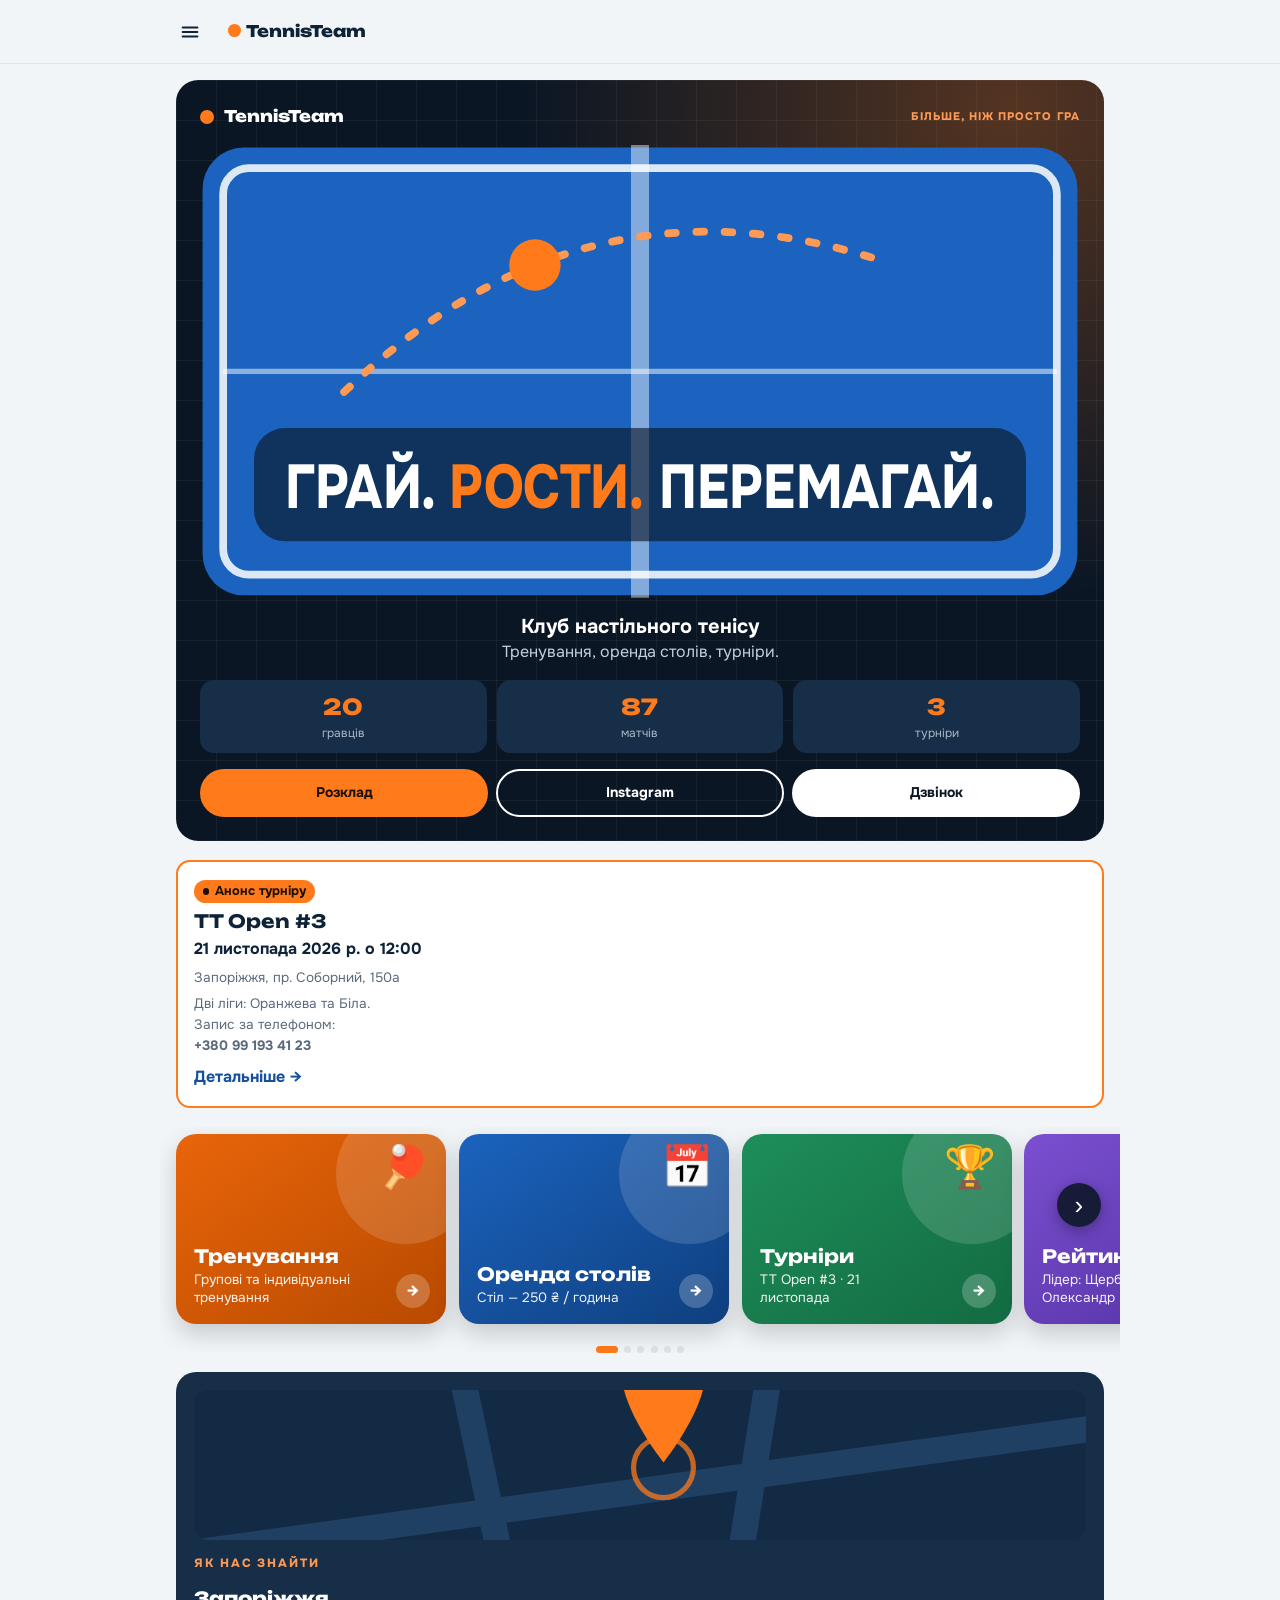
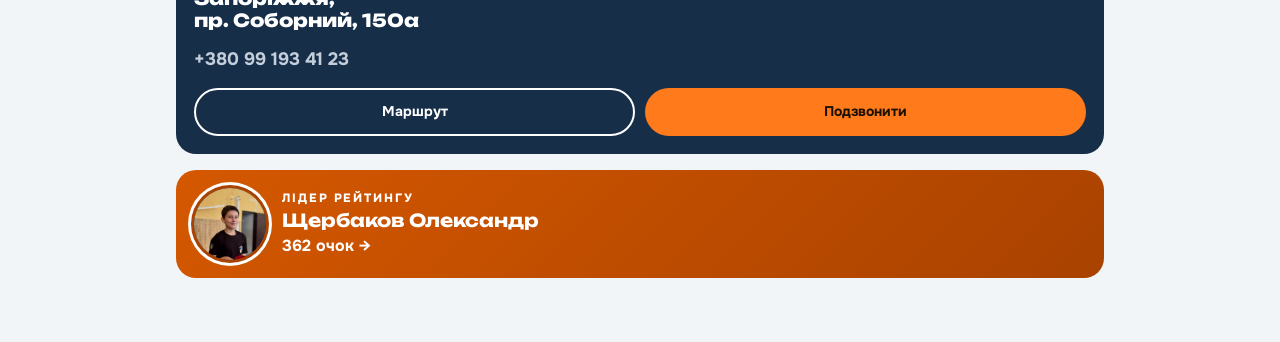
==== index.html @ 0617d0f0 "Update index.html" ====
<!doctype html>
<html lang="uk">
<head>
<meta charset="utf-8">
<meta name="viewport" content="width=device-width, initial-scale=1, viewport-fit=cover">
<title>TennisTeam — клуб настільного тенісу</title>
<link rel="preconnect" href="https://fonts.googleapis.com">
<link rel="preconnect" href="https://fonts.gstatic.com" crossorigin>
<link href="https://fonts.googleapis.com/css2?family=Onest:wght@400;500;700&family=Unbounded:wght@600;800&display=swap" rel="stylesheet">
<style>
:root{--bg:#F2F5F8;--card:#fff;--ink:#0E2238;--mute:#5B6B7D;--table:#14509C;--table2:#0F3F7E;--ball:#FF7A1A;--line:#DCE3EA;--ok:#1E8E5A;--r:14px;color-scheme:light}
@media (prefers-color-scheme:dark){:root:not([data-theme=light]){--bg:#0B1624;--card:#13243A;--ink:#EAF0F6;--mute:#93A3B5;--line:#223650;--table:#1B63BE;color-scheme:dark}}
*{box-sizing:border-box}
html{scroll-padding-top:env(safe-area-inset-top,0px)}
body{margin:0;background:var(--bg);color:var(--ink);font:16px/1.55 Onest,system-ui,sans-serif;padding-top:env(safe-area-inset-top,0px);padding-bottom:env(safe-area-inset-bottom,0px)}
h1,h2,h3{font-family:Unbounded,Onest,sans-serif;line-height:1.15;margin:0}
h2{font-size:1.5rem;margin-bottom:.4rem}
a{color:var(--table)}
header{position:sticky;top:env(safe-area-inset-top,0px);background:var(--bg);z-index:5;border-bottom:1px solid var(--line)}
.bar{max-width:960px;margin:auto;display:flex;align-items:center;gap:1rem;padding:.6rem 1rem}
.logo{font-family:Unbounded,sans-serif;font-weight:800;text-decoration:none;color:var(--ink);white-space:nowrap}
.logo i{display:inline-block;width:.8em;height:.8em;border-radius:50%;background:var(--ball);margin-right:.35em}
nav{display:flex;gap:.25rem;overflow-x:auto;scrollbar-width:none}
nav a{padding:.4rem .75rem;border-radius:99px;text-decoration:none;color:var(--mute);white-space:nowrap;font-weight:500}
nav a.on{background:var(--ink);color:var(--bg)}
nav a:focus-visible,.btn:focus-visible,summary:focus-visible{outline:3px solid var(--ball);outline-offset:2px}
main{max-width:960px;margin:auto;padding:1rem 1rem 4rem}
.sub{color:var(--mute);margin:0 0 1.2rem}
.hero{position:relative;background:var(--table);border-radius:var(--r);padding:2.2rem 1.4rem 2rem;color:#fff;overflow:hidden;margin-bottom:1.2rem;box-shadow:inset 0 0 0 6px var(--table2)}
.hero:before{content:"";position:absolute;left:0;right:0;top:50%;height:3px;background:rgba(255,255,255,.85)}
.hero:after{content:"";position:absolute;top:0;bottom:0;left:50%;width:6px;margin-left:-3px;background:rgba(255,255,255,.2)}
.hero>*{position:relative;z-index:1}
.hero h1{font-size:clamp(2rem,8vw,3.6rem);font-weight:800;background:var(--table);display:inline-block;padding:0 .4rem;margin-left:-.4rem}
.hero p{max-width:30ch;font-size:1.1rem;background:var(--table);padding:.2rem .4rem;margin:.8rem 0 1.2rem -.4rem}
.ball{position:absolute!important;right:12%;top:18%;width:34px;height:34px;border-radius:50%;background:var(--ball);box-shadow:0 14px 0 -6px rgba(0,0,0,.25);animation:bounce 1.6s ease-in-out infinite alternate;z-index:2}
@keyframes bounce{to{transform:translate(-40px,60px)}}
@media (prefers-reduced-motion:reduce){.ball{animation:none}}
.btn{display:inline-block;background:var(--ball);color:#1b1000;font-weight:700;text-decoration:none;padding:.7rem 1.1rem;border-radius:99px}
.btn.alt{background:transparent;color:inherit;box-shadow:inset 0 0 0 2px currentColor}
.grid{display:grid;gap:.8rem;grid-template-columns:repeat(auto-fill,minmax(250px,1fr))}
.card{background:var(--card);border:1px solid var(--line);border-radius:var(--r);padding:1rem}
.card h3{font-size:1rem;margin-bottom:.3rem}
.tag{display:inline-block;font-size:.8rem;font-weight:700;padding:.1rem .55rem;border-radius:99px;background:var(--line);color:var(--ink)}
.tag.up{background:var(--ball);color:#1b1000}.tag.done{background:var(--ok);color:#fff}
.scroll{overflow-x:auto;background:var(--card);border:1px solid var(--line);border-radius:var(--r)}
table{border-collapse:collapse;width:100%;min-width:480px}
th,td{padding:.65rem .8rem;text-align:left;border-bottom:1px solid var(--line)}
th{color:var(--mute);font-weight:500;font-size:.9rem}
tr:last-child td{border-bottom:0}
td.n{text-align:right;font-variant-numeric:tabular-nums}
.av{position:relative;width:64px;height:64px;border-radius:50%;background:var(--table);color:#fff;display:grid;place-items:center;font-family:Unbounded,sans-serif;font-weight:600;overflow:hidden;flex:none}
.av img{position:absolute;inset:0;width:100%;height:100%;object-fit:cover}
.av.s{width:36px;height:36px;font-size:.75rem}
.who{display:flex;gap:.8rem;align-items:center}
.pl{display:flex;gap:.8rem;align-items:center}
.big{font-family:Unbounded,sans-serif;font-size:1.5rem;font-weight:800}
.kv{display:grid;grid-template-columns:auto 1fr;gap:.15rem .8rem;margin:.7rem 0;font-size:.92rem}
.kv dt{color:var(--mute)}.kv dd{margin:0}
summary{cursor:pointer;color:var(--table);font-weight:500;margin-top:.5rem}
.m{display:flex;justify-content:space-between;gap:.5rem;padding:.3rem 0;border-bottom:1px dashed var(--line);font-size:.9rem}
.w{color:var(--ok);font-weight:700}.l{color:#C0392B;font-weight:700}
.note{font-size:.85rem;color:var(--mute);margin-top:1rem}
a.card{display:block;text-decoration:none;color:inherit}
a.card .go{color:var(--table);font-weight:700;margin-top:.6rem;display:block}
table.ct{min-width:0}
.ct th,.ct td{padding:.45rem .55rem;text-align:center;white-space:nowrap}
.ct td:nth-child(2),.ct th:nth-child(2){text-align:left}
.ct td.self{background:var(--line)}
select.sel{flex:1;min-width:150px;padding:.6rem;border-radius:10px;border:1px solid var(--line);background:var(--card);color:var(--ink);font:inherit}
.modal{position:fixed;inset:0;z-index:20;background:rgba(5,15,28,.6);display:flex;align-items:flex-end;justify-content:center}
.modal[hidden]{display:none}
.sheet{position:relative;background:var(--bg);width:100%;max-width:960px;max-height:92vh;display:flex;flex-direction:column;border-radius:20px 20px 0 0;box-shadow:0 -8px 30px rgba(0,0,0,.25)}
.sc{overflow:auto;overscroll-behavior:contain;padding:3.4rem 1rem calc(2rem + env(safe-area-inset-bottom,0px))}
.x{position:absolute;top:.7rem;right:.8rem;width:40px;height:40px;border-radius:50%;border:0;background:var(--line);color:var(--ink);font-size:1.6rem;line-height:1;cursor:pointer;z-index:2}
.x:focus-visible,.tile:focus-visible{outline:3px solid var(--ball);outline-offset:2px}
@media(min-width:700px){.modal{align-items:center}.sheet{border-radius:20px;max-height:86vh}}
.tiles{display:grid;grid-template-columns:repeat(2,1fr);gap:.8rem;margin:1.2rem 0}
.tile{display:flex;justify-content:space-between;align-items:center;gap:.5rem;background:var(--card);border:1px solid var(--line);border-radius:var(--r);padding:1.1rem 1rem;font-family:Unbounded,Onest,sans-serif;font-weight:600;font-size:.95rem;text-decoration:none;color:var(--ink)}
.tile:after{content:"→";color:var(--ball);font-weight:800}
.card.accent{border:2px solid var(--ball);margin:1.2rem 0}
.when{font-weight:700}
.list{background:var(--card);border:1px solid var(--line);border-radius:var(--r);overflow:hidden}
.row{display:flex;flex-wrap:wrap;justify-content:space-between;align-items:baseline;gap:.2rem 1rem;padding:.95rem 1rem;border-bottom:1px solid var(--line)}
.row:last-child{border-bottom:0}
.row b{margin-left:auto;white-space:nowrap}
.days{display:flex;flex-direction:column;gap:.3rem;margin:.6rem 0}
.day{font-weight:700}
.day:before{content:"";display:inline-block;width:.5em;height:.5em;border-radius:50%;background:var(--ball);margin-right:.55em}
.time{font-family:Unbounded,Onest,sans-serif;font-size:1.25rem;font-weight:600;margin:.3rem 0}
/* ---- рух і характер ---- */
.hero{padding-bottom:7.2rem;text-align:center}
.hero h1{margin-left:0}
.hero p{margin:.8rem auto 1.2rem}
.hero h1{letter-spacing:-.02em}
.lane{position:absolute;left:0;right:0;bottom:0;height:96px;pointer-events:none;z-index:1;background:linear-gradient(to top,rgba(255,255,255,.14),transparent)}
.bw{position:absolute;bottom:14px;left:6%;width:30px;height:30px;animation:cross 3.2s linear infinite alternate}
@keyframes cross{to{left:calc(94% - 30px)}}
.bl{position:absolute;inset:0;border-radius:50%;background:radial-gradient(circle at 35% 30%,#ffbe80,var(--ball) 55%,#d9560a);animation:hop 1.6s infinite}
@keyframes hop{0%{transform:translateY(-62px);animation-timing-function:ease-in}25%{transform:translateY(0);animation-timing-function:ease-out}50%{transform:translateY(-62px);animation-timing-function:ease-in}75%{transform:translateY(0);animation-timing-function:ease-out}100%{transform:translateY(-62px)}}
.sd{position:absolute;left:2px;right:2px;bottom:-9px;height:8px;border-radius:50%;background:rgba(0,0,0,.35);animation:shd 1.6s infinite}
@keyframes shd{0%,50%,100%{transform:scale(.45);opacity:.15}25%,75%{transform:scale(1);opacity:.4}}
.hero h1,.hero p,.hero .btn{animation:rise .7s cubic-bezier(.2,.8,.2,1) both}
.hero p{animation-delay:.12s}.hero .btn{animation-delay:.24s}
@keyframes rise{from{opacity:0;transform:translateY(18px)}}
.modal{animation:fade .2s ease-out}
.sheet{animation:slide .32s cubic-bezier(.2,.8,.2,1)}
@keyframes fade{from{opacity:0}}
@keyframes slide{from{transform:translateY(44px);opacity:0}}
.tile{position:relative;overflow:hidden;padding-left:1.4rem}
.tile:before{content:"";position:absolute;left:0;top:0;bottom:0;width:6px;background:var(--c,var(--ball))}
.tile,.btn,a.card{transition:transform .15s ease,box-shadow .2s ease}
.tile:active,.btn:active,a.card:active{transform:scale(.97)}
@media(hover:hover){.tile:hover,a.card:hover{transform:translateY(-3px);box-shadow:0 10px 24px rgba(14,34,56,.14)}}
.card.accent .tag:before{content:"";display:inline-block;width:.5em;height:.5em;border-radius:50%;background:#1b1000;margin-right:.45em;animation:pulse 1.4s ease-in-out infinite}
@keyframes pulse{50%{opacity:.2}}
.lead .av{box-shadow:0 0 0 3px var(--card),0 0 0 6px var(--ball)}
.rk{display:flex;align-items:center;gap:.7rem;padding:.8rem 1rem;border-bottom:1px solid var(--line)}
.rk:last-child{border-bottom:0}
.pos{width:28px;height:28px;border-radius:50%;display:grid;place-items:center;font-weight:700;font-size:.85rem;background:var(--line);flex:none}
.p1{background:#F5C542;color:#3a2a00}.p2{background:#C9D1DA;color:#1f2933}.p3{background:#D99A5B;color:#3a1f00}
.who2{flex:1;min-width:0}.who2 small{color:var(--mute)}
.meter{height:6px;border-radius:99px;background:var(--line);margin:.3rem 0;overflow:hidden}
.meter i{display:block;height:100%;width:var(--w);border-radius:99px;background:linear-gradient(90deg,var(--table),var(--ball));transform-origin:left;animation:grow .8s cubic-bezier(.2,.8,.2,1) both;animation-delay:calc(var(--i)*45ms)}
@keyframes grow{from{transform:scaleX(0)}}
.pts{font-family:Unbounded,Onest,sans-serif;font-size:1.1rem}
@media (prefers-reduced-motion:reduce){*{animation:none!important;transition:none!important}.bl{transform:none}}
/* ---- карусель розділів ---- */
.car{position:relative;display:flex;gap:.8rem;overflow-x:auto;scroll-snap-type:x mandatory;margin:1.2rem -1rem -.4rem;padding:.4rem 1rem 1.8rem;scroll-padding:0 1rem;scrollbar-width:none;-webkit-overflow-scrolling:touch}
.car::-webkit-scrollbar{display:none}
.slide{position:relative;flex:0 0 min(74vw,270px);height:190px;scroll-snap-align:start;border-radius:20px;padding:1.1rem;color:#fff;text-decoration:none;display:flex;flex-direction:column;justify-content:flex-end;gap:.25rem;overflow:hidden;background:linear-gradient(145deg,var(--c),var(--c2));box-shadow:0 10px 24px rgba(0,0,0,.18);animation:pop .6s cubic-bezier(.2,.8,.2,1) both;animation-delay:calc(var(--i)*70ms);transition:transform .15s ease}
@keyframes pop{from{opacity:0;transform:translateX(40px) scale(.92)}}
.slide:active{transform:scale(.97)}
.slide:before{content:"";position:absolute;right:-30px;top:-30px;width:140px;height:140px;border-radius:50%;background:rgba(255,255,255,.14)}
.slide .ic{position:absolute;right:1rem;top:.8rem;font-size:2.6rem;line-height:1}
.slide b{font-family:Unbounded,Onest,sans-serif;font-size:1.15rem;line-height:1.15}
.slide small{opacity:.92;font-size:.85rem;line-height:1.3;max-width:72%}
.slide .arr{position:absolute;right:1rem;bottom:1rem;width:34px;height:34px;border-radius:50%;background:rgba(255,255,255,.22);display:grid;place-items:center;font-weight:800}
.dots{display:flex;justify-content:center;gap:.4rem;margin:-.2rem 0 1.2rem}
.dots i{width:7px;height:7px;border-radius:99px;background:var(--line);transition:width .25s,background .25s;cursor:pointer}
.dots i.on{width:22px;background:var(--ball)}
/* ---- картка гравця, статистика ---- */
.av.m{width:52px;height:52px;font-size:.9rem}
.av.sq{width:112px;height:112px;border-radius:22px;font-size:1.6rem;background:#1B3A5E}
.pc{display:flex;align-items:center;gap:.8rem;background:var(--card);border:1px solid var(--line);border-radius:var(--r);padding:.8rem;text-decoration:none;color:inherit;transition:transform .15s ease}
.pc:active,.sr:active,a.rk:active{transform:scale(.98)}
.pr{display:flex;flex-direction:column;align-items:flex-end;gap:.25rem}
a.rk,.sr{text-decoration:none;color:inherit}
.sr{display:flex;align-items:center;gap:.7rem;padding:.8rem 1rem;border-bottom:1px solid var(--line)}
.sr:last-child{border-bottom:0}
.wl{display:flex;height:8px;border-radius:99px;overflow:hidden;background:var(--line);margin:.35rem 0}
.wl i{display:block;height:100%;transform-origin:left;animation:grow .8s cubic-bezier(.2,.8,.2,1) both}
.wl .g{background:#1E8E5A}.wl .r{background:#D64545}
.vs{height:10px;border-radius:99px;background:var(--table);overflow:hidden;margin:.8rem 0}
.vs i{display:block;height:100%;background:var(--ball);border-radius:99px}
.pcard{background:linear-gradient(160deg,#12304F,#0B1624);color:#EAF0F6;border-radius:22px;padding:1rem}
.pcard h2{font-size:1.15rem;color:#fff;margin:.5rem 0 .2rem}
.pcard h3{font-size:1rem;color:#fff;margin:1.4rem 0 .4rem}
.ph{display:flex;gap:1rem;align-items:flex-start}
.pi{min-width:0}
.lg{display:inline-block;font-size:.7rem;font-weight:800;letter-spacing:.08em;text-transform:uppercase;padding:.2rem .6rem;border-radius:99px}
.lg.o{background:rgba(255,122,26,.25);color:#FFB27A}.lg.b{background:rgba(255,255,255,.18);color:#fff}
.ps{color:#93A3B5;font-size:.9rem}.ps b{color:#fff}
.pn{font-family:Unbounded,Onest,sans-serif;font-size:2rem;font-weight:800;color:#FF7A1A;line-height:1.1;margin-top:.4rem}
.pt{display:grid;grid-template-columns:1fr 1fr;gap:.6rem;margin:1rem 0 0}
.pt div{background:rgba(255,255,255,.07);border-radius:16px;padding:.8rem 1rem}
.pt b{display:block;font-family:Unbounded,Onest,sans-serif;font-size:1.6rem}
.pt span{color:#93A3B5;font-size:.85rem}
.pt div:nth-child(2) b{color:#4FD19A}.pt div:nth-child(3) b{color:#FF7272}
.rc{width:100%;height:auto;display:block}
.rcl{display:flex;justify-content:space-between;color:#93A3B5;font-size:.85rem}.rcl b{color:#fff}
.mr{display:flex;justify-content:space-between;align-items:center;gap:.6rem;padding:.65rem 0;border-bottom:1px solid rgba(255,255,255,.1)}
.mr:last-child{border-bottom:0}
.mr small{color:#93A3B5}
.pill{white-space:nowrap;font-size:.85rem;font-weight:700;padding:.25rem .65rem;border-radius:99px;background:rgba(255,255,255,.12);color:#EAF0F6}
.pill.w{background:rgba(79,209,154,.16);color:#4FD19A}.pill.l{background:rgba(255,114,114,.16);color:#FF7272}
/* ---- верхній блок ---- */
.hx{position:relative;overflow:hidden;border-radius:22px;padding:24px;margin-bottom:1.2rem;color:#fff;display:flex;flex-direction:column;gap:16px;background-color:#0B1624;background-image:radial-gradient(circle at 90% 4%,rgba(255,122,26,.30),rgba(255,122,26,0) 44%),linear-gradient(rgba(255,255,255,.05) 1px,transparent 1px),linear-gradient(90deg,rgba(255,255,255,.05) 1px,transparent 1px);background-size:auto,40px 40px,40px 40px;box-shadow:0 0 0 1px rgba(255,255,255,.08)}
.hx-top{display:flex;align-items:center;justify-content:space-between;gap:12px;white-space:nowrap}
.hx-logo{display:flex;align-items:center;gap:10px;font-family:Unbounded,Onest,sans-serif;font-weight:800;font-size:16px}
.hx-logo i{width:14px;height:14px;border-radius:50%;background:#FF7A1A}
.hx-eye{font-size:11px;font-weight:800;letter-spacing:.1em;color:#FF9A55}
.hx svg{display:block;width:100%;height:auto}
.hx-p{margin:0;text-align:center;font-size:16px;line-height:1.5;color:#C4CFDB}
.hx-p b{display:block;font-size:20px;font-weight:700;color:#fff;line-height:1.3}
.hx-stats{display:grid;grid-template-columns:repeat(3,1fr);gap:10px}
.hx-stats div{background:#172E49;border-radius:14px;padding:10px;text-align:center;font-size:12px;color:#A9B6C5}
.hx-stats b{display:block;font-family:Unbounded,Onest,sans-serif;font-weight:800;font-size:22px;color:#FF7A1A}
.hx-btns{display:grid;grid-template-columns:repeat(3,1fr);gap:8px}
.hb{min-height:48px;display:flex;align-items:center;justify-content:center;border-radius:99px;font-weight:700;font-size:14px;text-decoration:none;box-sizing:border-box;padding:0 8px;transition:transform .15s ease}
.hb:active{transform:scale(.97)}
.hb.o{background:#FF7A1A;color:#1B1000}.hb.l{border:2px solid #fff;color:#fff}.hb.w{background:#fff;color:#0B1624}
.hb:focus-visible{outline:3px solid #FF7A1A;outline-offset:2px}
/* ---- низ: контакти і лідер ---- */
.ct2{background:#172E49;color:#fff;border-radius:20px;padding:18px;display:flex;flex-direction:column;gap:14px;margin-top:1.2rem}
.ct2-k{font-size:12px;font-weight:800;letter-spacing:.16em;color:#FF9A55}
.ct2-ad{font-family:Unbounded,Onest,sans-serif;font-weight:800;font-size:18px;line-height:1.25}
.ct2-ph{font-size:18px;font-weight:700;color:#C4CFDB}
.ct2-bb{display:grid;grid-template-columns:1fr 1fr;gap:10px}
.lb{display:flex;align-items:center;gap:16px;margin-top:1rem;padding:18px;border-radius:20px;background:linear-gradient(135deg,#D55800,#A94200);color:#fff;text-decoration:none;transition:transform .15s ease}
.lb:active{transform:scale(.98)}
.lb .av{width:72px;height:72px;font-size:1.2rem;background:#1B3A5E;box-shadow:0 0 0 3px #A94200,0 0 0 6px #fff}
.lb small{display:block;font-size:12px;font-weight:800;letter-spacing:.16em}
.lb b{display:block;font-family:Unbounded,Onest,sans-serif;font-size:18px;line-height:1.25;margin:2px 0}
.lb span{font-size:16px;font-weight:700}
/* ---- карусель на комп'ютері ---- */
.carw{position:relative}
.cb{display:none;position:absolute;top:56px;z-index:3;width:44px;height:44px;border-radius:50%;border:0;background:rgba(11,22,36,.88);color:#fff;font-size:26px;line-height:1;cursor:pointer;box-shadow:0 4px 14px rgba(0,0,0,.3);transition:opacity .2s}
.cb.pv{left:.2rem}.cb.nx{right:.2rem}
.cb:disabled{opacity:0;pointer-events:none}
.cb:focus-visible{outline:3px solid var(--ball);outline-offset:2px}
@media (hover:hover) and (pointer:fine){.cb{display:grid;place-items:center}.car{cursor:grab}.car.dg{cursor:grabbing;scroll-snap-type:none;user-select:none}}
.ct2-map{display:block;position:relative;height:150px;border-radius:14px;overflow:hidden;background:#132A44}
.ct2-map svg{display:block;width:100%;height:100%}
/* ---- бокове меню ---- */
.mnb{display:grid;place-items:center;width:44px;height:44px;margin-left:-.5rem;border:0;border-radius:12px;background:transparent;color:var(--ink);cursor:pointer;flex:none}
.mnb:focus-visible,.mn2:focus-visible{outline:3px solid var(--ball);outline-offset:2px}
.mn2{position:absolute;top:.7rem;left:.8rem;width:40px;height:40px;border-radius:50%;border:0;background:var(--line);color:var(--ink);cursor:pointer;z-index:2;display:grid;place-items:center}
.dr-scrim{position:fixed;inset:0;z-index:40;background:rgba(5,15,28,.55);opacity:0;transition:opacity .25s}
.dr-scrim.on{opacity:1}
.dr-scrim[hidden]{display:none}
.drawer{position:fixed;top:0;bottom:0;left:0;z-index:50;width:min(82vw,300px);background:#0B1624;color:#fff;display:flex;flex-direction:column;gap:.25rem;padding:calc(env(safe-area-inset-top,0px) + 14px) 12px calc(env(safe-area-inset-bottom,0px) + 14px);overflow-y:auto;transform:translateX(-100%);visibility:hidden;transition:transform .28s cubic-bezier(.2,.8,.2,1),visibility 0s .28s;box-shadow:6px 0 30px rgba(0,0,0,.35)}
.drawer.open{transform:none;visibility:visible;transition:transform .28s cubic-bezier(.2,.8,.2,1)}
.dr-top{display:flex;align-items:center;justify-content:space-between;padding:4px 8px 14px}
.dr-x{width:40px;height:40px;border:0;border-radius:50%;background:rgba(255,255,255,.1);color:#fff;font-size:24px;line-height:1;cursor:pointer}
.drawer nav{display:flex;flex-direction:column;gap:2px}
.drawer a{display:flex;align-items:center;gap:14px;min-height:50px;padding:0 14px;border-radius:14px;color:#E6EDF5;text-decoration:none;font-weight:600;font-size:16px}
.drawer a .di{width:26px;text-align:center;font-size:20px}
.drawer a.on{background:rgba(255,122,26,.18);color:#fff;box-shadow:inset 4px 0 0 #FF7A1A}
.drawer a:focus-visible,.dr-x:focus-visible{outline:3px solid #FF7A1A;outline-offset:2px}
.dr-sep{height:1px;background:rgba(255,255,255,.12);margin:10px 8px}
/* ---- запис на турнір ---- */
.su{margin-top:1.6rem;background:var(--card);border:1px solid var(--line);border-radius:var(--r);padding:1rem}
.su h3{font-size:1.1rem}
.su label{display:block;font-weight:600;font-size:.9rem;margin:.8rem 0 .25rem}
.su input,.su select,.su textarea{width:100%;min-height:44px;padding:.65rem .8rem;border-radius:10px;border:1px solid var(--line);background:var(--bg);color:var(--ink);font:inherit;box-sizing:border-box}
.su input:focus-visible,.su select:focus-visible,.su textarea:focus-visible{outline:3px solid var(--ball);outline-offset:1px}
.su .hp{position:absolute;left:-9999px;width:1px;height:1px;opacity:0}
.su-err{color:#C0392B;font-weight:600;min-height:1.3em;margin:.6rem 0 .4rem}
.su-ok{background:var(--bg);border-radius:12px;padding:1rem}
.su-msg{white-space:pre-wrap;word-break:break-word;background:var(--card);border:1px solid var(--line);border-radius:10px;padding:.7rem;margin:.8rem 0;font:inherit;font-size:.9rem}
.su-row{display:flex;flex-wrap:wrap;gap:.5rem}
.mr .k{white-space:nowrap}
.rc{touch-action:pan-y;cursor:pointer;-webkit-tap-highlight-color:transparent}
.rc:focus-visible{outline:2px solid #FF7A1A;outline-offset:4px;border-radius:8px}
.rci{margin-top:.8rem;padding:.8rem 1rem;border-radius:14px;background:rgba(255,255,255,.07);min-height:7rem}
.rcv{font-family:Unbounded,Onest,sans-serif;font-weight:800;font-size:1.5rem}
.rcd{font-size:1rem}.rcd.u{color:#4FD19A}.rcd.d{color:#FF7272}
.rcm{color:#93A3B5;font-size:.9rem}.rcm b{color:#fff}
.how{margin-top:1rem;background:var(--card);border:1px solid var(--line);border-radius:var(--r);padding:.8rem 1rem}
.how summary{margin:0;cursor:pointer;font-weight:700}
.how p{margin:.6rem 0 0;font-size:.92rem;line-height:1.5}
/* ---- наживо, тури, адмінка ---- */
.tag.live{background:#D64545;color:#fff}
.card.accent.live{border-color:#D64545}
.ct td.nm a{color:inherit;text-decoration:underline dotted;text-underline-offset:3px;font-weight:600}
.rd{background:var(--card);border:1px solid var(--line);border-radius:12px;padding:.1rem .9rem;margin:.4rem 0}
.rd summary{margin:0;padding:.6rem 0;font-weight:700;cursor:pointer;color:var(--ink)}
.rr{display:flex;justify-content:space-between;align-items:center;gap:.6rem;padding:.55rem 0;border-top:1px solid var(--line);font-size:.92rem}
.rr a{color:inherit;text-decoration:none;font-weight:600}
.rsc{font-variant-numeric:tabular-nums;white-space:nowrap}.rsc.w{color:var(--ok)}.rsc.l{color:#C0392B}
.adm-m{cursor:pointer}
.adm label{display:block}
#adm label{display:block;font-weight:600;font-size:.9rem;margin:.7rem 0 .25rem}
#adm input,#adm select{width:100%;min-height:44px;padding:.6rem .8rem;border-radius:10px;border:1px solid var(--line);background:var(--card);color:var(--ink);font:inherit;box-sizing:border-box}
.adm-row{display:grid;grid-template-columns:1fr 1fr;gap:.6rem}
.adm-tabs,.adm-chips{display:flex;flex-wrap:wrap;gap:.4rem;margin:.6rem 0}
.chip{display:inline-flex;align-items:center;gap:.4rem;min-height:40px;padding:0 .8rem;border-radius:99px;border:1px solid var(--line);background:var(--card);color:var(--ink);font:inherit;font-weight:600;cursor:pointer}
.chip.on{background:var(--ball);border-color:var(--ball);color:#1b1000}
.chip i{font-style:normal;background:#1b1000;color:#fff;border-radius:50%;width:22px;height:22px;display:grid;place-items:center;font-size:.75rem}
.adm-msg{background:var(--card);border:1px solid var(--line);border-radius:10px;padding:.6rem .8rem;font-weight:600}
.adm-k{margin-bottom:.6rem}
</style>
</head>
<body>
<header><div class="bar">
<button class="mnb" id="mnb" type="button" aria-label="Меню" aria-expanded="false" aria-controls="drawer"><svg width="22" height="22" viewBox="0 0 24 24" fill="none" stroke="currentColor" stroke-width="2.2" stroke-linecap="round" aria-hidden="true"><path d="M4 7h16M4 12h16M4 17h16"/></svg></button>
<a class="logo" href="#home"><i></i>TennisTeam</a>
</div></header>
<main id="app"></main>
<div class="modal" id="modal" hidden><div class="sheet" role="dialog" aria-modal="true"><button class="mn2" id="mn2" type="button" aria-label="Меню"><svg width="20" height="20" viewBox="0 0 24 24" fill="none" stroke="currentColor" stroke-width="2.2" stroke-linecap="round" aria-hidden="true"><path d="M4 7h16M4 12h16M4 17h16"/></svg></button><button class="x" id="mx" aria-label="Закрити">×</button><div class="sc" id="sc"><div id="mb"></div></div></div></div>

<div class="dr-scrim" id="drs" hidden></div>
<aside class="drawer" id="drawer" aria-label="Меню розділів" aria-hidden="true"></aside>

<script>
/* ====== ТУТ ЗМІНЮЄТЬСЯ ВЕСЬ ВМІСТ САЙТУ ====== */
const B = "Біла ліга", O = "Оранжева ліга"; /* назви ліг: Біла — слабша, Оранжева — сильніша */
const DATA = {
  club: { ig: "https://www.instagram.com/tennisteam.zp", phone: "+380 99 193 41 23", addr: "Запоріжжя, пр. Соборний, 150а", hours: "" },
  /* Запис на турнір: endpoint — адреса скрипта, що пересилає заявку в Telegram (див. інструкцію); viber — номер для чату; tg — username без @ (або порожньо) */
  signup: { endpoint: "", viber: "+380 99 193 41 23", tg: "" },
  /* Турнір наживо: endpoint — адреса Google Apps Script (див. інструкцію). Порожньо — функція вимкнена. */
  live: { endpoint: "https://script.google.com/macros/s/AKfycbxb0TVpFtCrtovB_9xZggydBcycwJ84BMIos5e-19vuW8xq8UHfzVSO7gjrBpCKj3KO/exec" },
  schedule: [
    { title: "Групові тренування", days: ["Понеділок", "Середа", "П’ятниця"], time: "17:30–19:00", coach: "Москаленко Єгор Олександрович" },
    { title: "Індивідуальні тренування", days: ["Усі інші дні"], time: "За домовленістю", note: "Також тренування для 2 або 4 осіб", coach: "Москаленко Єгор Олександрович" },
    { title: "Тренування", days: [], time: "За домовленістю", coach: "Гончаренко Мілена Максимівна" }
  ],
  rent: [
    { name: "Стіл, 1 година", price: "250 ₴" },
    { name: "Ракетки та 30 м’ячів", price: "входять у вартість" }
  ],
  /* Для кожного гравця можна додати: age, hand, grip, since, bio — вони з’являться в картці */
  players: [
    { id: "lutsenko-viktor", name: "Луценко Віктор", photo: "photos/lutsenko-viktor.jpg", group: B, born: 2018, hand: "Права" },
    { id: "kubar", name: "Кубарь Кирило", photo: "photos/kubar.jpg", group: B, born: 2012, hand: "Права" },
    { id: "kublinskyi", name: "Кублинський Вадим", photo: "photos/kublinskiy.jpg", group: B, born: 2000, hand: "Права" },
    { id: "perlyk", name: "Перлик Артур", photo: "photos/perlyk.jpg", group: B, hand: "Права", bio: "Одна з накладок — короткі шипи." },
    { id: "horbatiuk", name: "Горбатюк Ярослав", photo: "photos/gorbatyuk.jpg", group: B, born: 2013, hand: "Права" },
    { id: "seomkin", name: "Сьомкін Гліб", photo: "photos/seomkin.jpg", group: B, born: 2012, hand: "Права" },
    { id: "yeremenko", name: "Єременко Микита", photo: "photos/yeremenko.jpg", group: B, born: 2017, hand: "Права" },
    { id: "spirkach", name: "Спіркач Варвара", photo: "photos/spirkach.jpg", group: B, born: 2010, hand: "Ліва", racket: { blade: "Imperial Primus Junior", rubbers: ["Tibhar Evolution FX-P · червона", "Friendship RITC 729 · синя"] } },
    { id: "khvostyk", name: "Хвостик Тимур", photo: "photos/khvostyk.jpg", group: B, born: 2018, hand: "Права" },
    { id: "shcherbakov", name: "Щербаков Олександр", photo: "photos/shcherbakov.jpg", group: O, born: 2011, hand: "Права", bio: "Одна з накладок — довгі шипи." },
    { id: "felskyi", name: "Фельський Ярослав", photo: "photos/felskyi.jpg", group: O, born: 2012, hand: "Права" },
    { id: "palatakh", name: "Паталах Антон", photo: "photos/palatakh.jpg", group: O, born: 1978, hand: "Права" },
    { id: "lutsenko-viktoriia", name: "Луценко Вікторія", photo: "photos/lutsenko-viktoriia.jpg", group: O, born: 2012, hand: "Ліва" },
    { id: "kucheriavyi", name: "Кучерявий Олександр", photo: "photos/kucheriavyi.jpg", group: O, born: 1985, hand: "Права" },
    { id: "shcherbyna", name: "Щербіна Сергій", photo: "photos/shcherbyna.jpg", group: O, born: 1983, hand: "Права" },
    { id: "rohozniy", name: "Рогозний Андрій", photo: "photos/rohozniy.jpg", group: O, born: 2001 },
    { id: "miniailo", name: "Міняйло Сергій", photo: "photos/miniailo.jpg", group: O, born: 1977, racket: { blade: "Yinhe Pro-05X", rubbers: ["Yinhe (Galaxy), губка Arbalest · червона", "Yinhe Apollo · чорна"] } },
    { id: "lunen", name: "Лунен Сергій", photo: "photos/lunen.jpg", group: O, born: 1964 },
    { id: "buhrinov-r", name: "Бугрінов Руслан", photo: "photos/buhrinov-r.jpg", group: O, born: 1989 },
    { id: "buhrinov-m", name: "Бугрінов Максим", photo: "photos/buhrinov-m.jpg", group: O, born: 2010 }
  ],
  tournaments: [
    { id: "t1", name: "TT Open #1", date: "2026-11-07", place: "Запоріжжя, пр. Соборний, 150а", status: "done", winners: [{ g: B, id: "lutsenko-viktor" }, { g: O, id: "shcherbakov" }] },
    { id: "t2", name: "TT Open #2", date: "2026-11-15", time: "12:00", place: "Запоріжжя, пр. Соборний, 150а", status: "done", winners: [{ g: O, id: "shcherbakov" }], draw: { [O]: ["rohozniy", "yeremenko", "miniailo", "horbatiuk", "buhrinov-m", "buhrinov-r", "shcherbakov", "felskyi", "lunen"] } },
    { id: "t3", name: "TT Open #3", date: "2026-11-21", time: "12:00", place: "Запоріжжя, пр. Соборний, 150а", status: "up", info: "Дві ліги: Оранжева та Біла.<br>Запис за телефоном:<br><b style=\"white-space:nowrap\">+380 99 193 41 23</b>" }
  ],
  /* draw (у турнірі) — гравці в порядку номерів жеребкування [1], [2], [3]… Від нього залежить порядок турів (див. rrRound), а отже й підрахунок рейтингу. */
  /* Матчі: дата, гравець A, гравець B, рахунок за партіями, id турніру, ліга */
  matches: [
    { d: "2026-11-07", a: "lutsenko-viktor", b: "kubar", sa: 3, sb: 2, tid: "t1", t: B },
    { d: "2026-11-07", a: "lutsenko-viktor", b: "kublinskyi", sa: 3, sb: 1, tid: "t1", t: B },
    { d: "2026-11-07", a: "lutsenko-viktor", b: "perlyk", sa: 3, sb: 0, tid: "t1", t: B },
    { d: "2026-11-07", a: "lutsenko-viktor", b: "horbatiuk", sa: 3, sb: 1, tid: "t1", t: B },
    { d: "2026-11-07", a: "lutsenko-viktor", b: "seomkin", sa: 3, sb: 1, tid: "t1", t: B },
    { d: "2026-11-07", a: "lutsenko-viktor", b: "yeremenko", sa: 3, sb: 1, tid: "t1", t: B },
    { d: "2026-11-07", a: "lutsenko-viktor", b: "spirkach", sa: 3, sb: 1, tid: "t1", t: B },
    { d: "2026-11-07", a: "lutsenko-viktor", b: "khvostyk", sa: 3, sb: 0, tid: "t1", t: B },
    { d: "2026-11-07", a: "kubar", b: "kublinskyi", sa: 3, sb: 2, tid: "t1", t: B },
    { d: "2026-11-07", a: "kubar", b: "perlyk", sa: 3, sb: 0, tid: "t1", t: B },
    { d: "2026-11-07", a: "kubar", b: "horbatiuk", sa: 3, sb: 1, tid: "t1", t: B },
    { d: "2026-11-07", a: "kubar", b: "seomkin", sa: 3, sb: 2, tid: "t1", t: B },
    { d: "2026-11-07", a: "kubar", b: "yeremenko", sa: 3, sb: 0, tid: "t1", t: B },
    { d: "2026-11-07", a: "kubar", b: "spirkach", sa: 3, sb: 0, tid: "t1", t: B },
    { d: "2026-11-07", a: "kubar", b: "khvostyk", sa: 3, sb: 0, tid: "t1", t: B },
    { d: "2026-11-07", a: "kublinskyi", b: "perlyk", sa: 3, sb: 0, tid: "t1", t: B },
    { d: "2026-11-07", a: "kublinskyi", b: "horbatiuk", sa: 3, sb: 0, tid: "t1", t: B },
    { d: "2026-11-07", a: "kublinskyi", b: "seomkin", sa: 3, sb: 0, tid: "t1", t: B },
    { d: "2026-11-07", a: "kublinskyi", b: "yeremenko", sa: 3, sb: 1, tid: "t1", t: B },
    { d: "2026-11-07", a: "kublinskyi", b: "spirkach", sa: 3, sb: 0, tid: "t1", t: B },
    { d: "2026-11-07", a: "kublinskyi", b: "khvostyk", sa: 3, sb: 0, tid: "t1", t: B },
    { d: "2026-11-07", a: "perlyk", b: "horbatiuk", sa: 3, sb: 2, tid: "t1", t: B },
    { d: "2026-11-07", a: "perlyk", b: "seomkin", sa: 3, sb: 2, tid: "t1", t: B },
    { d: "2026-11-07", a: "perlyk", b: "yeremenko", sa: 3, sb: 1, tid: "t1", t: B },
    { d: "2026-11-07", a: "perlyk", b: "spirkach", sa: 3, sb: 2, tid: "t1", t: B },
    { d: "2026-11-07", a: "perlyk", b: "khvostyk", sa: 3, sb: 1, tid: "t1", t: B },
    { d: "2026-11-07", a: "horbatiuk", b: "seomkin", sa: 3, sb: 1, tid: "t1", t: B },
    { d: "2026-11-07", a: "horbatiuk", b: "yeremenko", sa: 3, sb: 1, tid: "t1", t: B },
    { d: "2026-11-07", a: "horbatiuk", b: "spirkach", sa: 3, sb: 0, tid: "t1", t: B },
    { d: "2026-11-07", a: "horbatiuk", b: "khvostyk", sa: 3, sb: 0, tid: "t1", t: B },
    { d: "2026-11-07", a: "seomkin", b: "yeremenko", sa: 3, sb: 0, tid: "t1", t: B },
    { d: "2026-11-07", a: "seomkin", b: "spirkach", sa: 3, sb: 1, tid: "t1", t: B },
    { d: "2026-11-07", a: "seomkin", b: "khvostyk", sa: 3, sb: 0, tid: "t1", t: B },
    { d: "2026-11-07", a: "yeremenko", b: "spirkach", sa: 3, sb: 0, tid: "t1", t: B },
    { d: "2026-11-07", a: "yeremenko", b: "khvostyk", sa: 3, sb: 0, tid: "t1", t: B },
    { d: "2026-11-07", a: "spirkach", b: "khvostyk", sa: 3, sb: 0, tid: "t1", t: B },
    { d: "2026-11-07", a: "shcherbakov", b: "felskyi", sa: 4, sb: 1, tid: "t1", t: O },
    { d: "2026-11-07", a: "shcherbakov", b: "palatakh", sa: 4, sb: 1, tid: "t1", t: O },
    { d: "2026-11-07", a: "shcherbakov", b: "lutsenko-viktoriia", sa: 4, sb: 1, tid: "t1", t: O },
    { d: "2026-11-07", a: "shcherbakov", b: "kucheriavyi", sa: 4, sb: 1, tid: "t1", t: O },
    { d: "2026-11-07", a: "shcherbakov", b: "shcherbyna", sa: 4, sb: 1, tid: "t1", t: O },
    { d: "2026-11-07", a: "felskyi", b: "palatakh", sa: 4, sb: 0, tid: "t1", t: O },
    { d: "2026-11-07", a: "felskyi", b: "lutsenko-viktoriia", sa: 4, sb: 1, tid: "t1", t: O },
    { d: "2026-11-07", a: "felskyi", b: "kucheriavyi", sa: 4, sb: 2, tid: "t1", t: O },
    { d: "2026-11-07", a: "felskyi", b: "shcherbyna", sa: 4, sb: 2, tid: "t1", t: O },
    { d: "2026-11-07", a: "palatakh", b: "lutsenko-viktoriia", sa: 4, sb: 2, tid: "t1", t: O },
    { d: "2026-11-07", a: "palatakh", b: "kucheriavyi", sa: 4, sb: 2, tid: "t1", t: O },
    { d: "2026-11-07", a: "palatakh", b: "shcherbyna", sa: 4, sb: 1, tid: "t1", t: O },
    { d: "2026-11-07", a: "lutsenko-viktoriia", b: "kucheriavyi", sa: 4, sb: 0, tid: "t1", t: O },
    { d: "2026-11-07", a: "lutsenko-viktoriia", b: "shcherbyna", sa: 4, sb: 1, tid: "t1", t: O },
    { d: "2026-11-07", a: "kucheriavyi", b: "shcherbyna", sa: 4, sb: 1, tid: "t1", t: O },
    { d: "2026-11-15", a: "shcherbakov", b: "felskyi", sa: 3, sb: 0, tid: "t2", t: O },
    { d: "2026-11-15", a: "shcherbakov", b: "rohozniy", sa: 3, sb: 0, tid: "t2", t: O },
    { d: "2026-11-15", a: "shcherbakov", b: "miniailo", sa: 3, sb: 0, tid: "t2", t: O },
    { d: "2026-11-15", a: "shcherbakov", b: "horbatiuk", sa: 3, sb: 0, tid: "t2", t: O },
    { d: "2026-11-15", a: "shcherbakov", b: "lunen", sa: 3, sb: 0, tid: "t2", t: O },
    { d: "2026-11-15", a: "shcherbakov", b: "buhrinov-r", sa: 3, sb: 0, tid: "t2", t: O },
    { d: "2026-11-15", a: "shcherbakov", b: "buhrinov-m", sa: 3, sb: 0, tid: "t2", t: O },
    { d: "2026-11-15", a: "shcherbakov", b: "yeremenko", sa: 3, sb: 0, tid: "t2", t: O },
    { d: "2026-11-15", a: "felskyi", b: "rohozniy", sa: 3, sb: 2, tid: "t2", t: O },
    { d: "2026-11-15", a: "felskyi", b: "miniailo", sa: 3, sb: 0, tid: "t2", t: O },
    { d: "2026-11-15", a: "felskyi", b: "horbatiuk", sa: 3, sb: 0, tid: "t2", t: O },
    { d: "2026-11-15", a: "felskyi", b: "lunen", sa: 3, sb: 0, tid: "t2", t: O },
    { d: "2026-11-15", a: "felskyi", b: "buhrinov-r", sa: 3, sb: 0, tid: "t2", t: O },
    { d: "2026-11-15", a: "felskyi", b: "buhrinov-m", sa: 3, sb: 0, tid: "t2", t: O },
    { d: "2026-11-15", a: "felskyi", b: "yeremenko", sa: 3, sb: 0, tid: "t2", t: O },
    { d: "2026-11-15", a: "rohozniy", b: "miniailo", sa: 3, sb: 0, tid: "t2", t: O },
    { d: "2026-11-15", a: "rohozniy", b: "horbatiuk", sa: 3, sb: 0, tid: "t2", t: O },
    { d: "2026-11-15", a: "rohozniy", b: "lunen", sa: 3, sb: 0, tid: "t2", t: O },
    { d: "2026-11-15", a: "rohozniy", b: "buhrinov-r", sa: 3, sb: 0, tid: "t2", t: O },
    { d: "2026-11-15", a: "rohozniy", b: "buhrinov-m", sa: 3, sb: 0, tid: "t2", t: O },
    { d: "2026-11-15", a: "rohozniy", b: "yeremenko", sa: 3, sb: 0, tid: "t2", t: O },
    { d: "2026-11-15", a: "miniailo", b: "horbatiuk", sa: 3, sb: 0, tid: "t2", t: O },
    { d: "2026-11-15", a: "miniailo", b: "lunen", sa: 3, sb: 2, tid: "t2", t: O },
    { d: "2026-11-15", a: "miniailo", b: "buhrinov-r", sa: 3, sb: 0, tid: "t2", t: O },
    { d: "2026-11-15", a: "miniailo", b: "buhrinov-m", sa: 3, sb: 0, tid: "t2", t: O },
    { d: "2026-11-15", a: "miniailo", b: "yeremenko", sa: 3, sb: 0, tid: "t2", t: O },
    { d: "2026-11-15", a: "horbatiuk", b: "lunen", sa: 3, sb: 1, tid: "t2", t: O },
    { d: "2026-11-15", a: "horbatiuk", b: "buhrinov-r", sa: 3, sb: 0, tid: "t2", t: O },
    { d: "2026-11-15", a: "horbatiuk", b: "buhrinov-m", sa: 3, sb: 0, tid: "t2", t: O },
    { d: "2026-11-15", a: "horbatiuk", b: "yeremenko", sa: 3, sb: 0, tid: "t2", t: O },
    { d: "2026-11-15", a: "lunen", b: "buhrinov-r", sa: 3, sb: 1, tid: "t2", t: O },
    { d: "2026-11-15", a: "lunen", b: "buhrinov-m", sa: 3, sb: 0, tid: "t2", t: O },
    { d: "2026-11-15", a: "lunen", b: "yeremenko", sa: 3, sb: 0, tid: "t2", t: O },
    { d: "2026-11-15", a: "buhrinov-r", b: "buhrinov-m", sa: 3, sb: 0, tid: "t2", t: O },
    { d: "2026-11-15", a: "buhrinov-r", b: "yeremenko", sa: 3, sb: 0, tid: "t2", t: O },
    { d: "2026-11-15", a: "buhrinov-m", b: "yeremenko", sa: 3, sb: 1, tid: "t2", t: O }
  ]
};
const START = 200, K = 32; /* START — стартовий рейтинг, K — наскільки сильно рейтинг змінюється після матчу */
/* Вклад зустрічі та вага гравця — за українською рейтинговою системою (рахуються окремо, на рейтинг Elo не впливають).
   R0 — внутрішній стартовий рейтинг української шкали для першого турніру клубу, VCAP — максимум ваги за турнір, BCAP — максимум ваги у формулі. */
const UR = { R0: 30, VCAP: 20, BCAP: 40 };
/* ====== КІНЕЦЬ НАЛАШТУВАНЬ ====== */

/* ПОРЯДОК ЗУСТРІЧЕЙ (кругова система). Алгоритм ФІКСОВАНИЙ — не змінювати.
   Гравець №1 — «стрижень»; у турі r він грає з номером N+1−r, решта пар (a, b) задовольняють a+b ≡ 2·(N+1−r) (mod N−1).
   Для 8 гравців: 1-8,2-7,3-6,5-4 / 1-7,6-8,2-5,3-4 / 1-6,5-7,4-8,2-3 / 1-5,4-6,3-7,2-8 / 1-4,3-5,2-6,7-8 / 1-3,2-4,5-8,6-7 / 1-2,3-8,4-7,5-6.
   Для непарної кількості додається «фантомний» гравець N+1 (вільний тур). */
function rrRound(n, i, j) {
  const N = n % 2 ? n + 1 : n, M = N - 1;
  if (i > j) [i, j] = [j, i];
  for (let r = 1; r < N; r++) {
    const f = N + 1 - r;
    if (i === 1) { if (j === f) return r; continue; }
    if (i !== f && j !== f && (i + j - 2 * f) % M === 0) return r;
  }
  return 0;
}
const rdOf = m => {
  const t = DATA.tournaments.find(x => x.id === m.tid), dr = t && t.draw && t.draw[m.t];
  if (!dr) return 0;
  const i = dr.indexOf(m.a) + 1, j = dr.indexOf(m.b) + 1;
  return i && j ? rrRound(dr.length, i, j) : 0;
};
const decay = b => b > 14 ? b - (b / 15) ** 2 : b >= 1 ? b - 1 : 0; /* щомісячне зниження ваги (1-го числа) */
const n1 = x => x == null ? "—" : x.toFixed(1).replace(".", ",");
const ASOF = new URLSearchParams(location.search).get("asof") || new Date().toISOString().slice(0, 10); /* ?asof=2027-03-01 — переглянути, як знизиться вага */
let S, VK, P, ranked; /* S — внутрішній український рейтинг і вага; VK — вклад кожної зустрічі (для переможця); P, ranked — гравці та рейтинг */
function calcTournament(t) {
  const ms = DATA.matches.filter(m => m.tid === t.id).sort((x, y) => rdOf(x) - rdOf(y));
  const ids = [...new Set(ms.flatMap(m => [m.a, m.b]))], R = {}, B = {}, had = ids.filter(i => S[i]);
  ids.forEach(i => {
    if (S[i]) { R[i] = S[i].r; B[i] = S[i].b; return; }
    B[i] = 0;
    if (!had.length) { R[i] = UR.R0; return; }
    const beat = [], lost = [];
    ms.forEach(m => { if (m.a !== i && m.b !== i) return; const o = m.a === i ? m.b : m.a; if (S[o]) ((m.a === i) === (m.sa > m.sb) ? beat : lost).push(S[o].r); });
    const ro = Math.min(...(lost.length ? [Math.min(...lost)] : []), ...(beat.length ? [Math.max(...beat)] : [])); /* опорний рейтинг новачка */
    R[i] = isFinite(ro) ? ro : UR.R0;
  });
  const pw = {}, ls = {};
  ids.forEach(i => { pw[i] = 0; ls[i] = 0; });
  ms.forEach(m => {
    const aw = m.sa > m.sb, W = aw ? m.a : m.b, L = aw ? m.b : m.a, d = R[W] - R[L];
    const c = d >= 0 ? (d <= 2 ? 2 : d <= 20 ? 1 : 0) : (5 - d) / 3; /* вклад зустрічі */
    pw[W] += c; ls[L] += c; VK.set(m, c);
  });
  ids.forEach(i => {
    const nb = B[i] + Math.min(pw[i] + ls[i], UR.VCAP), nr = nb > 0 ? R[i] + (pw[i] - ls[i]) * 10 / Math.min(nb, UR.BCAP) : R[i];
    S[i] = { r: nr, b: nb };
  });
}
function compute() {
S = {}; VK = new Map();
const TT = DATA.tournaments.filter(t => DATA.matches.some(m => m.tid === t.id)).sort((x, y) => x.date.localeCompare(y.date));
const EV = TT.map(t => ({ d: t.date, t }));
if (TT.length) {
  let [yy, mo] = TT[0].date.split("-").map(Number);
  for (;;) { mo++; if (mo > 12) { mo = 1; yy++; } const d = yy + "-" + String(mo).padStart(2, "0") + "-01"; if (d > ASOF) break; EV.push({ d, m: 1 }); }
}
EV.sort((x, y) => x.d.localeCompare(y.d) || (x.m ? 0 : 1) - (y.m ? 0 : 1));
EV.forEach(e => e.m ? Object.values(S).forEach(q => { q.b = decay(q.b); }) : calcTournament(e.t));
P = Object.fromEntries(DATA.players.map(p => [p.id, { ...p, r: START, rh: [START], b: S[p.id] ? S[p.id].b : 0, w: 0, l: 0, h: [] }]));
[...DATA.matches].sort((x, y) => x.d.localeCompare(y.d) || rdOf(x) - rdOf(y)).forEach(m => {
  const rd = rdOf(m), a = P[m.a], b = P[m.b], ea = 1 / (1 + Math.pow(10, (b.r - a.r) / 400)), s = m.sa > m.sb ? 1 : 0;
  const dl = K * (s - ea); a.r += dl; b.r -= dl; a.rh.push(a.r); b.rh.push(b.r);
  (s ? (a.w++, b.l++) : (b.w++, a.l++));
  a.h.push({ d: m.d, o: b.id, f: m.sa, g: m.sb, win: !!s, dr: dl, vk: (VK.get(m) || 0) * (s ? 1 : -1), tid: m.tid, rd });
  b.h.push({ d: m.d, o: a.id, f: m.sb, g: m.sa, win: !s, dr: -dl, vk: (VK.get(m) || 0) * (s ? -1 : 1), tid: m.tid, rd });
});
ranked = Object.values(P).sort((x, y) => y.r - x.r);
}
const BASE = { players: DATA.players.slice(), tournaments: DATA.tournaments.slice(), matches: DATA.matches.slice() };
compute();
const fmt = d => new Date(d).toLocaleDateString("uk-UA", { day: "numeric", month: "long", year: "numeric" });
const ini = n => n.split(" ").map(x => x[0]).join("");
const av = (p, c = "") => `<div class="av ${c}"><span>${ini(p.name)}</span><img src="${p.photo}" alt="${p.name}" loading="lazy" onerror="this.remove()"></div>`;

const pct = (w, g) => g ? Math.round(100 * w / g) + "%" : "—";
function crossTable(g, gm, all) {
  const ids = all && all.length ? all : [...new Set(gm.flatMap(m => [m.a, m.b]))];
  const R = {}, S = Object.fromEntries(ids.map(i => [i, { w: 0, l: 0, sf: 0, sa: 0 }]));
  gm.forEach(m => {
    (R[m.a] = R[m.a] || {})[m.b] = [m.sa, m.sb];
    (R[m.b] = R[m.b] || {})[m.a] = [m.sb, m.sa];
    const w = m.sa > m.sb ? m.a : m.b, l = w === m.a ? m.b : m.a;
    S[w].w++; S[l].l++;
    S[m.a].sf += m.sa; S[m.a].sa += m.sb; S[m.b].sf += m.sb; S[m.b].sa += m.sa;
  });
  const pts = i => 2 * S[i].w + S[i].l;
  const ord = [...ids].sort((x, y) => pts(y) - pts(x) || (S[y].sf - S[y].sa) - (S[x].sf - S[x].sa));
  const cell = r => r ? `<td class="${r[0] > r[1] ? "w" : "l"}">${r[0]}:${r[1]}</td>` : "<td>–</td>";
  return `<h3 style="margin:1.4rem 0 .6rem">${g}</h3>
    <div class="scroll"><table class="ct"><tr><th>№</th><th>Учасник</th>${ord.map((_, i) => `<th>${i + 1}</th>`).join("")}<th>Ігри (В–П)</th><th>Сети</th><th>Очки</th></tr>
    ${ord.map((id, i) => `<tr><td>${i + 1}</td><td class="nm"><a href="#p-${id}">${P[id].name}</a></td>${ord.map(o => o === id ? '<td class="self"></td>' : cell((R[id] || {})[o])).join("")}<td>${S[id].w + S[id].l} (${S[id].w}–${S[id].l})</td><td>${S[id].sf}:${S[id].sa}</td><td><b>${pts(id)}</b></td></tr>`).join("")}</table></div>`;
}

/* ====== ТУРНІР НАЖИВО ====== */
const LIVE = { items: [], key: "", at: null };
function groupOrder(gm) {
  const S2 = {};
  gm.forEach(m => {
    [m.a, m.b].forEach(i => S2[i] = S2[i] || { w: 0, l: 0, d: 0 });
    const w = m.sa > m.sb ? m.a : m.b, l = w === m.a ? m.b : m.a;
    S2[w].w++; S2[l].l++; S2[m.a].d += m.sa - m.sb; S2[m.b].d += m.sb - m.sa;
  });
  return Object.keys(S2).sort((x, y) => (2 * S2[y].w + S2[y].l) - (2 * S2[x].w + S2[x].l) || S2[y].d - S2[x].d);
}
function applyLive() {
  DATA.players = BASE.players.slice(); DATA.tournaments = BASE.tournaments.slice(); DATA.matches = BASE.matches.slice();
  LIVE.items.forEach(it => {
    (it.players || []).forEach(p => { if (!DATA.players.some(x => x.id === p.id)) DATA.players.push({ id: p.id, name: p.name, photo: "photos/" + p.id + ".jpg", group: it.groups[0] ? it.groups[0].name : O, born: p.born || undefined }); });
    if (it.announce) DATA.tournaments = DATA.tournaments.filter(t => t.id !== it.announce);
    const t = { id: it.id, name: it.name, date: it.date, time: it.time, place: it.place || DATA.club.addr, status: it.status, live: true, draw: {}, to: {} };
    it.groups.forEach(g => {
      t.draw[g.name] = g.draw; t.to[g.name] = g.to || 3;
      Object.entries(g.res || {}).forEach(([k, v]) => {
        const [i, j] = k.split("-").map(Number), [sa, sb] = v.split(":").map(Number);
        if (g.draw[i - 1] && g.draw[j - 1]) DATA.matches.push({ d: it.date, a: g.draw[i - 1], b: g.draw[j - 1], sa, sb, tid: it.id, t: g.name });
      });
    });
    if (it.status === "done") t.winners = it.groups.map(g => { const gm = DATA.matches.filter(m => m.tid === it.id && m.t === g.name); return gm.length ? { g: g.name, id: groupOrder(gm)[0] } : null; }).filter(Boolean);
    DATA.tournaments.push(t);
  });
  compute();
}
function stamp() { const e = document.getElementById("lvst"); if (e && LIVE.at) e.textContent = "Оновлено " + LIVE.at.toLocaleTimeString("uk-UA"); }
async function fetchLive(force) {
  if (!DATA.live.endpoint) return false;
  try {
    const r = await fetch(DATA.live.endpoint + (DATA.live.endpoint.includes("?") ? "&" : "?") + "t=" + Date.now(), { cache: "no-store" });
    const d = await r.json();
    if (!d || !d.ok) return false;
    const key = JSON.stringify(d.items.map(i => [i.id, i.u, i.status]));
    LIVE.at = new Date();
    if (force || key !== LIVE.key) { LIVE.items = d.items; LIVE.key = key; applyLive(); route(true); }
    stamp();
    return true;
  } catch (e) { return false; }
}
function pollLoop() {
  (document.hidden ? Promise.resolve() : fetchLive()).finally(() => setTimeout(pollLoop, LIVE.items.some(i => i.status === "live") ? 10000 : 60000));
}
const sd = d => new Date(d).toLocaleDateString("uk-UA", { day: "numeric", month: "long" });
function placeIn(gm, pid) {
  const S = {};
  gm.forEach(m => {
    [m.a, m.b].forEach(i => S[i] = S[i] || { w: 0, l: 0, d: 0 });
    const w = m.sa > m.sb ? m.a : m.b, l = w === m.a ? m.b : m.a;
    S[w].w++; S[l].l++; S[m.a].d += m.sa - m.sb; S[m.b].d += m.sb - m.sa;
  });
  const pts = i => 2 * S[i].w + S[i].l;
  const ord = Object.keys(S).sort((x, y) => pts(y) - pts(x) || S[y].d - S[x].d);
  return [ord.indexOf(pid) + 1, ord.length];
}
const esc = x => String(x).replace(/[&<>"']/g, c => ({ "&": "&amp;", "<": "&lt;", ">": "&gt;", '"': "&quot;", "'": "&#39;" }[c]));
function ratingChart(p) {
  const rh = p.rh;
  if (rh.length < 2) return `<p class="ps">Матчів поки немає.</p>`;
  const W = 320, T = 130, px = 14, py = 18, lo = Math.min(...rh), span = Math.max(Math.max(...rh) - lo, 1);
  const pts = rh.map((v, i) => [(px + i * (W - 2 * px) / (rh.length - 1)).toFixed(1), (T - py - (v - lo) / span * (T - 2 * py)).toFixed(1)]);
  const line = pts.map(q => q.join(",")).join(" ");
  return `<svg class="rc" data-pid="${p.id}" viewBox="0 0 ${W} ${T}" tabindex="0" role="img" aria-label="Динаміка рейтингу. Торкніться точки або користуйтеся стрілками вліво і вправо, щоб побачити рейтинг після кожного матчу"><polygon points="${pts[0][0]},${T - py} ${line} ${pts[pts.length - 1][0]},${T - py}" fill="rgba(255,122,26,.16)"/><line class="gl" y1="6" y2="${T - 6}" stroke="rgba(255,255,255,.35)" stroke-width="1.5" stroke-dasharray="3 4" visibility="hidden"/><polyline points="${line}" fill="none" stroke="#FF7A1A" stroke-width="3" stroke-linejoin="round" stroke-linecap="round"/>${pts.map(q => `<circle class="cp" cx="${q[0]}" cy="${q[1]}" r="4" fill="#FF7A1A"/>`).join("")}<circle class="sel" r="7" fill="#fff" stroke="#FF7A1A" stroke-width="3" visibility="hidden"/></svg><div class="rcl"><span>старт ${Math.round(rh[0])}</span><span>зараз <b>${Math.round(rh[rh.length - 1])}</b></span></div><div class="rci" aria-live="polite"></div><p class="ps" style="margin:.5rem 0 0">Торкніться точки на графіку або проведіть пальцем — побачите рейтинг у той момент.</p>`;
}
function chartInfo(p, i) {
  const v = Math.round(p.rh[i]);
  if (i === 0) return `<div class="rcv">${v}</div><div class="rcm">Старт: початковий рейтинг клубу</div>`;
  const m = p.h[i - 1], t = DATA.tournaments.find(x => x.id === m.tid), d = Math.round(m.dr);
  return `<div class="rcv">${v} <span class="rcd ${d >= 0 ? "u" : "d"}">${d >= 0 ? "+" : "−"}${Math.abs(d)}</span></div><div class="rcm">Матч ${i} з ${p.rh.length - 1} · ${sd(m.d)}${t ? " · " + esc(t.name) : ""}${m.rd ? " · тур " + m.rd : ""}</div><div class="rcm">${m.win ? "Перемога над" : "Поразка від"} <b>${esc(P[m.o].name)}</b> · ${m.f}:${m.g}</div>`;
}
function bindChart(root) {
  root.querySelectorAll("svg.rc[data-pid]").forEach(svg => {
    const p = P[svg.dataset.pid], n = p.rh.length, W = 320, px = 14, box = root.querySelector(".rci");
    const cps = [...svg.querySelectorAll(".cp")], sel = svg.querySelector(".sel"), gl = svg.querySelector(".gl");
    let cur = -1;
    const show = i => {
      i = Math.max(0, Math.min(n - 1, i)); if (i === cur) return; cur = i;
      const c = cps[i], x = c.getAttribute("cx"), y = c.getAttribute("cy");
      sel.setAttribute("cx", x); sel.setAttribute("cy", y); sel.setAttribute("visibility", "visible");
      gl.setAttribute("x1", x); gl.setAttribute("x2", x); gl.setAttribute("visibility", "visible");
      box.innerHTML = chartInfo(p, i);
    };
    const at = e => { const r = svg.getBoundingClientRect(); show(Math.round(((e.clientX - r.left) * W / r.width - px) / (W - 2 * px) * (n - 1))); };
    svg.addEventListener("pointerdown", at);
    svg.addEventListener("pointermove", e => { if (e.pointerType === "mouse" || e.buttons) at(e); });
    svg.addEventListener("keydown", e => { if (e.key === "ArrowLeft") { show(cur - 1); e.preventDefault(); } else if (e.key === "ArrowRight") { show(cur + 1); e.preventDefault(); } });
    show(n - 1);
  });
}
function roundsHtml(t, ms) {
  return Object.entries(t.draw || {}).map(([gname, dr]) => {
    const gm = ms.filter(m => m.t === gname), n = dr.length, N = n % 2 ? n + 1 : n, res = {};
    gm.forEach(m => { const i = dr.indexOf(m.a) + 1, j = dr.indexOf(m.b) + 1; res[Math.min(i, j) + "-" + Math.max(i, j)] = i < j ? [m.sa, m.sb] : [m.sb, m.sa]; });
    const rounds = [];
    for (let r = 1; r < N; r++) {
      const pairs = [];
      for (let i = 1; i <= n; i++) for (let j = i + 1; j <= n; j++) if (rrRound(n, i, j) === r) pairs.push([i, j]);
      rounds.push(pairs);
    }
    const cur = t.status === "live" ? rounds.findIndex(p => p.some(([i, j]) => !res[i + "-" + j])) : -1;
    const nm = i => `<a href="#p-${dr[i - 1]}">${P[dr[i - 1]] ? P[dr[i - 1]].name : "?"}</a>`;
    return `<h3 style="margin:1.4rem 0 .4rem">Тури: ${gname}</h3>` + rounds.map((pairs, k) => {
      const done = pairs.filter(([i, j]) => res[i + "-" + j]).length, busy = new Set(pairs.flat()), bye = n % 2 ? [...Array(n)].map((_, x) => x + 1).filter(x => !busy.has(x)) : [];
      return `<details class="rd" ${k === cur ? "open" : ""}><summary>Тур ${k + 1} · ${done} з ${pairs.length}${k === cur ? " · зараз" : ""}</summary>${pairs.map(([i, j]) => { const r = res[i + "-" + j]; return `<div class="rr"><span>${nm(i)} — ${nm(j)}</span><b class="rsc ${r ? (r[0] > r[1] ? "w" : "l") : ""}">${r ? r[0] + ":" + r[1] : "—"}</b></div>`; }).join("")}${bye.length ? `<div class="rr"><span class="note" style="margin:0">Вільний тур: ${bye.map(nm).join(", ")}</span></div>` : ""}</details>`;
    }).join("");
  }).join("");
}
const H = { a: "", b: "" };
function renderH2H() {
  if (!H.a || !H.b) return `<p class="note">Оберіть двох гравців.</p>`;
  if (H.a === H.b) return `<p class="note">Оберіть різних гравців.</p>`;
  const ms = DATA.matches.filter(m => (m.a === H.a && m.b === H.b) || (m.a === H.b && m.b === H.a)).sort((x, y) => x.d.localeCompare(y.d));
  if (!ms.length) return `<p class="note">Вони ще не грали між собою.</p>`;
  let wa = 0;
  const rows = ms.map(m => {
    const f = m.a === H.a ? m.sa : m.sb, g = m.a === H.a ? m.sb : m.sa;
    if (f > g) wa++;
    const t = DATA.tournaments.find(t => t.id === m.tid);
    return `<div class="m"><span>${fmt(m.d)}${t ? " · " + t.name : ""}</span><span class="${f > g ? "w" : "l"}">${f}:${g}</span></div>`;
  }).join("");
  const wb = ms.length - wa;
  return `<div class="grid" style="grid-template-columns:1fr 1fr"><div class="card" style="border-top:4px solid var(--ball)"><h3>${P[H.a].name}</h3><div class="big">${pct(wa, ms.length)}</div>${wa} з ${ms.length}</div><div class="card" style="border-top:4px solid var(--table)"><h3>${P[H.b].name}</h3><div class="big">${pct(wb, ms.length)}</div>${wb} з ${ms.length}</div></div><div class="vs" aria-hidden="true"><i style="width:${100 * wa / ms.length}%"></i></div><div class="card"><h3>Усі зустрічі</h3>${rows}</div>`;
}
const pl = (n, a, b, c) => n % 10 === 1 && n % 100 !== 11 ? a : n % 10 >= 2 && n % 10 <= 4 && (n % 100 < 10 || n % 100 >= 20) ? b : c;
function signupForm() {
  const t = DATA.tournaments.find(x => x.status === "up");
  if (!t) return "";
  return `<div class="su" id="su">
    <h3>Запис на ${t.name}</h3>
    <p class="sub">${fmt(t.date)}${t.time ? " о " + t.time : ""}. Заповніть форму — заявка піде тренеру.</p>
    <form id="suf" onsubmit="return signup(event)" novalidate>
      <label>Ім’я та прізвище<input name="name" autocomplete="name" required></label>
      <label>Вік<input name="age" inputmode="numeric" autocomplete="off"></label>
      <label>Ліга<select name="league"><option>Не знаю — підкажіть</option><option>${O}</option><option>${B}</option></select></label>
      <label>Телефон<input name="phone" type="tel" autocomplete="tel" placeholder="+380 …" required></label>
      <label>Коментар (необов’язково)<textarea name="comment" rows="2"></textarea></label>
      <input name="site" class="hp" tabindex="-1" autocomplete="off" aria-hidden="true">
      <p class="su-err" role="alert"></p>
      <button class="btn" type="submit" style="border:0;cursor:pointer;font:inherit;font-weight:700">Записатися</button>
    </form>
    <div class="su-ok" id="suok" hidden></div>
  </div>`;
}
function signup(e) {
  e.preventDefault();
  const f = e.target, v = n => f.elements[n].value.trim(), err = f.querySelector(".su-err");
  if (v("site")) return false;
  err.textContent = "";
  const phone = v("phone");
  if (v("name").length < 3) { err.textContent = "Вкажіть ім’я та прізвище."; return false; }
  if (phone.replace(/\D/g, "").length < 10) { err.textContent = "Вкажіть номер телефону (мінімум 10 цифр)."; return false; }
  const t = DATA.tournaments.find(x => x.status === "up");
  const msg = ["🏓 Запис на " + t.name + " (" + fmt(t.date) + (t.time ? ", " + t.time : "") + ")", "Ім’я: " + v("name"), "Вік: " + (v("age") || "—"), "Ліга: " + v("league"), "Телефон: " + phone, v("comment") ? "Коментар: " + v("comment") : ""].filter(Boolean).join("\n");
  const btn = f.querySelector("button[type=submit]");
  if (DATA.signup.endpoint) {
    btn.disabled = true; btn.textContent = "Надсилаємо…";
    fetch(DATA.signup.endpoint, { method: "POST", mode: "no-cors", headers: { "Content-Type": "text/plain;charset=utf-8" }, body: JSON.stringify({ text: msg }) })
      .then(() => { f.hidden = true; showSignupOk("Дякуємо! Заявку надіслано — тренер зв’яжеться з вами."); })
      .catch(() => { btn.disabled = false; btn.textContent = "Записатися"; f.hidden = true; manualSignup(msg); });
  } else { f.hidden = true; manualSignup(msg); }
  return false;
}
function showSignupOk(text) { const o = document.getElementById("suok"); o.hidden = false; o.innerHTML = ""; const p = document.createElement("p"); p.style.margin = "0"; p.textContent = text; o.appendChild(p); return o; }
function manualSignup(msg) {
  try { navigator.clipboard.writeText(msg); } catch (x) { }
  const o = showSignupOk("Майже готово! Текст заявки скопійовано. Відкрийте чат і вставте його (довге натискання → Вставити).");
  const pre = document.createElement("pre"); pre.className = "su-msg"; pre.textContent = msg; o.appendChild(pre);
  const row = document.createElement("div"); row.className = "su-row";
  const viber = (DATA.signup.viber || "").replace(/\s/g, "");
  if (viber) row.insertAdjacentHTML("beforeend", `<a class="btn" href="viber://chat?number=${encodeURIComponent(viber)}">Відкрити Viber</a>`);
  if (DATA.signup.tg) row.insertAdjacentHTML("beforeend", `<a class="btn alt" style="color:var(--ink)" href="https://t.me/${encodeURIComponent(DATA.signup.tg)}" target="_blank" rel="noopener">Відкрити Telegram</a>`);
  const cp = document.createElement("button"); cp.type = "button"; cp.className = "btn alt"; cp.style.cssText = "color:var(--ink);cursor:pointer;font:inherit;font-weight:700;border:0"; cp.textContent = "Скопіювати ще раз";
  cp.onclick = () => { try { navigator.clipboard.writeText(msg); cp.textContent = "Скопійовано ✓"; } catch (x) { } };
  row.appendChild(cp); o.appendChild(row);
}
const views = {
  home: () => {
    const up = DATA.tournaments.filter(t => t.status === "up").sort((x, y) => x.date.localeCompare(y.date))[0], lv = DATA.tournaments.find(t => t.status === "live");
    const info = {
      schedule: ["🏓", "Групові та індивідуальні тренування", "#E8650A", "#B84A00"],
      rent: ["📅", `Стіл — ${DATA.rent[0].price} / година`, "#1B63BE", "#0F3F7E"],
      tournaments: ["🏆", up ? `${up.name} · ${new Date(up.date).toLocaleDateString("uk-UA", { day: "numeric", month: "long" })}` : "Результати й таблиці", "#1E8E5A", "#136B42"],
      rating: ["📈", `Лідер: ${ranked[0].name}`, "#7B4FD1", "#4F2F9E"],
      players: ["👥", `${ranked.length} гравців клубу`, "#0FA3B1", "#0A6F79"],
      stats: ["📊", "Перемоги та очні зустрічі", "#E0446A", "#A52A49"]
    };
    return `
    <section class="hx">
      <div class="hx-top"><div class="hx-logo"><i></i>TennisTeam</div><div class="hx-eye">БІЛЬШЕ, НІЖ ПРОСТО ГРА</div></div>
      <svg viewBox="0 0 342 176" role="img" aria-label="ГРАЙ. РОСТИ. ПЕРЕМАГАЙ. Тенісний стіл з м’ячем">
        <rect x="1" y="1" width="340" height="174" rx="16" fill="#1B63BE"/>
        <rect x="9" y="9" width="324" height="158" rx="10" fill="none" stroke="#fff" stroke-opacity=".85" stroke-width="3"/>
        <line x1="9" y1="88" x2="333" y2="88" stroke="#fff" stroke-opacity=".5" stroke-width="2"/>
        <line x1="171" y1="0" x2="171" y2="176" stroke="#fff" stroke-opacity=".45" stroke-width="7"/>
        <path d="M56 96 Q 150 6 268 46" fill="none" stroke="#FF9A55" stroke-width="3" stroke-dasharray="3 8" stroke-linecap="round"/>
        <circle class="bl2" cx="0" cy="0" r="10" fill="#FF7A1A"><animateMotion dur="2.4s" repeatCount="indefinite" calcMode="linear" keyPoints="0;1;0" keyTimes="0;.5;1" path="M56 96 Q 150 6 268 46"/></circle>
        <rect x="21" y="110" width="300" height="44" rx="12" fill="#0B1624" fill-opacity=".62"/>
        <text x="171" y="141" text-anchor="middle" font-family="Onest, sans-serif" font-weight="800" font-size="24" fill="#fff" textLength="276" lengthAdjust="spacingAndGlyphs">ГРАЙ. <tspan fill="#FF7A1A">РОСТИ.</tspan> ПЕРЕМАГАЙ.</text>
      </svg>
      <p class="hx-p"><b>Клуб настільного тенісу</b>Тренування, оренда столів, турніри.</p>
      <div class="hx-stats"><div><b>${ranked.length}</b>${pl(ranked.length, "гравець", "гравці", "гравців")}</div><div><b>${DATA.matches.length}</b>${pl(DATA.matches.length, "матч", "матчі", "матчів")}</div><div><b>${DATA.tournaments.length}</b>${pl(DATA.tournaments.length, "турнір", "турніри", "турнірів")}</div></div>
      <div class="hx-btns"><a class="hb o" href="#schedule">Розклад</a><a class="hb l" href="${DATA.club.ig}">Instagram</a><a class="hb w" href="tel:${DATA.club.phone.replace(/\s/g, "")}">Дзвінок</a></div>
    </section>
    ${lv ? `<a class="card accent live" href="#t-${lv.id}"><span class="tag live">● Іде зараз</span><h3 style="margin:.5rem 0 .3rem;font-size:1.15rem">${lv.name}</h3><div class="when">Результати оновлюються наживо</div><span class="go">Дивитись таблицю →</span></a>` : ""}
    ${up ? `<a class="card accent" href="#tournaments"><span class="tag up">Анонс турніру</span><h3 style="margin:.5rem 0 .3rem;font-size:1.15rem">${up.name}</h3><div class="when">${fmt(up.date)}${up.time ? " о " + up.time : ""}</div>${up.place ? `<div class="note" style="margin:.3rem 0 0">${up.place}</div>` : ""}${up.info ? `<div class="note" style="margin:.3rem 0 0">${up.info}</div>` : ""}<span class="go">Детальніше →</span></a>` : ""}
    <div class="carw"><button class="cb pv" type="button" aria-label="Назад">‹</button><button class="cb nx" type="button" aria-label="Далі">›</button><div class="car" id="car">${Object.entries(labels).filter(([id]) => id !== "home").map(([id, t], i) => { const [ic, d, c1, c2] = info[id] || ["•", "", "#1B63BE", "#0F3F7E"]; return `<a class="slide" style="--c:${c1};--c2:${c2};--i:${i}" href="#${id}"><span class="ic">${ic}</span><b>${t}</b><small>${d}</small><span class="arr">→</span></a>`; }).join("")}</div></div>
    <div class="dots" id="dots">${Object.keys(labels).filter(id => id !== "home").map(() => "<i></i>").join("")}</div>
    <div class="ct2">
      <a class="ct2-map" href="https://www.google.com/maps/search/?api=1&query=${encodeURIComponent(DATA.club.addr)}" target="_blank" rel="noopener" aria-label="Відкрити адресу на карті">
        <svg viewBox="0 0 342 170" preserveAspectRatio="xMidYMid slice" aria-hidden="true">
          <g stroke="#1F3F63" stroke-width="10" fill="none" stroke-linecap="round"><path d="M-10 120 L 352 70"/><path d="M90 -10 L 130 180"/><path d="M230 -10 L 200 180"/></g>
          <g stroke="#1B3555" stroke-width="4" fill="none"><path d="M-10 40 L 352 20"/><path d="M-10 160 L 352 150"/></g>
          <circle cx="180" cy="86" r="10" fill="none" stroke="#FF7A1A" stroke-width="2"><animate attributeName="r" values="10;30" dur="1.8s" repeatCount="indefinite"/><animate attributeName="opacity" values=".8;0" dur="1.8s" repeatCount="indefinite"/></circle>
          <path d="M164 50 a16 16 0 1 1 32 0 c0 14 -16 34 -16 34 s-16 -20 -16 -34 z" fill="#FF7A1A"/>
          <circle cx="180" cy="50" r="6" fill="#0B1624"/>
        </svg>
      </a>
      <div class="ct2-k">ЯК НАС ЗНАЙТИ</div>
      <div class="ct2-ad">${DATA.club.addr.replace(", ", ",<br>")}</div>
      <div class="ct2-ph">${DATA.club.phone}</div>
      <div class="ct2-bb"><a class="hb l" href="https://www.google.com/maps/search/?api=1&query=${encodeURIComponent(DATA.club.addr)}" target="_blank" rel="noopener">Маршрут</a><a class="hb o" href="tel:${DATA.club.phone.replace(/\s/g, "")}">Подзвонити</a></div>
    </div>
    <a class="lb" href="#p-${ranked[0].id}">${av(ranked[0])}<div><small>ЛІДЕР РЕЙТИНГУ</small><b>${ranked[0].name}</b><span>${Math.round(ranked[0].r)} очок →</span></div></a>`;
  },
  schedule: () => `
    <h2>Тренування</h2><p class="sub">Запис на пробне заняття — за телефоном або в Instagram.</p>
    <div class="grid">${DATA.schedule.map(s => `<div class="card"><h3>${s.title}</h3>
      ${s.days.length ? `<div class="days">${s.days.map(d => `<span class="day">${d}</span>`).join("")}</div>` : ""}
      <div class="time">${s.time}</div>${s.note ? `<p class="note" style="margin:.3rem 0 0">${s.note}</p>` : ""}
      <p class="note" style="margin:.7rem 0 0">Тренер: <b>${s.coach}</b></p></div>`).join("")}</div>`,
  rent: () => `
    <h2>Оренда столів</h2><p class="sub">Бронювання за телефоном.</p>
    <div class="list">${DATA.rent.map(r => `<div class="row"><span>${r.name}</span><b>${r.price}</b></div>`).join("")}</div>
    <p><a class="btn" href="tel:${DATA.club.phone.replace(/\s/g, "")}">Забронювати стіл</a></p>`,
  tournaments: () => `
    <h2>Турніри</h2><p class="sub">Результати йдуть у рейтинг гравців. Натисніть на завершений турнір, щоб побачити результати.</p>
    <div class="grid">${[...DATA.tournaments].sort((x, y) => ({ live: 0, up: 1 }[x.status] ?? 2) - ({ live: 0, up: 1 }[y.status] ?? 2) || (x.status === "up" ? x.date.localeCompare(y.date) : y.date.localeCompare(x.date))).map(t => {
      const link = t.id && (t.status === "done" || t.status === "live");
      return `<${link ? `a href="#t-${t.id}"` : "div"} class="card"><span class="tag ${t.status}">${t.status === "up" ? "Незабаром" : t.status === "live" ? "● Іде зараз" : "Завершено"}</span>
      <h3 style="margin-top:.5rem">${t.name}</h3>${fmt(t.date)}${t.time ? " о " + t.time : ""}${t.place ? "<br>" + t.place : ""}
      <p class="note">${t.winners ? t.winners.map(w => w.g + ": <b>" + P[w.id].name + "</b>").join("<br>") : (t.info || "")}</p>${link ? `<span class="go">${t.status === "live" ? "Дивитись наживо →" : "Результати →"}</span>` : ""}${t.status === "up" ? `<button class="btn" type="button" style="margin-top:.4rem;border:0;cursor:pointer;font:inherit;font-weight:700" onclick="document.getElementById('su').scrollIntoView({behavior:'smooth'})">Записатися онлайн</button> <a class="btn alt" style="margin-top:.4rem;color:var(--ink)" href="tel:${DATA.club.phone.replace(/\s/g, "")}">Або зателефонувати</a>` : ""}</${link ? "a" : "div"}>`;
    }).join("")}</div>${signupForm()}`,
  tournament: id => {
    const t = DATA.tournaments.find(x => x.id === id);
    if (!t) return views.tournaments();
    const ms = DATA.matches.filter(m => m.tid === id);
    const groups = [...new Set([...Object.keys(t.draw || {}), ...ms.map(m => m.t)])];
    return `<p><a href="#tournaments">← Усі турніри</a></p><h2>${t.name}</h2><p class="sub">${fmt(t.date)}${t.time ? " о " + t.time : ""} · ${t.place}</p>${t.status === "live" ? `<p><span class="tag live">● Іде зараз</span> <span class="note" id="lvst" style="margin:0 0 0 .4rem"></span></p><p class="note" style="margin-top:0">Результати оновлюються автоматично. Натисніть на гравця, щоб відкрити його профіль.</p>` : `<p class="note" style="margin-top:0">Натисніть на гравця, щоб відкрити його профіль.</p>`}${groups.map(g => crossTable(g, ms.filter(m => m.t === g), (t.draw || {})[g])).join("")}<p class="note">Очки: 2 за перемогу, 1 за поразку. Місце визначається за очками, потім за різницею сетів.</p>${roundsHtml(t, ms)}`;
  },
  stats: () => `
    <h2>Очна статистика</h2><p class="sub">Оберіть двох гравців — побачите, хто частіше вигравав.</p>
    <div style="display:flex;gap:.5rem;flex-wrap:wrap;margin-bottom:.8rem">${["a", "b"].map(k => `<select class="sel" aria-label="Гравець" onchange="H.${k}=this.value;document.getElementById('h2h').innerHTML=renderH2H()"><option value="">Оберіть гравця</option>${ranked.map(p => `<option value="${p.id}" ${H[k] === p.id ? "selected" : ""}>${p.name}</option>`).join("")}</select>`).join("")}</div>
    <div id="h2h">${renderH2H()}</div>
    <h2 style="margin-top:1.8rem">Статистика гравців</h2><p class="sub">За всі турніри клубу. Зелене — перемоги, червоне — поразки.</p>
    <div class="list">${[...ranked].sort((x, y) => (y.w / ((y.w + y.l) || 1)) - (x.w / ((x.w + x.l) || 1)) || (y.w + y.l) - (x.w + x.l)).map((p, i) => { const g = p.w + p.l; return `<a class="sr" href="#p-${p.id}"><span class="pos">${i + 1}</span><div class="who2"><b>${p.name}</b><div class="wl">${g ? `<i class="g" style="width:${100 * p.w / g}%"></i><i class="r" style="width:${100 * p.l / g}%"></i>` : ""}</div><small>Ігор ${g} · перемог ${p.w} · поразок ${p.l}</small></div><b class="pts">${pct(p.w, g)}</b></a>`; }).join("")}</div>`,
  rating: () => {
    const hi = ranked[0].r, lo = Math.min(...ranked.map(p => p.r));
    return `
    <h2>Рейтинг клубу</h2><p class="sub">Система Elo: усі починають із ${START}. Перемога над сильнішим суперником дає більше очок. Вага (В) показує активність: росте від турнірів і знижується 1-го числа кожного місяця.</p>
    <div class="list">${ranked.map((p, i) => `<a class="rk" href="#p-${p.id}"><span class="pos p${i < 3 ? i + 1 : 0}">${i + 1}</span>${av(p, "s")}<div class="who2"><b>${p.name}</b><div class="meter"><i style="--w:${Math.max(6, Math.round(100 * (p.r - lo + 15) / (hi - lo + 15)))}%;--i:${i}"></i></div><small>${p.w + p.l} ігор, перемог ${p.w}, поразок ${p.l} · вага ${Math.round(p.b)}</small></div><b class="pts">${Math.round(p.r)}</b></a>`).join("")}</div>
    <details class="how"><summary>Вклад і вага</summary>
      <p><b>Рейтинг</b> рахується після кожного матчу за системою Elo (старт ${START}).</p>
      <p><b>Вклад зустрічі</b> — за українськими правилами: переміг сильніший (або рівний) — 2, 1 або 0 залежно від різниці в силі; переміг слабший — більше (різниця + 5) / 3. Вклади рахуються за окремою українською шкалою, яка стартує з ${UR.R0} у першому турнірі клубу.</p>
      <p><b>Вага</b> гравця зростає після кожного турніру на суму вкладів (не більше ${UR.VCAP}). 1-го числа кожного місяця вага знижується: на (В/15)², якщо вона більша за 14, або на 1, якщо менша. Хто довго не грає, той втрачає вагу.</p>
    </details>`;
  },
  players: () => `
    <h2>Гравці клубу</h2><p class="sub">Натисніть на гравця, щоб відкрити його картку.</p>
    <div class="grid">${ranked.map((p, i) => { const g = p.w + p.l; return `<a class="pc" href="#p-${p.id}">${av(p, "m")}<div class="who2"><b>${p.name}</b><br><small>${p.group || ""}</small><div class="wl">${g ? `<i class="g" style="width:${100 * p.w / g}%"></i><i class="r" style="width:${100 * p.l / g}%"></i>` : ""}</div></div><div class="pr"><span class="tag">#${i + 1}</span><b class="pts">${Math.round(p.r)}</b></div></a>`; }).join("")}</div>`,
  player: id => {
    const p = P[id];
    if (!p) return views.players();
    const i = ranked.findIndex(x => x.id === id), g = p.w + p.l;
    const tl = DATA.tournaments.map(t => {
      const mine = DATA.matches.filter(m => m.tid === t.id && (m.a === id || m.b === id));
      if (!mine.length) return "";
      const grp = mine[0].t, [pl, n] = placeIn(DATA.matches.filter(m => m.tid === t.id && m.t === grp), id);
      return `<div class="mr"><span>${t.name}<br><small>${grp}</small></span><span class="pill ${pl === 1 ? "w" : ""}">${pl === 1 ? "🥇 " : ""}${pl} місце з ${n}</span></div>`;
    }).join("");
    const last = [...p.h].reverse().slice(0, 10).map(h => `<div class="mr"><span>${P[h.o].name}<br><small>${sd(h.d)} · ${h.dr >= 0 ? "+" : "−"}${Math.abs(Math.round(h.dr))} очок · вклад ${h.vk > 0 ? "+" : h.vk < 0 ? "−" : ""}${n1(Math.abs(h.vk))}</small></span><span class="pill ${h.win ? "w" : "l"}">${h.f}:${h.g} ${h.win ? "Перемога" : "Поразка"}</span></div>`).join("");
    const det = [p.hand ? ["Рука", p.hand + (p.grip ? ", " + p.grip : "")] : null, p.since ? ["У клубі з", p.since] : null, p.age ? ["Вік", p.age] : null].filter(Boolean).map(x => `<div class="mr"><span>${x[0]}</span><b>${x[1]}</b></div>`).join("");
    return `<p><a href="#players">← Усі гравці</a></p>
    <div class="pcard">
      <div class="ph">${av(p, "sq")}<div class="pi"><span class="lg ${p.group === O ? "o" : "b"}">${p.group || "Гравець"}</span><h2>${p.name}</h2><div class="ps">Гравець TennisTeam${p.born ? " · " + p.born + " р.н." : ""}</div><div class="pn">№ ${String(i + 1).padStart(2, "0")}</div><div class="ps">Місце в рейтингу · <b>${Math.round(p.r)}</b> · вага <b>${Math.round(p.b)}</b></div></div></div>
      <div class="pt"><div><b>${g}</b><span>Матчів</span></div><div><b>${p.w}</b><span>Перемог</span></div><div><b>${p.l}</b><span>Поразок</span></div><div><b>${pct(p.w, g)}</b><span>Перемог, %</span></div></div>
      <h3>Динаміка рейтингу</h3>${ratingChart(p)}
      ${tl ? `<h3>Турніри</h3>${tl}` : ""}
      <h3>Останні матчі</h3>${last || `<p class="ps">Матчів поки немає.</p>`}
      ${det || p.bio ? `<h3>Про гравця</h3>${det}${p.bio ? `<p class="ps" style="margin:.6rem 0 0">${p.bio}</p>` : ""}` : ""}
      ${p.racket ? `<h3>Ракетка</h3><div class="mr"><span class="k">Основа</span><b>${p.racket.blade}</b></div>${p.racket.rubbers.map((r, i) => `<div class="mr"><span class="k">Накладка ${i + 1}</span><b>${r}</b></div>`).join("")}` : ""}
    </div>`;
  }
};

/* ====== КЕРУВАННЯ ТУРНІРОМ (#admin) ====== */
const ADM = { key: localStorage.getItem("ttkey") || "", draft: null, gi: 0, open: null, msg: "", tab: 0 };
const admLive = () => LIVE.items.find(i => i.status === "live") || null;
const admAll = () => DATA.players.slice().sort((a, b) => a.name.localeCompare(b.name, "uk"));
function admNewDraft() { return { announce: "", name: "", date: new Date().toISOString().slice(0, 10), time: "12:00", groups: [{ name: O, to: 3, draw: [] }], players: [] }; }
function admHtml() {
  if (!DATA.live.endpoint) return `<p class="sub">Сервер для турніру наживо ще не підключено. Додайте адресу скрипта в налаштуваннях сайту (рядок <b>live: { endpoint: "…" }</b>).</p>`;
  const keyBox = `<div class="adm-k"><label>Ключ доступу<input type="password" id="adk" value="${esc(ADM.key)}" autocomplete="off"></label><button class="btn" data-act="key" type="button">Запам’ятати ключ</button></div>`;
  const msg = ADM.msg ? `<p class="adm-msg" role="status">${esc(ADM.msg)}</p>` : "";
  const lv = admLive();
  if (lv) return keyBox + msg + admControl(lv);
  if (!ADM.draft) ADM.draft = admNewDraft();
  return keyBox + msg + admStart() + admDone();
}
function admDone() {
  const d = LIVE.items.filter(i => i.status === "done");
  return d.length ? `<h3 style="margin-top:1.6rem">Внесені наживо</h3>${d.map(i => `<div class="rr"><span>${esc(i.name)} · ${sd(i.date)}</span><span><button class="chip" data-act="reopen" data-id="${i.id}" type="button">Відкрити</button> <button class="chip" data-act="del" data-id="${i.id}" type="button">Видалити</button></span></div>`).join("")}` : "";
}
function admStart() {
  const d = ADM.draft, ups = BASE.tournaments.filter(t => t.status === "up"), g = d.groups[ADM.gi] || d.groups[0], all = admAll().concat(d.players);
  return `<h3 style="margin-top:1.2rem">Почати турнір</h3>
  <label>Анонсований турнір<select id="ad-ann"><option value="">— інший —</option>${ups.map(t => `<option value="${t.id}" ${d.announce === t.id ? "selected" : ""}>${esc(t.name)} · ${sd(t.date)}</option>`).join("")}</select></label>
  <label>Назва<input id="ad-name" value="${esc(d.name)}" placeholder="TT Open #3"></label>
  <div class="adm-row"><label>Дата<input id="ad-date" type="date" value="${d.date}"></label><label>Час<input id="ad-time" type="time" value="${d.time}"></label></div>
  <div class="adm-tabs">${d.groups.map((x, i) => `<button class="chip ${i === ADM.gi ? "on" : ""}" data-act="gtab" data-i="${i}" type="button">${esc(x.name)} (${x.draw.length})</button>`).join("")}<button class="chip" data-act="gadd" type="button">+ ліга</button></div>
  <div class="adm-row"><label>Назва ліги<input id="ad-gname" value="${esc(g.name)}" list="ad-gl"><datalist id="ad-gl"><option value="${O}"><option value="${B}"></datalist></label><label>Гра до<select id="ad-to"><option value="3" ${g.to === 3 ? "selected" : ""}>3 перемог</option><option value="4" ${g.to === 4 ? "selected" : ""}>4 перемог</option></select></label></div>
  <p class="note" style="margin:.4rem 0">Торкайтеся гравців <b>у порядку номерів жеребкування</b>: 1-й, 2-й, 3-й… Повторне торкання прибирає гравця.</p>
  <div class="adm-chips">${all.map(p => { const n = g.draw.indexOf(p.id) + 1; return `<button class="chip ${n ? "on" : ""}" data-act="pick" data-id="${p.id}" type="button">${n ? `<i>${n}</i>` : ""}${esc(p.name)}</button>`; }).join("")}</div>
  <div class="adm-row"><label>Новий гравець<input id="ad-nn" placeholder="Прізвище Ім’я"></label><label>Рік народж.<input id="ad-ny" inputmode="numeric" placeholder="2010"></label></div>
  <button class="chip" data-act="newp" type="button">+ Додати гравця</button>
  <p style="margin-top:1.2rem"><button class="btn" data-act="start" type="button" style="border:0;cursor:pointer;font:inherit;font-weight:700">Почати турнір</button></p>`;
}
function admControl(it) {
  const g = it.groups[ADM.tab] || it.groups[0], dr = g.draw, n = dr.length, N = n % 2 ? n + 1 : n, res = g.res || {}, to = g.to || 3;
  const nm = i => (P[dr[i - 1]] ? P[dr[i - 1]].name : "?");
  const rounds = [];
  for (let r = 1; r < N; r++) { const pairs = []; for (let i = 1; i <= n; i++) for (let j = i + 1; j <= n; j++) if (rrRound(n, i, j) === r) pairs.push([i, j]); rounds.push(pairs); }
  const cur = rounds.findIndex(p => p.some(([i, j]) => !res[i + "-" + j]));
  const chips = k => { const a = []; for (let x = 0; x < to; x++) a.push(to + ":" + x); for (let x = to - 1; x >= 0; x--) a.push(x + ":" + to); return a.map(v => `<button class="chip" data-act="score" data-k="${k}" data-v="${v}" type="button">${v}</button>`).join("") + `<button class="chip" data-act="score" data-k="${k}" data-v="" type="button">Очистити</button>`; };
  return `<h3 style="margin-top:1.2rem">${esc(it.name)} <span class="tag live">● Іде зараз</span></h3>
  <p class="note" style="margin-top:0">Внесіть результат — він одразу з’явиться на сайті (оновлення у глядачів до ~20 с).</p>
  <div class="adm-tabs">${it.groups.map((x, i) => `<button class="chip ${i === ADM.tab ? "on" : ""}" data-act="ctab" data-i="${i}" type="button">${esc(x.name)}</button>`).join("")}</div>
  ${rounds.map((pairs, k) => `<details class="rd" ${k === cur ? "open" : ""}><summary>Тур ${k + 1} · ${pairs.filter(([i, j]) => res[i + "-" + j]).length} з ${pairs.length}${k === cur ? " · зараз" : ""}</summary>${pairs.map(([i, j]) => { const key = i + "-" + j, v = res[key]; return `<div class="rr adm-m" data-act="open" data-k="${key}"><span>${i}. ${esc(nm(i))} — ${j}. ${esc(nm(j))}</span><b class="rsc ${v ? (+v.split(":")[0] > +v.split(":")[1] ? "w" : "l") : ""}">${v || "внести"}</b></div>${ADM.open === g.name + "|" + key ? `<div class="adm-chips">${chips(key)}</div>` : ""}`; }).join("")}</details>`).join("")}
  <p style="margin-top:1.4rem"><button class="btn" data-act="finish" type="button" style="border:0;cursor:pointer;font:inherit;font-weight:700">Завершити турнір</button> <button class="chip" data-act="del" data-id="${it.id}" type="button">Видалити турнір</button></p>`;
}
function admRender() { const b = document.getElementById("adm"); if (b) b.innerHTML = admHtml(); }
function admInit() {
  const b = document.getElementById("adm"); if (!b) return;
  b.innerHTML = admHtml();
  b.addEventListener("input", e => {
    const d = ADM.draft, t = e.target; if (!d) return;
    if (t.id === "ad-name") d.name = t.value; else if (t.id === "ad-date") d.date = t.value; else if (t.id === "ad-time") d.time = t.value;
    else if (t.id === "ad-gname") { d.groups[ADM.gi].name = t.value; }
    else if (t.id === "ad-to") d.groups[ADM.gi].to = +t.value;
    else if (t.id === "ad-ann") { d.announce = t.value; const a = BASE.tournaments.find(x => x.id === t.value); if (a) { d.name = a.name; d.date = a.date; d.time = a.time || d.time; } admRender(); }
  });
  b.addEventListener("click", e => { const el = e.target.closest("[data-act]"); if (el) admAct(el); });
}
function admClone(o) { return JSON.parse(JSON.stringify(o)); }
async function admSave(item, draft) {
  item.u = Date.now(); ADM.msg = "Збереження…";
  const prev = LIVE.items, undo = msg => { LIVE.items = prev; LIVE.key = ""; applyLive(); if (draft) ADM.draft = draft; ADM.msg = msg; admRender(); route(true); return false; };
  LIVE.items = [...LIVE.items.filter(i => i.id !== item.id), item]; LIVE.key = ""; applyLive(); admRender();
  let ok = false;
  try {
    const r = await fetch(DATA.live.endpoint, { method: "POST", headers: { "Content-Type": "text/plain;charset=utf-8" }, body: JSON.stringify({ key: ADM.key, action: "save", item }) });
    try { const d = await r.json(); if (d && d.error === "key") return undo("Невірний ключ доступу — зміни НЕ збережено."); ok = !!(d && d.ok); } catch (x) { }
  } catch (x) { }
  if (!ok) { await new Promise(r => setTimeout(r, 1200)); try { const r = await fetch(DATA.live.endpoint + "?t=" + Date.now(), { cache: "no-store" }); const d = await r.json(); ok = !!(d && d.items && d.items.some(i => i.id === item.id && i.u === item.u)); } catch (x) { } }
  if (!ok) return undo("Не вдалося підтвердити збереження: перевірте ключ і з’єднання, зміни відкотилися.");
  ADM.msg = "Збережено ✓"; admRender(); route(true); return true;
}
async function admDelete(id) {
  ADM.msg = "Видалення…";
  try { await fetch(DATA.live.endpoint, { method: "POST", headers: { "Content-Type": "text/plain;charset=utf-8" }, body: JSON.stringify({ key: ADM.key, action: "delete", id }) }); } catch (x) { }
  LIVE.items = LIVE.items.filter(i => i.id !== id); LIVE.key = ""; applyLive(); ADM.msg = "Видалено."; admRender(); route(true);
}
function admAct(el) {
  const a = el.dataset.act, d = ADM.draft, lv = admLive();
  if (a === "key") { ADM.key = document.getElementById("adk").value.trim(); localStorage.setItem("ttkey", ADM.key); ADM.msg = "Ключ збережено на цьому пристрої."; }
  else if (a === "gtab") ADM.gi = +el.dataset.i;
  else if (a === "gadd") { d.groups.push({ name: B, to: 3, draw: [] }); ADM.gi = d.groups.length - 1; }
  else if (a === "pick") { const g = d.groups[ADM.gi], id = el.dataset.id, k = g.draw.indexOf(id); if (k >= 0) g.draw.splice(k, 1); else g.draw.push(id); }
  else if (a === "newp") {
    const n = document.getElementById("ad-nn").value.trim(), y = +document.getElementById("ad-ny").value || undefined;
    if (n.length < 3) { ADM.msg = "Вкажіть прізвище та ім’я нового гравця."; } else { const id = "x" + Date.now().toString(36); d.players.push({ id, name: n, born: y }); d.groups[ADM.gi].draw.push(id); ADM.msg = ""; }
  }
  else if (a === "start") {
    const bad = d.groups.find(g => g.draw.length < 3);
    if (!d.name.trim()) ADM.msg = "Вкажіть назву турніру."; else if (bad) ADM.msg = "У лізі «" + bad.name + "» має бути щонайменше 3 учасники."; else if (new Set(d.groups.map(g => g.name)).size < d.groups.length) ADM.msg = "Назви ліг мають відрізнятися.";
    else {
      const used = new Set(d.groups.flatMap(g => g.draw)), item = { id: "L" + d.date.replace(/-/g, "") + (LIVE.items.length ? "-" + LIVE.items.length : ""), name: d.name.trim(), date: d.date, time: d.time, announce: d.announce, status: "live", players: d.players.filter(p => used.has(p.id)), groups: d.groups.map(g => ({ name: g.name.trim(), to: g.to, draw: g.draw, res: {} })) };
      ADM.draft = null; ADM.tab = 0; admSave(item, d); return;
    }
  }
  else if (a === "ctab") ADM.tab = +el.dataset.i;
  else if (a === "open") { const g = lv.groups[ADM.tab], k = g.name + "|" + el.dataset.k; ADM.open = ADM.open === k ? null : k; }
  else if (a === "score") { const it = admClone(lv), g = it.groups[ADM.tab]; g.res = g.res || {}; if (el.dataset.v) g.res[el.dataset.k] = el.dataset.v; else delete g.res[el.dataset.k]; ADM.open = null; admSave(it); return; }
  else if (a === "finish") { if (confirm("Завершити турнір? Результати залишаться на сайті, рейтинг уже враховано.")) { const it = admClone(lv); it.status = "done"; admSave(it); } return; }
  else if (a === "reopen") { const it = admClone(LIVE.items.find(i => i.id === el.dataset.id)); it.status = "live"; ADM.tab = 0; admSave(it); return; }
  else if (a === "del") { if (confirm("Видалити турнір повністю? Це не можна скасувати.")) admDelete(el.dataset.id); return; }
  admRender();
}
views.admin = () => `<h2>Керування турніром</h2><div id="adm"></div>`;
const labels = { home: "Головна", schedule: "Тренування", rent: "Оренда столів", tournaments: "Турніри", rating: "Рейтинг", players: "Гравці", stats: "Статистика" };
function initCarousel() {
  const c = document.getElementById("car"), d = [...document.querySelectorAll("#dots i")];
  if (!c || !d.length) return;
  const sl = [...c.children], pad = () => parseFloat(getComputedStyle(c).paddingLeft);
  const upd = () => {
    let i = 0, b = 1e9;
    sl.forEach((s, k) => { const x = Math.abs(s.offsetLeft - pad() - c.scrollLeft); if (x < b) { b = x; i = k; } });
    if (c.scrollLeft + c.clientWidth >= c.scrollWidth - 2) i = sl.length - 1;
    d.forEach((e, k) => e.classList.toggle("on", k === i));
    if (pv) { pv.disabled = c.scrollLeft <= 2; nx.disabled = c.scrollLeft + c.clientWidth >= c.scrollWidth - 2; }
  };
  const pv = document.querySelector(".cb.pv"), nx = document.querySelector(".cb.nx"), step = () => sl[0].offsetWidth + 13;
  pv.addEventListener("click", () => c.scrollBy({ left: -step(), behavior: "smooth" }));
  nx.addEventListener("click", () => c.scrollBy({ left: step(), behavior: "smooth" }));
  let sx = 0, s0 = 0, drag = false, moved = false;
  c.addEventListener("pointerdown", e => { if (e.pointerType !== "mouse" || e.button) return; drag = true; moved = false; sx = e.clientX; s0 = c.scrollLeft; });
  addEventListener("pointermove", e => { if (!drag) return; const dx = e.clientX - sx; if (!moved && Math.abs(dx) > 5) { moved = true; c.classList.add("dg"); } if (moved) c.scrollLeft = s0 - dx; });
  addEventListener("pointerup", () => { if (!drag) return; drag = false; c.classList.remove("dg"); });
  c.addEventListener("click", e => { if (moved) { e.preventDefault(); e.stopPropagation(); moved = false; } }, true);
  c.addEventListener("dragstart", e => e.preventDefault());
  c.addEventListener("scroll", upd, { passive: true });
  d.forEach((e, k) => e.addEventListener("click", () => c.scrollTo({ left: sl[k].offsetLeft - pad(), behavior: "smooth" })));
  upd();
}
const ICON = { home: "🏠", schedule: "🏓", rent: "📅", tournaments: "🏆", rating: "📈", players: "👥", stats: "📊" };
const drawer = document.getElementById("drawer"), scrim = document.getElementById("drs"), mnb = document.getElementById("mnb");
let lastFocus = null, prevOverflow = "";
function buildDrawer() {
  const up = DATA.tournaments.find(x => x.status === "up");
  drawer.innerHTML = `<div class="dr-top"><div class="hx-logo"><i></i>TennisTeam</div><button class="dr-x" type="button" aria-label="Закрити меню">×</button></div>
    <nav>${Object.entries(labels).map(([id, t]) => `<a href="#${id}" data-id="${id}"><span class="di" aria-hidden="true">${ICON[id] || "•"}</span>${t}</a>`).join("")}</nav>
    <div class="dr-sep"></div>
    <nav>${DATA.tournaments.find(t => t.status === "live") ? `<a href="#t-${DATA.tournaments.find(t => t.status === "live").id}"><span class="di" aria-hidden="true">🔴</span>Турнір наживо</a>` : ""}${up ? `<a href="#tournaments" data-su="1"><span class="di" aria-hidden="true">✍️</span>Записатися на ${up.name}</a>` : ""}<a href="tel:${DATA.club.phone.replace(/\s/g, "")}"><span class="di" aria-hidden="true">📞</span>Зателефонувати</a><a href="${DATA.club.ig}"><span class="di" aria-hidden="true">📷</span>Instagram</a></nav>`;
}
function markActive() {
  const h = (location.hash || "#home").slice(1), id = /^t-/.test(h) ? "tournaments" : /^p-/.test(h) ? "players" : labels[h] ? h : "home";
  drawer.querySelectorAll("nav a[data-id]").forEach(a => a.classList.toggle("on", a.dataset.id === id));
}
function openDrawer() {
  lastFocus = document.activeElement;
  drawer.classList.add("open"); drawer.setAttribute("aria-hidden", "false"); mnb.setAttribute("aria-expanded", "true");
  scrim.hidden = false; requestAnimationFrame(() => scrim.classList.add("on"));
  prevOverflow = document.body.style.overflow; document.body.style.overflow = "hidden";
  (drawer.querySelector("a.on") || drawer.querySelector("a")).focus({ preventScroll: true });
}
function closeDrawer() {
  if (!drawer.classList.contains("open")) return;
  drawer.classList.remove("open"); drawer.setAttribute("aria-hidden", "true"); mnb.setAttribute("aria-expanded", "false");
  scrim.classList.remove("on"); setTimeout(() => { if (!drawer.classList.contains("open")) scrim.hidden = true; }, 260);
  document.body.style.overflow = prevOverflow;
  if (lastFocus && lastFocus.focus) lastFocus.focus({ preventScroll: true });
}
mnb.addEventListener("click", openDrawer);
document.getElementById("mn2").addEventListener("click", openDrawer);
scrim.addEventListener("click", closeDrawer);
drawer.addEventListener("click", e => {
  if (e.target.closest(".dr-x")) return closeDrawer();
  const a = e.target.closest("a"); if (!a) return;
  closeDrawer();
  if (a.dataset.su) setTimeout(() => { const el = document.getElementById("su"); if (el) el.scrollIntoView({ behavior: "smooth" }); }, 200);
});
function route(fresh) {
  const h = (location.hash || "#home").slice(1), re = fresh === true;
  const tm = h.match(/^t-(.+)$/), pm = h.match(/^p-(.+)$/);
  const k = tm ? "tournaments" : pm ? "players" : (h !== "home" && h !== "tournament" && h !== "player" && views[h] ? h : "");
  const app = document.getElementById("app"), m = document.getElementById("modal"), sc = document.getElementById("sc");
  if (!app.dataset.ok || re) { app.innerHTML = views.home(); app.dataset.ok = "1"; initCarousel();
    if (matchMedia("(prefers-reduced-motion:reduce)").matches) app.querySelectorAll(".hx animateMotion").forEach(a => { const c = a.parentNode; a.remove(); c.setAttribute("cx", 268); c.setAttribute("cy", 46); });
  }
  if (re) buildDrawer();
  const typing = re && m.contains(document.activeElement) && /^(INPUT|TEXTAREA|SELECT)$/.test(document.activeElement.tagName);
  if (k) {
    if (!(re && (k === "admin" || typing))) {
      const y = sc.scrollTop;
      document.getElementById("mb").innerHTML = tm ? views.tournament(tm[1]) : pm ? views.player(pm[1]) : views[k]();
      bindChart(document.getElementById("mb"));
      if (k === "admin") admInit();
      sc.scrollTop = re ? y : 0;
      stamp();
    }
    m.hidden = false; document.body.style.overflow = "hidden";
    if (!re) document.getElementById("mx").focus({ preventScroll: true });
  } else { m.hidden = true; document.body.style.overflow = ""; }
  markActive();
}
const closeM = () => { location.hash = "#home"; };
document.getElementById("mx").addEventListener("click", closeM);
document.getElementById("modal").addEventListener("click", e => { if (e.target.id === "modal") closeM(); });
addEventListener("keydown", e => { if (e.key === "Escape") { if (drawer.classList.contains("open")) closeDrawer(); else closeM(); } });
buildDrawer(); addEventListener("hashchange", route); route();
if (DATA.live.endpoint) pollLoop();
</script>
</body>
</html>
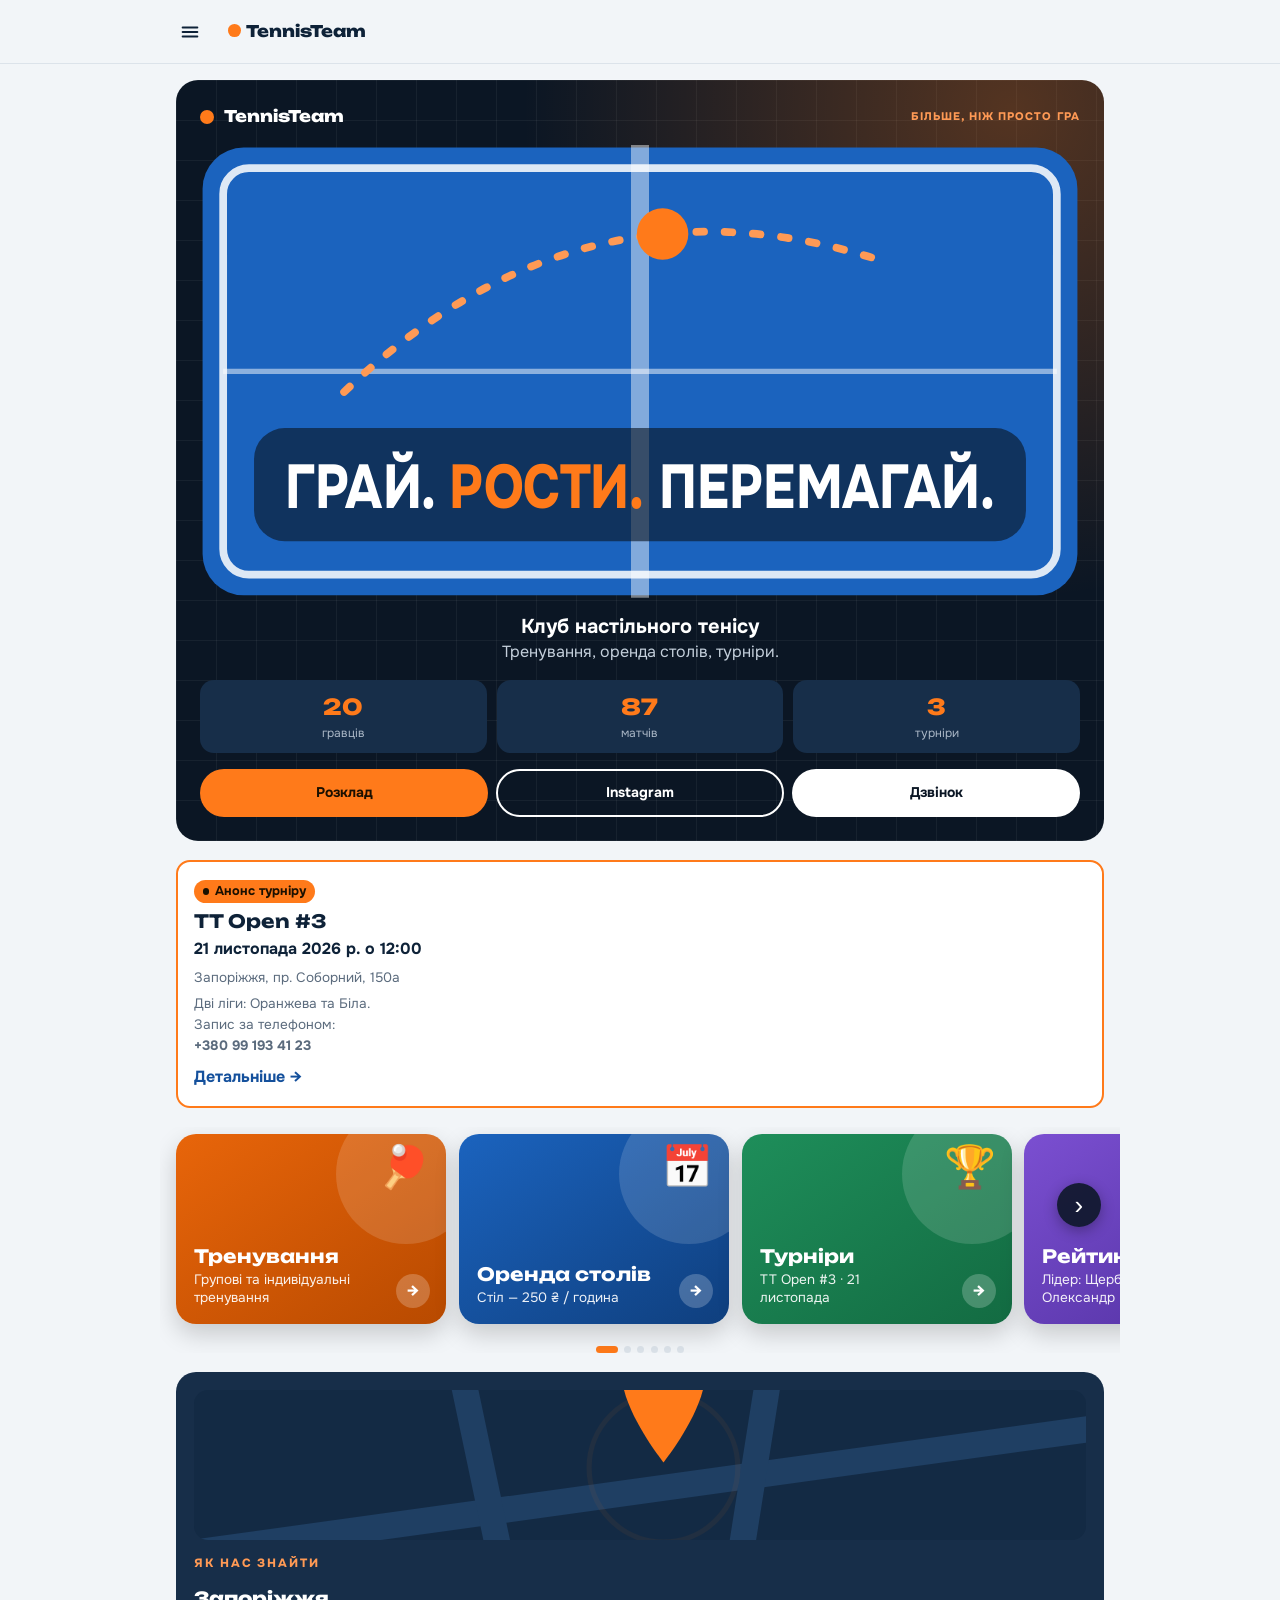
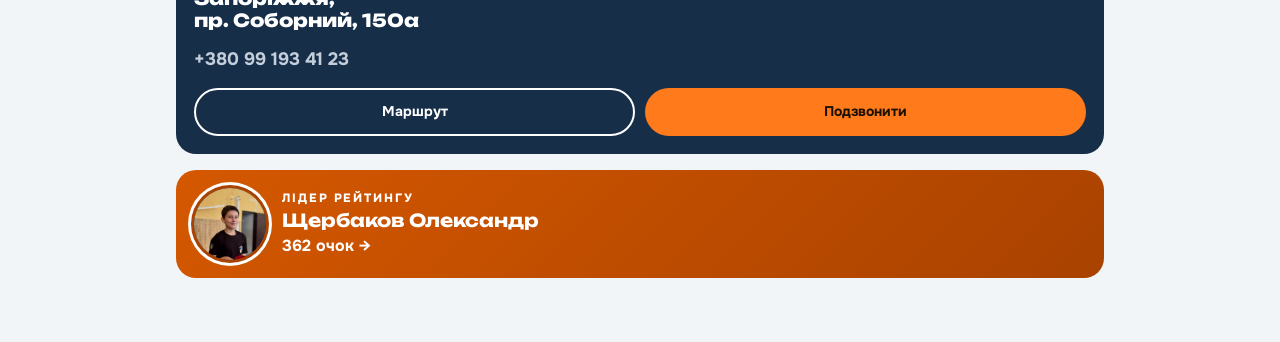
==== commit 4d42c8ab: "Update index.html" ====
--- a/index.html
+++ b/index.html
@@ -269,6 +269,15 @@
 .chip i{font-style:normal;background:#1b1000;color:#fff;border-radius:50%;width:22px;height:22px;display:grid;place-items:center;font-size:.75rem}
 .adm-msg{background:var(--card);border:1px solid var(--line);border-radius:10px;padding:.6rem .8rem;font-weight:600}
 .adm-k{margin-bottom:.6rem}
+.now{background:var(--card);border:1px solid #D64545;border-radius:12px;padding:.6rem .9rem;margin:.8rem 0}
+.now>b{display:block;margin-bottom:.1rem}
+.tmr{font-variant-numeric:tabular-nums;font-weight:800;color:#D64545;white-space:nowrap}
+.tmr:before{content:"●";font-size:.7em;margin-right:.35em;animation:pulse 1.4s ease-in-out infinite}
+.tdur{font-variant-numeric:tabular-nums;color:var(--mute);font-size:.85rem;margin-right:.5rem;white-space:nowrap}
+.rrt{display:flex;align-items:center;gap:.5rem;white-space:nowrap}
+.chip.st{min-height:34px;font-size:.85rem}
+#adm .chk{display:flex;align-items:center;gap:.5rem}
+#adm .chk input{width:auto;min-height:auto}
 </style>
 </head>
 <body>
@@ -441,6 +450,7 @@
   return 0;
 }
 const rdOf = m => {
+  if (m.rd != null) return m.rd;
   const t = DATA.tournaments.find(x => x.id === m.tid), dr = t && t.draw && t.draw[m.t];
   if (!dr) return 0;
   const i = dr.indexOf(m.a) + 1, j = dr.indexOf(m.b) + 1;
@@ -451,7 +461,7 @@
 const ASOF = new URLSearchParams(location.search).get("asof") || new Date().toISOString().slice(0, 10); /* ?asof=2027-03-01 — переглянути, як знизиться вага */
 let S, VK, P, ranked; /* S — внутрішній український рейтинг і вага; VK — вклад кожної зустрічі (для переможця); P, ranked — гравці та рейтинг */
 function calcTournament(t) {
-  const ms = DATA.matches.filter(m => m.tid === t.id).sort((x, y) => rdOf(x) - rdOf(y));
+  const ms = DATA.matches.filter(m => m.tid === t.id && !m.carry).sort((x, y) => rdOf(x) - rdOf(y));
   const ids = [...new Set(ms.flatMap(m => [m.a, m.b]))], R = {}, B = {}, had = ids.filter(i => S[i]);
   ids.forEach(i => {
     if (S[i]) { R[i] = S[i].r; B[i] = S[i].b; return; }
@@ -485,7 +495,7 @@
 EV.sort((x, y) => x.d.localeCompare(y.d) || (x.m ? 0 : 1) - (y.m ? 0 : 1));
 EV.forEach(e => e.m ? Object.values(S).forEach(q => { q.b = decay(q.b); }) : calcTournament(e.t));
 P = Object.fromEntries(DATA.players.map(p => [p.id, { ...p, r: START, rh: [START], b: S[p.id] ? S[p.id].b : 0, w: 0, l: 0, h: [] }]));
-[...DATA.matches].sort((x, y) => x.d.localeCompare(y.d) || rdOf(x) - rdOf(y)).forEach(m => {
+[...DATA.matches].filter(m => !m.carry).sort((x, y) => x.d.localeCompare(y.d) || rdOf(x) - rdOf(y)).forEach(m => {
   const rd = rdOf(m), a = P[m.a], b = P[m.b], ea = 1 / (1 + Math.pow(10, (b.r - a.r) / 400)), s = m.sa > m.sb ? 1 : 0;
   const dl = K * (s - ea); a.r += dl; b.r -= dl; a.rh.push(a.r); b.rh.push(b.r);
   (s ? (a.w++, b.l++) : (b.w++, a.l++));
@@ -521,8 +531,9 @@
 
 /* ====== ТУРНІР НАЖИВО ====== */
 const LIVE = { items: [], key: "", at: null };
-function groupOrder(gm) {
+function groupOrder(gm, ids) {
   const S2 = {};
+  (ids || []).forEach(i => { S2[i] = { w: 0, l: 0, d: 0 }; });
   gm.forEach(m => {
     [m.a, m.b].forEach(i => S2[i] = S2[i] || { w: 0, l: 0, d: 0 });
     const w = m.sa > m.sb ? m.a : m.b, l = w === m.a ? m.b : m.a;
@@ -530,20 +541,58 @@
   });
   return Object.keys(S2).sort((x, y) => (2 * S2[y].w + S2[y].l) - (2 * S2[x].w + S2[x].l) || S2[y].d - S2[x].d);
 }
+const pow2 = n => { let p = 2; while (p < n) p *= 2; return p; };
+function seedOrder(P2) { let o = [1]; while (o.length < P2) { const n = o.length * 2; o = o.flatMap(x => [x, n + 1 - x]); } return o; }
+const brRoundName = c => c === 1 ? "Фінал" : c === 2 ? "Півфінали" : c === 4 ? "Чвертьфінали" : "1/" + (c * 2) + " фіналу";
+function brModel(b) {
+  const P2 = pow2(b.seeds.length), so = seedOrder(P2), res = b.res || {}, tms = b.tm || {};
+  const sc = k => res[k] ? res[k].split(":").map(Number) : null;
+  const mk = (key, a, c, bye) => { const sv = a && c ? sc(key) : null; return { key, a, b: c, s: sv, bye: !!bye, tm: tms[key], w: bye ? (a || c) : sv ? (sv[0] > sv[1] ? a : c) : null, l: sv ? (sv[0] > sv[1] ? c : a) : null }; };
+  let cur = [];
+  for (let i = 0; i < P2 / 2; i++) { const a = b.seeds[so[2 * i] - 1] || null, c = b.seeds[so[2 * i + 1] - 1] || null; cur.push(mk("1-" + (i + 1), a, c, !(a && c))); }
+  const rounds = [cur]; let r = 1;
+  while (cur.length > 1) { r++; const nx = []; for (let i = 0; i < cur.length / 2; i++) nx.push(mk(r + "-" + (i + 1), cur[2 * i].w, cur[2 * i + 1].w, false)); rounds.push(nx); cur = nx; }
+  const sf = rounds[rounds.length - 2], third = b.third && b.seeds.length >= 4 && sf ? mk("3rd", sf[0].l, sf[1].l, false) : null;
+  return { rounds, third };
+}
+const fmtDur = ms => { const t = Math.max(0, Math.floor(ms / 1000)); return Math.floor(t / 60) + ":" + String(t % 60).padStart(2, "0"); };
+const nowS = () => Math.round(Date.now() / 1000);
+const tmHtml = tm => !tm || !tm[0] ? "" : tm[1] ? `<span class="tdur">⏱ ${fmtDur((tm[1] - tm[0]) * 1000)}</span>` : `<span class="tmr" data-s="${tm[0] * 1000}">${fmtDur(Date.now() - tm[0] * 1000)}</span>`;
+setInterval(() => document.querySelectorAll(".tmr").forEach(e => { e.textContent = fmtDur(Date.now() - (+e.dataset.s)); }), 1000);
+const nmOf = id => P[id] ? P[id].name : "?";
+const plink = id => id ? `<a href="#p-${id}">${esc(nmOf(id))}</a>` : `<span class="note" style="margin:0">очікується</span>`;
 function applyLive() {
   DATA.players = BASE.players.slice(); DATA.tournaments = BASE.tournaments.slice(); DATA.matches = BASE.matches.slice();
   LIVE.items.forEach(it => {
     (it.players || []).forEach(p => { if (!DATA.players.some(x => x.id === p.id)) DATA.players.push({ id: p.id, name: p.name, photo: "photos/" + p.id + ".jpg", group: it.groups[0] ? it.groups[0].name : O, born: p.born || undefined }); });
     if (it.announce) DATA.tournaments = DATA.tournaments.filter(t => t.id !== it.announce);
-    const t = { id: it.id, name: it.name, date: it.date, time: it.time, place: it.place || DATA.club.addr, status: it.status, live: true, draw: {}, to: {} };
+    const t = { id: it.id, name: it.name, date: it.date, time: it.time, place: it.place || DATA.club.addr, status: it.status, live: true, draw: {}, to: {}, tm: {}, playing: [] };
+    const sc = v => v.split(":").map(Number);
     it.groups.forEach(g => {
-      t.draw[g.name] = g.draw; t.to[g.name] = g.to || 3;
-      Object.entries(g.res || {}).forEach(([k, v]) => {
-        const [i, j] = k.split("-").map(Number), [sa, sb] = v.split(":").map(Number);
-        if (g.draw[i - 1] && g.draw[j - 1]) DATA.matches.push({ d: it.date, a: g.draw[i - 1], b: g.draw[j - 1], sa, sb, tid: it.id, t: g.name });
-      });
+      t.draw[g.name] = g.draw; t.to[g.name] = g.to || 3; t.tm[g.name] = g.tm || {};
+      const add = (k, v, carry) => {
+        const [i, j] = k.split("-").map(Number), [sa, sb] = sc(v);
+        if (g.draw[i - 1] && g.draw[j - 1]) DATA.matches.push({ d: it.date, a: g.draw[i - 1], b: g.draw[j - 1], sa, sb, tid: it.id, t: g.name, ...(carry ? { carry: 1 } : {}), ...(g.stage ? { rd: 1000 + rrRound(g.draw.length, i, j) } : {}) });
+      };
+      Object.entries(g.carry || {}).forEach(([k, v]) => add(k, v, true));
+      Object.entries(g.res || {}).forEach(([k, v]) => add(k, v, false));
+      Object.entries(g.tm || {}).forEach(([k, v]) => { if (v[0] && !v[1] && !(g.res || {})[k]) { const [i, j] = k.split("-").map(Number); if (g.draw[i - 1] && g.draw[j - 1]) t.playing.push({ g: g.name, a: g.draw[i - 1], b: g.draw[j - 1], s: v[0] }); } });
     });
-    if (it.status === "done") t.winners = it.groups.map(g => { const gm = DATA.matches.filter(m => m.tid === it.id && m.t === g.name); return gm.length ? { g: g.name, id: groupOrder(gm)[0] } : null; }).filter(Boolean);
+    if (it.br) {
+      t.br = it.br; t.brm = brModel(it.br); const rs = t.brm.rounds;
+      const push = (x, rd) => {
+        if (x.a && x.b && x.s) DATA.matches.push({ d: it.date, a: x.a, b: x.b, sa: x.s[0], sb: x.s[1], tid: it.id, t: it.br.name, br: 1, rd });
+        if (x.a && x.b && !x.s && x.tm && x.tm[0] && !x.tm[1]) t.playing.push({ g: it.br.name, a: x.a, b: x.b, s: x.tm[0] });
+      };
+      rs.forEach((r, ri) => r.forEach(x => { if (!x.bye) push(x, 2000 + ri + 1); }));
+      if (t.brm.third) push(t.brm.third, 2000 + rs.length);
+    }
+    if (it.status === "done") {
+      const champ = t.brm ? t.brm.rounds[t.brm.rounds.length - 1][0].w : null, g2 = it.groups.find(g => g.stage);
+      if (champ) t.winners = [{ g: "Переможець", id: champ }];
+      else if (g2) { const gm = DATA.matches.filter(m => m.tid === it.id && m.t === g2.name); if (gm.length) t.winners = [{ g: "Переможець", id: groupOrder(gm, g2.draw)[0] }]; }
+      else t.winners = it.groups.map(g => { const gm = DATA.matches.filter(m => m.tid === it.id && m.t === g.name); return gm.length ? { g: g.name, id: groupOrder(gm, g.draw)[0] } : null; }).filter(Boolean);
+    }
     DATA.tournaments.push(t);
   });
   compute();
@@ -557,6 +606,9 @@
     if (!d || !d.ok) return false;
     const key = JSON.stringify(d.items.map(i => [i.id, i.u, i.status]));
     LIVE.at = new Date();
+    const missing = LIVE.items.some(i => !d.items.some(x => x.id === i.id));
+    if (!force && missing && (LIVE.miss = (LIVE.miss || 0) + 1) < 2) { stamp(); return true; }
+    LIVE.miss = 0;
     if (force || key !== LIVE.key) { LIVE.items = d.items; LIVE.key = key; applyLive(); route(true); }
     stamp();
     return true;
@@ -613,7 +665,7 @@
 }
 function roundsHtml(t, ms) {
   return Object.entries(t.draw || {}).map(([gname, dr]) => {
-    const gm = ms.filter(m => m.t === gname), n = dr.length, N = n % 2 ? n + 1 : n, res = {};
+    const gm = ms.filter(m => m.t === gname), n = dr.length, N = n % 2 ? n + 1 : n, res = {}, tms = (t.tm || {})[gname] || {};
     gm.forEach(m => { const i = dr.indexOf(m.a) + 1, j = dr.indexOf(m.b) + 1; res[Math.min(i, j) + "-" + Math.max(i, j)] = i < j ? [m.sa, m.sb] : [m.sb, m.sa]; });
     const rounds = [];
     for (let r = 1; r < N; r++) {
@@ -625,15 +677,20 @@
     const nm = i => `<a href="#p-${dr[i - 1]}">${P[dr[i - 1]] ? P[dr[i - 1]].name : "?"}</a>`;
     return `<h3 style="margin:1.4rem 0 .4rem">Тури: ${gname}</h3>` + rounds.map((pairs, k) => {
       const done = pairs.filter(([i, j]) => res[i + "-" + j]).length, busy = new Set(pairs.flat()), bye = n % 2 ? [...Array(n)].map((_, x) => x + 1).filter(x => !busy.has(x)) : [];
-      return `<details class="rd" ${k === cur ? "open" : ""}><summary>Тур ${k + 1} · ${done} з ${pairs.length}${k === cur ? " · зараз" : ""}</summary>${pairs.map(([i, j]) => { const r = res[i + "-" + j]; return `<div class="rr"><span>${nm(i)} — ${nm(j)}</span><b class="rsc ${r ? (r[0] > r[1] ? "w" : "l") : ""}">${r ? r[0] + ":" + r[1] : "—"}</b></div>`; }).join("")}${bye.length ? `<div class="rr"><span class="note" style="margin:0">Вільний тур: ${bye.map(nm).join(", ")}</span></div>` : ""}</details>`;
+      return `<details class="rd" ${k === cur ? "open" : ""}><summary>Тур ${k + 1} · ${done} з ${pairs.length}${k === cur ? " · зараз" : ""}</summary>${pairs.map(([i, j]) => { const key = i + "-" + j, r = res[key], tm = tms[key], run = tm && tm[0] && !tm[1] && !r; return `<div class="rr"><span>${nm(i)} — ${nm(j)}</span><span class="rrt">${tmHtml(tm)}${run ? "" : `<b class="rsc ${r ? (r[0] > r[1] ? "w" : "l") : ""}">${r ? r[0] + ":" + r[1] : "—"}</b>`}</span></div>`; }).join("")}${bye.length ? `<div class="rr"><span class="note" style="margin:0">Вільний тур: ${bye.map(nm).join(", ")}</span></div>` : ""}</details>`;
     }).join("");
   }).join("");
+}
+function brHtml(t) {
+  if (!t.brm) return "";
+  const m = t.brm, row = x => x.bye ? "" : `<div class="rr"><span>${plink(x.a)} — ${plink(x.b)}</span><span class="rrt">${tmHtml(x.tm)}${x.tm && x.tm[0] && !x.tm[1] && !x.s ? "" : `<b class="rsc ${x.s ? (x.s[0] > x.s[1] ? "w" : "l") : ""}">${x.s ? x.s[0] + ":" + x.s[1] : "—"}</b>`}</span></div>`;
+  return `<h3 style="margin:1.4rem 0 .4rem">${esc(t.br.name)}</h3>` + m.rounds.map(r => `<details class="rd" open><summary>${brRoundName(r.length)}</summary>${r.map(row).join("")}</details>`).join("") + (m.third ? `<details class="rd" open><summary>Матч за 3 місце</summary>${row(m.third)}</details>` : "");
 }
 const H = { a: "", b: "" };
 function renderH2H() {
   if (!H.a || !H.b) return `<p class="note">Оберіть двох гравців.</p>`;
   if (H.a === H.b) return `<p class="note">Оберіть різних гравців.</p>`;
-  const ms = DATA.matches.filter(m => (m.a === H.a && m.b === H.b) || (m.a === H.b && m.b === H.a)).sort((x, y) => x.d.localeCompare(y.d));
+  const ms = DATA.matches.filter(m => !m.carry && (m.a === H.a && m.b === H.b) || (m.a === H.b && m.b === H.a)).sort((x, y) => x.d.localeCompare(y.d));
   if (!ms.length) return `<p class="note">Вони ще не грали між собою.</p>`;
   let wa = 0;
   const rows = ms.map(m => {
@@ -722,7 +779,7 @@
         <text x="171" y="141" text-anchor="middle" font-family="Onest, sans-serif" font-weight="800" font-size="24" fill="#fff" textLength="276" lengthAdjust="spacingAndGlyphs">ГРАЙ. <tspan fill="#FF7A1A">РОСТИ.</tspan> ПЕРЕМАГАЙ.</text>
       </svg>
       <p class="hx-p"><b>Клуб настільного тенісу</b>Тренування, оренда столів, турніри.</p>
-      <div class="hx-stats"><div><b>${ranked.length}</b>${pl(ranked.length, "гравець", "гравці", "гравців")}</div><div><b>${DATA.matches.length}</b>${pl(DATA.matches.length, "матч", "матчі", "матчів")}</div><div><b>${DATA.tournaments.length}</b>${pl(DATA.tournaments.length, "турнір", "турніри", "турнірів")}</div></div>
+      <div class="hx-stats"><div><b>${ranked.length}</b>${pl(ranked.length, "гравець", "гравці", "гравців")}</div><div><b>${DATA.matches.filter(m => !m.carry).length}</b>${pl(DATA.matches.filter(m => !m.carry).length, "матч", "матчі", "матчів")}</div><div><b>${DATA.tournaments.length}</b>${pl(DATA.tournaments.length, "турнір", "турніри", "турнірів")}</div></div>
       <div class="hx-btns"><a class="hb o" href="#schedule">Розклад</a><a class="hb l" href="${DATA.club.ig}">Instagram</a><a class="hb w" href="tel:${DATA.club.phone.replace(/\s/g, "")}">Дзвінок</a></div>
     </section>
     ${lv ? `<a class="card accent live" href="#t-${lv.id}"><span class="tag live">● Іде зараз</span><h3 style="margin:.5rem 0 .3rem;font-size:1.15rem">${lv.name}</h3><div class="when">Результати оновлюються наживо</div><span class="go">Дивитись таблицю →</span></a>` : ""}
@@ -768,8 +825,9 @@
     const t = DATA.tournaments.find(x => x.id === id);
     if (!t) return views.tournaments();
     const ms = DATA.matches.filter(m => m.tid === id);
-    const groups = [...new Set([...Object.keys(t.draw || {}), ...ms.map(m => m.t)])];
-    return `<p><a href="#tournaments">← Усі турніри</a></p><h2>${t.name}</h2><p class="sub">${fmt(t.date)}${t.time ? " о " + t.time : ""} · ${t.place}</p>${t.status === "live" ? `<p><span class="tag live">● Іде зараз</span> <span class="note" id="lvst" style="margin:0 0 0 .4rem"></span></p><p class="note" style="margin-top:0">Результати оновлюються автоматично. Натисніть на гравця, щоб відкрити його профіль.</p>` : `<p class="note" style="margin-top:0">Натисніть на гравця, щоб відкрити його профіль.</p>`}${groups.map(g => crossTable(g, ms.filter(m => m.t === g), (t.draw || {})[g])).join("")}<p class="note">Очки: 2 за перемогу, 1 за поразку. Місце визначається за очками, потім за різницею сетів.</p>${roundsHtml(t, ms)}`;
+    const groups = t.draw && Object.keys(t.draw).length ? Object.keys(t.draw) : [...new Set(ms.map(m => m.t))];
+    const now = t.status === "live" && t.playing && t.playing.length ? `<div class="now"><b>Зараз грають</b>${t.playing.map(x => `<div class="rr"><span><small class="note" style="margin:0">${esc(x.g)}</small><br>${plink(x.a)} — ${plink(x.b)}</span><span class="tmr" data-s="${x.s * 1000}">${fmtDur(Date.now() - x.s * 1000)}</span></div>`).join("")}</div>` : "";
+    return `<p><a href="#tournaments">← Усі турніри</a></p><h2>${t.name}</h2><p class="sub">${fmt(t.date)}${t.time ? " о " + t.time : ""} · ${t.place}</p>${t.status === "live" ? `<p><span class="tag live">● Іде зараз</span> <span class="note" id="lvst" style="margin:0 0 0 .4rem"></span></p><p class="note" style="margin-top:0">Результати оновлюються автоматично. Натисніть на гравця, щоб відкрити його профіль.</p>` : `<p class="note" style="margin-top:0">Натисніть на гравця, щоб відкрити його профіль.</p>`}${now}${groups.map(g => crossTable(g, ms.filter(m => m.t === g), (t.draw || {})[g])).join("")}<p class="note">Очки: 2 за перемогу, 1 за поразку. Місце визначається за очками, потім за різницею сетів.</p>${brHtml(t)}${roundsHtml(t, ms)}`;
   },
   stats: () => `
     <h2>Очна статистика</h2><p class="sub">Оберіть двох гравців — побачите, хто частіше вигравав.</p>
@@ -796,10 +854,9 @@
     if (!p) return views.players();
     const i = ranked.findIndex(x => x.id === id), g = p.w + p.l;
     const tl = DATA.tournaments.map(t => {
-      const mine = DATA.matches.filter(m => m.tid === t.id && (m.a === id || m.b === id));
+      const mine = DATA.matches.filter(m => m.tid === t.id && !m.carry && (m.a === id || m.b === id));
       if (!mine.length) return "";
-      const grp = mine[0].t, [pl, n] = placeIn(DATA.matches.filter(m => m.tid === t.id && m.t === grp), id);
-      return `<div class="mr"><span>${t.name}<br><small>${grp}</small></span><span class="pill ${pl === 1 ? "w" : ""}">${pl === 1 ? "🥇 " : ""}${pl} місце з ${n}</span></div>`;
+      return [...new Set(mine.map(m => m.t))].filter(grp => !(t.br && grp === t.br.name)).map(grp => { const [pl, n] = placeIn(DATA.matches.filter(m => m.tid === t.id && m.t === grp), id); return `<div class="mr"><span>${t.name}<br><small>${grp}</small></span><span class="pill ${pl === 1 ? "w" : ""}">${pl === 1 ? "🥇 " : ""}${pl} місце з ${n}</span></div>`; }).join("");
     }).join("");
     const last = [...p.h].reverse().slice(0, 10).map(h => `<div class="mr"><span>${P[h.o].name}<br><small>${sd(h.d)} · ${h.dr >= 0 ? "+" : "−"}${Math.abs(Math.round(h.dr))} очок · вклад ${h.vk > 0 ? "+" : h.vk < 0 ? "−" : ""}${n1(Math.abs(h.vk))}</small></span><span class="pill ${h.win ? "w" : "l"}">${h.f}:${h.g} ${h.win ? "Перемога" : "Поразка"}</span></div>`).join("");
     const det = [p.hand ? ["Рука", p.hand + (p.grip ? ", " + p.grip : "")] : null, p.since ? ["У клубі з", p.since] : null, p.age ? ["Вік", p.age] : null].filter(Boolean).map(x => `<div class="mr"><span>${x[0]}</span><b>${x[1]}</b></div>`).join("");
@@ -817,9 +874,12 @@
 };
 
 /* ====== КЕРУВАННЯ ТУРНІРОМ (#admin) ====== */
-const ADM = { key: localStorage.getItem("ttkey") || "", draft: null, gi: 0, open: null, msg: "", tab: 0 };
+const ADM = { key: localStorage.getItem("ttkey") || "", draft: null, gi: 0, open: null, msg: "", tab: 0, s2: { type: "pools", k: 2, to: 3, carry: true, third: true } };
 const admLive = () => LIVE.items.find(i => i.status === "live") || null;
 const admAll = () => DATA.players.slice().sort((a, b) => a.name.localeCompare(b.name, "uk"));
+const admClone = o => JSON.parse(JSON.stringify(o));
+const admGM = g => Object.entries(g.res || {}).map(([k, v]) => { const [i, j] = k.split("-").map(Number), [sa, sb] = v.split(":").map(Number); return { a: g.draw[i - 1], b: g.draw[j - 1], sa, sb }; });
+const resFor = (g, A, B) => { const i = g.draw.indexOf(A) + 1, j = g.draw.indexOf(B) + 1, v = (g.res || {})[Math.min(i, j) + "-" + Math.max(i, j)]; if (!v) return null; const [x, y] = v.split(":"); return i < j ? [x, y] : [y, x]; };
 function admNewDraft() { return { announce: "", name: "", date: new Date().toISOString().slice(0, 10), time: "12:00", groups: [{ name: O, to: 3, draw: [] }], players: [] }; }
 function admHtml() {
   if (!DATA.live.endpoint) return `<p class="sub">Сервер для турніру наживо ще не підключено. Додайте адресу скрипта в налаштуваннях сайту (рядок <b>live: { endpoint: "…" }</b>).</p>`;
@@ -840,25 +900,69 @@
   <label>Анонсований турнір<select id="ad-ann"><option value="">— інший —</option>${ups.map(t => `<option value="${t.id}" ${d.announce === t.id ? "selected" : ""}>${esc(t.name)} · ${sd(t.date)}</option>`).join("")}</select></label>
   <label>Назва<input id="ad-name" value="${esc(d.name)}" placeholder="TT Open #3"></label>
   <div class="adm-row"><label>Дата<input id="ad-date" type="date" value="${d.date}"></label><label>Час<input id="ad-time" type="time" value="${d.time}"></label></div>
-  <div class="adm-tabs">${d.groups.map((x, i) => `<button class="chip ${i === ADM.gi ? "on" : ""}" data-act="gtab" data-i="${i}" type="button">${esc(x.name)} (${x.draw.length})</button>`).join("")}<button class="chip" data-act="gadd" type="button">+ ліга</button></div>
-  <div class="adm-row"><label>Назва ліги<input id="ad-gname" value="${esc(g.name)}" list="ad-gl"><datalist id="ad-gl"><option value="${O}"><option value="${B}"></datalist></label><label>Гра до<select id="ad-to"><option value="3" ${g.to === 3 ? "selected" : ""}>3 перемог</option><option value="4" ${g.to === 4 ? "selected" : ""}>4 перемог</option></select></label></div>
+  <p class="note" style="margin:.8rem 0 0">1-й етап — групи (кожен з кожним). Додайте одну або кілька груп; 2-й етап (фінали, сітка) формується пізніше, коли групи зіграні.</p>
+  <div class="adm-tabs">${d.groups.map((x, i) => `<button class="chip ${i === ADM.gi ? "on" : ""}" data-act="gtab" data-i="${i}" type="button">${esc(x.name)} (${x.draw.length})</button>`).join("")}<button class="chip" data-act="gadd" type="button">+ група</button>${d.groups.length > 1 ? `<button class="chip" data-act="gdel" type="button">Видалити цю групу</button>` : ""}</div>
+  <div class="adm-row"><label>Назва групи<input id="ad-gname" value="${esc(g.name)}" list="ad-gl"><datalist id="ad-gl"><option value="${O}"><option value="${B}"><option value="Група А"><option value="Група Б"></datalist></label><label>Гра до<select id="ad-to"><option value="3" ${g.to === 3 ? "selected" : ""}>3 перемог</option><option value="4" ${g.to === 4 ? "selected" : ""}>4 перемог</option></select></label></div>
   <p class="note" style="margin:.4rem 0">Торкайтеся гравців <b>у порядку номерів жеребкування</b>: 1-й, 2-й, 3-й… Повторне торкання прибирає гравця.</p>
-  <div class="adm-chips">${all.map(p => { const n = g.draw.indexOf(p.id) + 1; return `<button class="chip ${n ? "on" : ""}" data-act="pick" data-id="${p.id}" type="button">${n ? `<i>${n}</i>` : ""}${esc(p.name)}</button>`; }).join("")}</div>
+  <div class="adm-chips">${all.map(p => { const n = g.draw.indexOf(p.id) + 1, inOther = !n && d.groups.some((x, i) => i !== ADM.gi && x.draw.includes(p.id)); return `<button class="chip ${n ? "on" : ""}" ${inOther ? 'style="opacity:.45"' : ""} data-act="pick" data-id="${p.id}" type="button">${n ? `<i>${n}</i>` : ""}${esc(p.name)}</button>`; }).join("")}</div>
   <div class="adm-row"><label>Новий гравець<input id="ad-nn" placeholder="Прізвище Ім’я"></label><label>Рік народж.<input id="ad-ny" inputmode="numeric" placeholder="2010"></label></div>
   <button class="chip" data-act="newp" type="button">+ Додати гравця</button>
   <p style="margin-top:1.2rem"><button class="btn" data-act="start" type="button" style="border:0;cursor:pointer;font:inherit;font-weight:700">Почати турнір</button></p>`;
 }
-function admControl(it) {
-  const g = it.groups[ADM.tab] || it.groups[0], dr = g.draw, n = dr.length, N = n % 2 ? n + 1 : n, res = g.res || {}, to = g.to || 3;
-  const nm = i => (P[dr[i - 1]] ? P[dr[i - 1]].name : "?");
-  const rounds = [];
+function admRows(it, g) {
+  const dr = g.draw, n = dr.length, N = n % 2 ? n + 1 : n, to = g.to || 3, tms = g.tm || {}, rounds = [];
+  const res = Object.assign({}, g.carry || {}, g.res || {});
   for (let r = 1; r < N; r++) { const pairs = []; for (let i = 1; i <= n; i++) for (let j = i + 1; j <= n; j++) if (rrRound(n, i, j) === r) pairs.push([i, j]); rounds.push(pairs); }
   const cur = rounds.findIndex(p => p.some(([i, j]) => !res[i + "-" + j]));
-  const chips = k => { const a = []; for (let x = 0; x < to; x++) a.push(to + ":" + x); for (let x = to - 1; x >= 0; x--) a.push(x + ":" + to); return a.map(v => `<button class="chip" data-act="score" data-k="${k}" data-v="${v}" type="button">${v}</button>`).join("") + `<button class="chip" data-act="score" data-k="${k}" data-v="" type="button">Очистити</button>`; };
+  const row = ([i, j]) => {
+    const key = i + "-" + j, v = (g.res || {})[key], c = (g.carry || {})[key], tm = tms[key], open = ADM.open === "G|" + g.name + "|" + key, run = tm && tm[0] && !tm[1] && !v;
+    const state = v ? `${tmHtml(tm)}<b class="rsc ${+v.split(":")[0] > +v.split(":")[1] ? "w" : "l"}">${v}</b>` : c ? `<b class="rsc">${c}</b><small class="note" style="margin:0 0 0 .3rem">з групи</small>` : run ? tmHtml(tm) : `<button class="chip st" data-act="mstart" data-k="${key}" type="button">▶ Старт</button>`;
+    return `<div class="rr adm-m" ${c && !v ? "" : `data-act="open" data-k="${key}"`}><span>${i}. ${esc(nmOf(dr[i - 1]))} — ${j}. ${esc(nmOf(dr[j - 1]))}</span><span class="rrt">${state}</span></div>${open ? admPanel(key, tm, v, to, false) : ""}`;
+  };
+  return rounds.map((pairs, k) => `<details class="rd" ${k === cur ? "open" : ""}><summary>Тур ${k + 1} · ${pairs.filter(([i, j]) => res[i + "-" + j]).length} з ${pairs.length}${k === cur ? " · зараз" : ""}</summary>${pairs.map(row).join("")}</details>`).join("");
+}
+function admPanel(key, tm, v, to, br) {
+  const a = [], at = br ? ' data-br="1"' : "";
+  for (let x = 0; x < to; x++) a.push(to + ":" + x);
+  for (let x = to - 1; x >= 0; x--) a.push(x + ":" + to);
+  const started = tm && tm[0];
+  return `<div class="adm-chips">${!started && !v ? `<button class="chip st" data-act="mstart" data-k="${key}"${at} type="button">▶ Почати зустріч</button>` : ""}${started && !tm[1] && !v ? `<button class="chip" data-act="mcancel" data-k="${key}"${at} type="button">Скасувати старт</button>` : ""}${a.map(x => `<button class="chip" data-act="score" data-k="${key}" data-v="${x}"${at} type="button">${x}</button>`).join("")}<button class="chip" data-act="score" data-k="${key}" data-v=""${at} type="button">Очистити</button></div>`;
+}
+function admBracket(it) {
+  const m = brModel(it.br), to = it.br.to || 3;
+  const row = x => {
+    if (x.bye) return "";
+    const v = (it.br.res || {})[x.key], ok = x.a && x.b, run = x.tm && x.tm[0] && !x.tm[1] && !v, open = ADM.open === "B|" + x.key;
+    const state = v ? `${tmHtml(x.tm)}<b class="rsc ${+v.split(":")[0] > +v.split(":")[1] ? "w" : "l"}">${v}</b>` : !ok ? `<small class="note" style="margin:0">очікується</small>` : run ? tmHtml(x.tm) : `<button class="chip st" data-act="mstart" data-k="${x.key}" data-br="1" type="button">▶ Старт</button>`;
+    return `<div class="rr adm-m" ${ok ? `data-act="open" data-br="1" data-k="${x.key}"` : ""}><span>${esc(x.a ? nmOf(x.a) : "?")} — ${esc(x.b ? nmOf(x.b) : "?")}</span><span class="rrt">${state}</span></div>${open && ok ? admPanel(x.key, x.tm, v, to, true) : ""}`;
+  };
+  return `<h3 style="margin:1rem 0 .4rem">${esc(it.br.name)}</h3>` + m.rounds.map(r => `<details class="rd" open><summary>${brRoundName(r.length)}</summary>${r.map(row).join("")}</details>`).join("") + (m.third ? `<details class="rd" open><summary>Матч за 3 місце</summary>${row(m.third)}</details>` : "");
+}
+function admStage2(it) {
+  const has = it.br || it.groups.some(g => g.stage), o = ADM.s2;
+  if (has) return `<h3 style="margin-top:1.6rem">2-й етап</h3><p class="note" style="margin-top:0">Сформовано: ${it.br ? "сітка плей-оф" : it.s2 === "places" ? "стикові матчі за місцями" : "фінали за місцями"}. Результати вносяться у вкладках вище.</p><button class="chip" data-act="s2cancel" type="button">Скасувати 2-й етап</button>`;
+  return `<h3 style="margin-top:1.6rem">2-й етап</h3>
+  <label>Формат<select id="s2-type"><option value="pools" ${o.type === "pools" ? "selected" : ""}>Фінали за місцями (1–4, 5–8…)</option><option value="bracket" ${o.type === "bracket" ? "selected" : ""}>Сітка плей-оф</option><option value="places" ${o.type === "places" ? "selected" : ""}>Стикові матчі за місцями (2 групи)</option></select></label>
+  <div class="adm-row">${o.type !== "places" ? `<label>З кожної групи<select id="s2-k">${[1, 2, 3, 4].map(k => `<option value="${k}" ${o.k === k ? "selected" : ""}>${k}</option>`).join("")}</select></label>` : ""}<label>Гра до<select id="s2-to"><option value="3" ${o.to === 3 ? "selected" : ""}>3 перемог</option><option value="4" ${o.to === 4 ? "selected" : ""}>4 перемог</option></select></label></div>
+  ${o.type === "pools" ? `<label class="chk"><input type="checkbox" id="s2-carry" ${o.carry ? "checked" : ""}> Зараховувати результати з групи</label>` : ""}${o.type === "bracket" ? `<label class="chk"><input type="checkbox" id="s2-third" ${o.third ? "checked" : ""}> Матч за 3 місце</label>` : ""}
+  <p class="note">${o.type === "pools" ? "Перші K з кожної групи грають фінал за 1–" + "…, наступні K — другий фінал і т. д. (кожен з кожним)." : o.type === "bracket" ? "Перші K з кожної групи потрапляють у сітку навхрест (1 група — 2 місце іншої)." : "Місце k однієї групи грає з місцем k іншої: за 1–2, 3–4, 5–6…"} Склад формується за поточними таблицями груп.</p>
+  <button class="btn" data-act="s2make" type="button" style="border:0;cursor:pointer;font:inherit;font-weight:700">Сформувати 2-й етап</button>`;
+}
+function admControl(it) {
+  const nG = it.groups.length, tabs = it.groups.map(g => g.name).concat(it.br ? [it.br.name] : []);
+  if (ADM.tab >= tabs.length) ADM.tab = 0;
+  const isBr = !!it.br && ADM.tab === nG, t = DATA.tournaments.find(x => x.id === it.id), g = it.groups[ADM.tab];
+  const playing = t && t.playing && t.playing.length ? `<div class="now"><b>Зараз грають</b>${t.playing.map(x => `<div class="rr"><span><small class="note" style="margin:0">${esc(x.g)}</small><br>${esc(nmOf(x.a))} — ${esc(nmOf(x.b))}</span><span class="tmr" data-s="${x.s * 1000}">${fmtDur(Date.now() - x.s * 1000)}</span></div>`).join("")}</div>` : "";
+  let body;
+  if (isBr) body = admBracket(it);
+  else {
+    const ms = DATA.matches.filter(m => m.tid === it.id && m.t === g.name);
+    body = `<details class="rd" open><summary>Таблиця: ${esc(g.name)}</summary><div style="margin:.4rem 0">${crossTable(g.name, ms, g.draw).replace(/<h3[^>]*>.*?<\/h3>/, "").replace(/<a [^>]*>(.*?)<\/a>/g, "$1")}</div></details>${admRows(it, g)}`;
+  }
   return `<h3 style="margin-top:1.2rem">${esc(it.name)} <span class="tag live">● Іде зараз</span></h3>
-  <p class="note" style="margin-top:0">Внесіть результат — він одразу з’явиться на сайті (оновлення у глядачів до ~20 с).</p>
-  <div class="adm-tabs">${it.groups.map((x, i) => `<button class="chip ${i === ADM.tab ? "on" : ""}" data-act="ctab" data-i="${i}" type="button">${esc(x.name)}</button>`).join("")}</div>
-  ${rounds.map((pairs, k) => `<details class="rd" ${k === cur ? "open" : ""}><summary>Тур ${k + 1} · ${pairs.filter(([i, j]) => res[i + "-" + j]).length} з ${pairs.length}${k === cur ? " · зараз" : ""}</summary>${pairs.map(([i, j]) => { const key = i + "-" + j, v = res[key]; return `<div class="rr adm-m" data-act="open" data-k="${key}"><span>${i}. ${esc(nm(i))} — ${j}. ${esc(nm(j))}</span><b class="rsc ${v ? (+v.split(":")[0] > +v.split(":")[1] ? "w" : "l") : ""}">${v || "внести"}</b></div>${ADM.open === g.name + "|" + key ? `<div class="adm-chips">${chips(key)}</div>` : ""}`; }).join("")}</details>`).join("")}
+  <p class="note" style="margin-top:0">Натисніть «▶ Старт», коли зустріч починається — на сайті з’явиться секундомір. Потім торкніться рядка й виберіть рахунок: час зупиниться, результат одразу побачать усі (до ~20 с).</p>${playing}
+  <div class="adm-tabs">${tabs.map((n, i) => `<button class="chip ${i === ADM.tab ? "on" : ""}" data-act="ctab" data-i="${i}" type="button">${esc(n)}</button>`).join("")}</div>
+  ${body}${admStage2(it)}
   <p style="margin-top:1.4rem"><button class="btn" data-act="finish" type="button" style="border:0;cursor:pointer;font:inherit;font-weight:700">Завершити турнір</button> <button class="chip" data-act="del" data-id="${it.id}" type="button">Видалити турнір</button></p>`;
 }
 function admRender() { const b = document.getElementById("adm"); if (b) b.innerHTML = admHtml(); }
@@ -866,15 +970,20 @@
   const b = document.getElementById("adm"); if (!b) return;
   b.innerHTML = admHtml();
   b.addEventListener("input", e => {
-    const d = ADM.draft, t = e.target; if (!d) return;
+    const d = ADM.draft, t = e.target, o = ADM.s2;
+    if (t.id === "s2-type") { o.type = t.value; admRender(); return; }
+    if (t.id === "s2-k") { o.k = +t.value; return; }
+    if (t.id === "s2-to") { o.to = +t.value; return; }
+    if (t.id === "s2-carry") { o.carry = t.checked; return; }
+    if (t.id === "s2-third") { o.third = t.checked; return; }
+    if (!d) return;
     if (t.id === "ad-name") d.name = t.value; else if (t.id === "ad-date") d.date = t.value; else if (t.id === "ad-time") d.time = t.value;
-    else if (t.id === "ad-gname") { d.groups[ADM.gi].name = t.value; }
+    else if (t.id === "ad-gname") d.groups[ADM.gi].name = t.value;
     else if (t.id === "ad-to") d.groups[ADM.gi].to = +t.value;
     else if (t.id === "ad-ann") { d.announce = t.value; const a = BASE.tournaments.find(x => x.id === t.value); if (a) { d.name = a.name; d.date = a.date; d.time = a.time || d.time; } admRender(); }
   });
   b.addEventListener("click", e => { const el = e.target.closest("[data-act]"); if (el) admAct(el); });
 }
-function admClone(o) { return JSON.parse(JSON.stringify(o)); }
 async function admSave(item, draft) {
   item.u = Date.now(); ADM.msg = "Збереження…";
   const prev = LIVE.items, undo = msg => { LIVE.items = prev; LIVE.key = ""; applyLive(); if (draft) ADM.draft = draft; ADM.msg = msg; admRender(); route(true); return false; };
@@ -893,27 +1002,70 @@
   try { await fetch(DATA.live.endpoint, { method: "POST", headers: { "Content-Type": "text/plain;charset=utf-8" }, body: JSON.stringify({ key: ADM.key, action: "delete", id }) }); } catch (x) { }
   LIVE.items = LIVE.items.filter(i => i.id !== id); LIVE.key = ""; applyLive(); ADM.msg = "Видалено."; admRender(); route(true);
 }
+function admS2Make(it) {
+  const o = ADM.s2, s1 = it.groups.filter(g => !g.stage);
+  if (!s1.length) return "Немає груп.";
+  const total = s1.reduce((a, g) => a + g.draw.length * (g.draw.length - 1) / 2, 0), played = s1.reduce((a, g) => a + Object.keys(g.res || {}).length, 0);
+  if (played < total && !confirm("Групи зіграні не повністю (" + played + " з " + total + "). Сформувати 2-й етап за поточними таблицями?")) return "Скасовано.";
+  const order = s1.map(g => groupOrder(admGM(g), g.draw)), to = o.to, units = [];
+  if (o.type === "pools") {
+    const K = o.k, maxLen = Math.max(...order.map(x => x.length)); let start = 1;
+    for (let p = 0; p * K < maxLen; p++) {
+      const mem = [];
+      for (let q = p * K; q < (p + 1) * K; q++) order.forEach((ord, gi) => { if (ord[q]) mem.push({ id: ord[q], gi }); });
+      if (mem.length < 2) { start += mem.length; continue; }
+      const carry = {};
+      if (o.carry) for (let a = 0; a < mem.length; a++) for (let b = a + 1; b < mem.length; b++) if (mem[a].gi === mem[b].gi) { const r = resFor(s1[mem[a].gi], mem[a].id, mem[b].id); if (r) carry[(a + 1) + "-" + (b + 1)] = r[0] + ":" + r[1]; }
+      units.push({ name: "Місця " + start + "–" + (start + mem.length - 1), to, draw: mem.map(x => x.id), res: {}, tm: {}, carry, stage: 2 });
+      start += mem.length;
+    }
+    if (!units.length) return "Замало гравців для фінальних груп.";
+    it.groups.push(...units);
+  } else if (o.type === "places") {
+    if (s1.length !== 2) return "Стикові матчі за місцями — лише для двох груп.";
+    for (let p = 0; p < Math.max(order[0].length, order[1].length); p++) if (order[0][p] && order[1][p]) units.push({ name: "Місця " + (2 * p + 1) + "–" + (2 * p + 2), to, draw: [order[0][p], order[1][p]], res: {}, tm: {}, carry: {}, stage: 2 });
+    if (!units.length) return "Замало гравців.";
+    it.groups.push(...units);
+  } else {
+    const seeds = [];
+    for (let q = 0; q < o.k; q++) order.forEach(ord => { if (ord[q]) seeds.push(ord[q]); });
+    if (seeds.length < 2) return "Замало гравців для сітки.";
+    it.br = { name: "Плей-оф", seeds, to, third: !!o.third, res: {}, tm: {} };
+  }
+  it.s2 = o.type; return "";
+}
 function admAct(el) {
-  const a = el.dataset.act, d = ADM.draft, lv = admLive();
+  const a = el.dataset.act, d = ADM.draft, lv = admLive(), k = el.dataset.k;
+  const tg = it => el.dataset.br ? it.br : it.groups[ADM.tab];
   if (a === "key") { ADM.key = document.getElementById("adk").value.trim(); localStorage.setItem("ttkey", ADM.key); ADM.msg = "Ключ збережено на цьому пристрої."; }
   else if (a === "gtab") ADM.gi = +el.dataset.i;
-  else if (a === "gadd") { d.groups.push({ name: B, to: 3, draw: [] }); ADM.gi = d.groups.length - 1; }
-  else if (a === "pick") { const g = d.groups[ADM.gi], id = el.dataset.id, k = g.draw.indexOf(id); if (k >= 0) g.draw.splice(k, 1); else g.draw.push(id); }
+  else if (a === "gadd") { d.groups.push({ name: "Група " + "АБВГДЕ"[d.groups.length] || B, to: 3, draw: [] }); ADM.gi = d.groups.length - 1; }
+  else if (a === "gdel") { d.groups.splice(ADM.gi, 1); ADM.gi = 0; }
+  else if (a === "pick") { const g = d.groups[ADM.gi], id = el.dataset.id, i = g.draw.indexOf(id); if (i >= 0) g.draw.splice(i, 1); else g.draw.push(id); }
   else if (a === "newp") {
     const n = document.getElementById("ad-nn").value.trim(), y = +document.getElementById("ad-ny").value || undefined;
     if (n.length < 3) { ADM.msg = "Вкажіть прізвище та ім’я нового гравця."; } else { const id = "x" + Date.now().toString(36); d.players.push({ id, name: n, born: y }); d.groups[ADM.gi].draw.push(id); ADM.msg = ""; }
   }
   else if (a === "start") {
     const bad = d.groups.find(g => g.draw.length < 3);
-    if (!d.name.trim()) ADM.msg = "Вкажіть назву турніру."; else if (bad) ADM.msg = "У лізі «" + bad.name + "» має бути щонайменше 3 учасники."; else if (new Set(d.groups.map(g => g.name)).size < d.groups.length) ADM.msg = "Назви ліг мають відрізнятися.";
+    if (!d.name.trim()) ADM.msg = "Вкажіть назву турніру."; else if (bad) ADM.msg = "У групі «" + bad.name + "» має бути щонайменше 3 учасники."; else if (new Set(d.groups.map(g => g.name.trim())).size < d.groups.length) ADM.msg = "Назви груп мають відрізнятися.";
     else {
-      const used = new Set(d.groups.flatMap(g => g.draw)), item = { id: "L" + d.date.replace(/-/g, "") + (LIVE.items.length ? "-" + LIVE.items.length : ""), name: d.name.trim(), date: d.date, time: d.time, announce: d.announce, status: "live", players: d.players.filter(p => used.has(p.id)), groups: d.groups.map(g => ({ name: g.name.trim(), to: g.to, draw: g.draw, res: {} })) };
+      const used = new Set(d.groups.flatMap(g => g.draw)), item = { id: "L" + d.date.replace(/-/g, "") + (LIVE.items.length ? "-" + LIVE.items.length : ""), name: d.name.trim(), date: d.date, time: d.time, announce: d.announce, status: "live", players: d.players.filter(p => used.has(p.id)), groups: d.groups.map(g => ({ name: g.name.trim(), to: g.to, draw: g.draw, res: {}, tm: {} })) };
       ADM.draft = null; ADM.tab = 0; admSave(item, d); return;
     }
   }
-  else if (a === "ctab") ADM.tab = +el.dataset.i;
-  else if (a === "open") { const g = lv.groups[ADM.tab], k = g.name + "|" + el.dataset.k; ADM.open = ADM.open === k ? null : k; }
-  else if (a === "score") { const it = admClone(lv), g = it.groups[ADM.tab]; g.res = g.res || {}; if (el.dataset.v) g.res[el.dataset.k] = el.dataset.v; else delete g.res[el.dataset.k]; ADM.open = null; admSave(it); return; }
+  else if (a === "ctab") { ADM.tab = +el.dataset.i; ADM.open = null; }
+  else if (a === "open") { const o = el.dataset.br ? "B|" + k : "G|" + lv.groups[ADM.tab].name + "|" + k; ADM.open = ADM.open === o ? null : o; }
+  else if (a === "mstart") { const it = admClone(lv), g = tg(it); g.tm = g.tm || {}; g.tm[k] = [nowS()]; ADM.open = null; admSave(it); return; }
+  else if (a === "mcancel") { const it = admClone(lv), g = tg(it); if (g.tm) delete g.tm[k]; ADM.open = null; admSave(it); return; }
+  else if (a === "score") {
+    const it = admClone(lv), g = tg(it), v = el.dataset.v; g.res = g.res || {}; g.tm = g.tm || {};
+    if (v) { g.res[k] = v; if (g.tm[k] && g.tm[k][0] && !g.tm[k][1]) g.tm[k][1] = nowS(); }
+    else { delete g.res[k]; if (g.tm[k]) g.tm[k] = [g.tm[k][0]]; }
+    ADM.open = null; admSave(it); return;
+  }
+  else if (a === "s2make") { const it = admClone(lv), err = admS2Make(it); if (err) ADM.msg = err; else { ADM.msg = ""; ADM.tab = it.br ? it.groups.length : it.groups.length - 1; admSave(it); return; } }
+  else if (a === "s2cancel") { if (confirm("Скасувати 2-й етап? Його результати буде видалено.")) { const it = admClone(lv); it.groups = it.groups.filter(g => !g.stage); delete it.br; delete it.s2; ADM.tab = 0; admSave(it); } return; }
   else if (a === "finish") { if (confirm("Завершити турнір? Результати залишаться на сайті, рейтинг уже враховано.")) { const it = admClone(lv); it.status = "done"; admSave(it); } return; }
   else if (a === "reopen") { const it = admClone(LIVE.items.find(i => i.id === el.dataset.id)); it.status = "live"; ADM.tab = 0; admSave(it); return; }
   else if (a === "del") { if (confirm("Видалити турнір повністю? Це не можна скасувати.")) admDelete(el.dataset.id); return; }
@@ -1014,4 +1166,4 @@
 if (DATA.live.endpoint) pollLoop();
 </script>
 </body>
-</html>+</html>
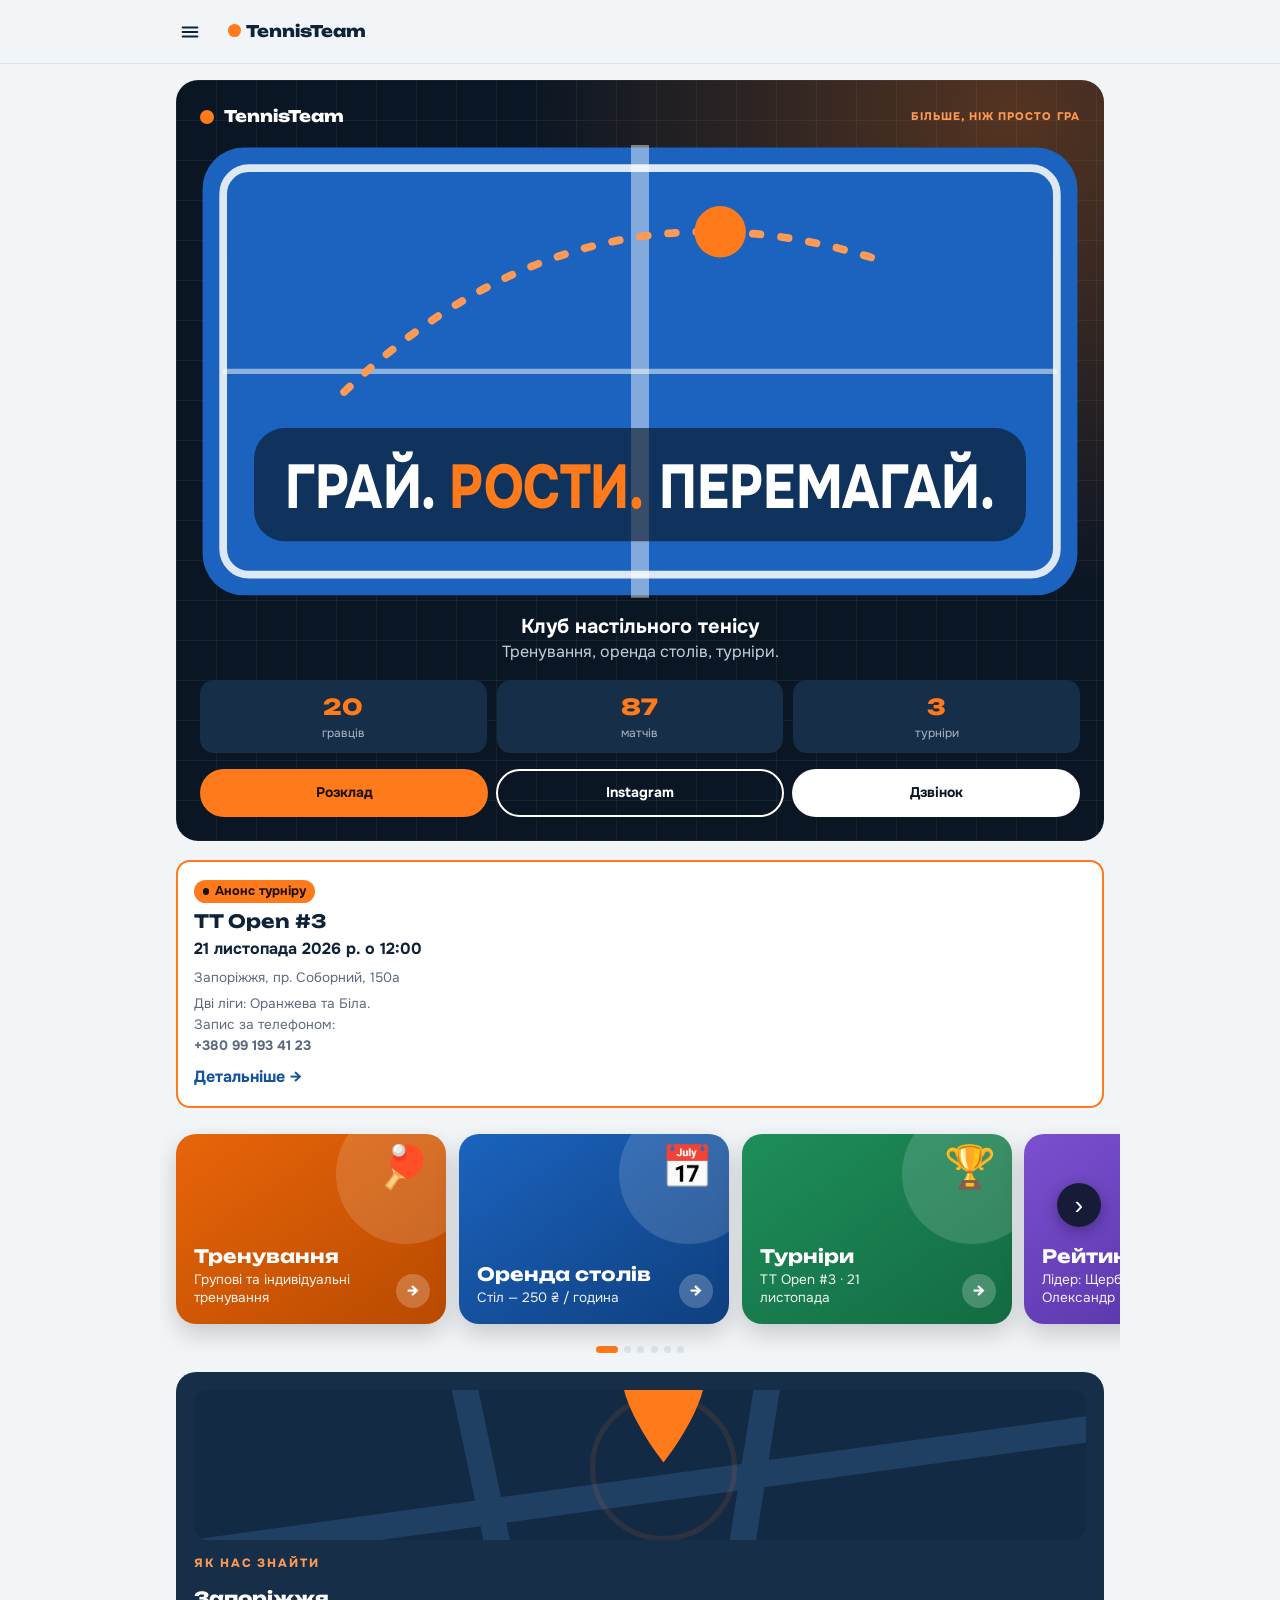
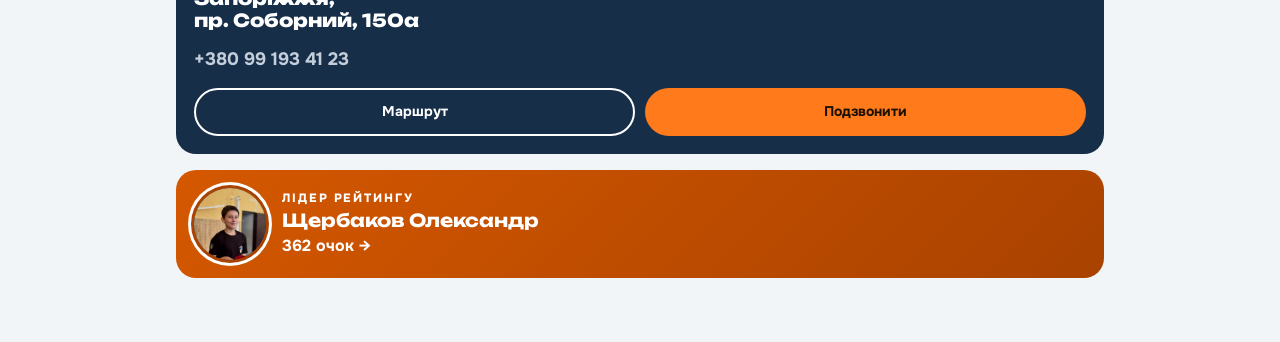
==== commit c1a069b3: "Update index.html" ====
--- a/index.html
+++ b/index.html
@@ -598,18 +598,22 @@
   compute();
 }
 function stamp() { const e = document.getElementById("lvst"); if (e && LIVE.at) e.textContent = "Оновлено " + LIVE.at.toLocaleTimeString("uk-UA"); }
+const SYNC = { pending: {}, busy: false, err: "", fatal: false, ok: false };
 async function fetchLive(force) {
   if (!DATA.live.endpoint) return false;
   try {
     const r = await fetch(DATA.live.endpoint + (DATA.live.endpoint.includes("?") ? "&" : "?") + "t=" + Date.now(), { cache: "no-store" });
     const d = await r.json();
     if (!d || !d.ok) return false;
-    const key = JSON.stringify(d.items.map(i => [i.id, i.u, i.status]));
+    /* локальні, ще не збережені зміни адміністратора мають пріоритет над відповіддю сервера */
+    const merged = d.items.map(si => (SYNC.pending[si.id] && SYNC.pending[si.id] > si.u && LIVE.items.find(x => x.id === si.id)) || si);
+    Object.keys(SYNC.pending).forEach(id => { if (!merged.some(x => x.id === id)) { const li = LIVE.items.find(x => x.id === id); if (li) merged.push(li); } });
+    const key = JSON.stringify(merged.map(i => [i.id, i.u, i.status]));
     LIVE.at = new Date();
-    const missing = LIVE.items.some(i => !d.items.some(x => x.id === i.id));
+    const missing = LIVE.items.some(i => !merged.some(x => x.id === i.id));
     if (!force && missing && (LIVE.miss = (LIVE.miss || 0) + 1) < 2) { stamp(); return true; }
     LIVE.miss = 0;
-    if (force || key !== LIVE.key) { LIVE.items = d.items; LIVE.key = key; applyLive(); route(true); }
+    if (force || key !== LIVE.key) { LIVE.items = merged; LIVE.key = key; applyLive(); route(true); }
     stamp();
     return true;
   } catch (e) { return false; }
@@ -883,8 +887,9 @@
 function admNewDraft() { return { announce: "", name: "", date: new Date().toISOString().slice(0, 10), time: "12:00", groups: [{ name: O, to: 3, draw: [] }], players: [] }; }
 function admHtml() {
   if (!DATA.live.endpoint) return `<p class="sub">Сервер для турніру наживо ще не підключено. Додайте адресу скрипта в налаштуваннях сайту (рядок <b>live: { endpoint: "…" }</b>).</p>`;
-  const keyBox = `<div class="adm-k"><label>Ключ доступу<input type="password" id="adk" value="${esc(ADM.key)}" autocomplete="off"></label><button class="btn" data-act="key" type="button">Запам’ятати ключ</button></div>`;
-  const msg = ADM.msg ? `<p class="adm-msg" role="status">${esc(ADM.msg)}</p>` : "";
+  const keyBox = `<div class="adm-k"><label>Ключ доступу<input type="password" id="adk" value="${esc(ADM.key)}" autocomplete="off"></label><button class="btn" data-act="key" type="button">Запам’ятати ключ</button> <button class="chip" data-act="ping" type="button">Перевірити сервер</button></div>`;
+  const pend = Object.keys(SYNC.pending).length, sync = SYNC.err ? `<p class="adm-msg" style="border-color:#D64545" role="alert">⚠ Не збережено на сервері: ${esc(SYNC.err)}. ${SYNC.fatal ? "Перевірте ключ угорі й натисніть «Повторити»." : "Повторюю автоматично."} <button class="chip" data-act="retry" type="button">Повторити</button></p>` : pend ? `<p class="adm-msg" role="status">Збереження…</p>` : SYNC.ok ? `<p class="adm-msg" role="status">Збережено ✓</p>` : "";
+  const msg = sync + (ADM.msg ? `<p class="adm-msg" role="status">${esc(ADM.msg)}</p>` : "") + (ADM.diag ? `<pre class="su-msg">${esc(ADM.diag)}</pre>` : "");
   const lv = admLive();
   if (lv) return keyBox + msg + admControl(lv);
   if (!ADM.draft) ADM.draft = admNewDraft();
@@ -984,23 +989,59 @@
   });
   b.addEventListener("click", e => { const el = e.target.closest("[data-act]"); if (el) admAct(el); });
 }
-async function admSave(item, draft) {
-  item.u = Date.now(); ADM.msg = "Збереження…";
-  const prev = LIVE.items, undo = msg => { LIVE.items = prev; LIVE.key = ""; applyLive(); if (draft) ADM.draft = draft; ADM.msg = msg; admRender(); route(true); return false; };
-  LIVE.items = [...LIVE.items.filter(i => i.id !== item.id), item]; LIVE.key = ""; applyLive(); admRender();
-  let ok = false;
+const sleep = ms => new Promise(r => setTimeout(r, ms));
+async function postItem(item) {
+  let txt = "";
   try {
     const r = await fetch(DATA.live.endpoint, { method: "POST", headers: { "Content-Type": "text/plain;charset=utf-8" }, body: JSON.stringify({ key: ADM.key, action: "save", item }) });
-    try { const d = await r.json(); if (d && d.error === "key") return undo("Невірний ключ доступу — зміни НЕ збережено."); ok = !!(d && d.ok); } catch (x) { }
+    txt = await r.text();
+    try {
+      const d = JSON.parse(txt);
+      if (d.ok) return { ok: true };
+      if (d.error === "key") return { ok: false, fatal: true, err: "невірний ключ доступу" };
+      return { ok: false, err: "сервер повернув помилку: " + (d.error || "невідома") };
+    } catch (x) { /* відповідь не JSON — перевіримо читанням */ }
+  } catch (x) { /* мережа або CORS — перевіримо читанням */ }
+  await sleep(1500);
+  try {
+    const r = await fetch(DATA.live.endpoint + "?t=" + Date.now(), { cache: "no-store" }), d = await r.json();
+    if (d && d.items && d.items.some(i => i.id === item.id && i.u === item.u)) return { ok: true };
   } catch (x) { }
-  if (!ok) { await new Promise(r => setTimeout(r, 1200)); try { const r = await fetch(DATA.live.endpoint + "?t=" + Date.now(), { cache: "no-store" }); const d = await r.json(); ok = !!(d && d.items && d.items.some(i => i.id === item.id && i.u === item.u)); } catch (x) { } }
-  if (!ok) return undo("Не вдалося підтвердити збереження: перевірте ключ і з’єднання, зміни відкотилися.");
-  ADM.msg = "Збережено ✓"; admRender(); route(true); return true;
+  return { ok: false, err: txt ? "сервер відповів не так, як очікувалось («" + txt.replace(/<[^>]*>/g, " ").replace(/\s+/g, " ").trim().slice(0, 90) + "»). Скрипт оновлено й розгорнуто як «Нова версія»?" : "немає зв’язку із сервером" };
+}
+async function flush() {
+  if (SYNC.busy) return;
+  SYNC.busy = true; SYNC.err = ""; SYNC.fatal = false; admRender();
+  try {
+    for (;;) {
+      const id = Object.keys(SYNC.pending)[0];
+      if (!id) break;
+      const item = LIVE.items.find(i => i.id === id);
+      if (!item) { delete SYNC.pending[id]; continue; }
+      const sent = item.u, r = await postItem(item);
+      if (r.ok) { if (SYNC.pending[id] === sent) delete SYNC.pending[id]; SYNC.ok = true; }
+      else { SYNC.err = r.err; SYNC.fatal = !!r.fatal; break; }
+    }
+  } finally { SYNC.busy = false; }
+  admRender();
+  if (SYNC.err && !SYNC.fatal) setTimeout(() => { if (Object.keys(SYNC.pending).length && !SYNC.busy) flush(); }, 6000);
+}
+function admSave(item) {
+  item.u = Date.now();
+  LIVE.items = [...LIVE.items.filter(i => i.id !== item.id), item]; LIVE.key = ""; SYNC.pending[item.id] = item.u;
+  ADM.msg = ""; applyLive(); admRender(); route(true); flush();
 }
 async function admDelete(id) {
-  ADM.msg = "Видалення…";
-  try { await fetch(DATA.live.endpoint, { method: "POST", headers: { "Content-Type": "text/plain;charset=utf-8" }, body: JSON.stringify({ key: ADM.key, action: "delete", id }) }); } catch (x) { }
-  LIVE.items = LIVE.items.filter(i => i.id !== id); LIVE.key = ""; applyLive(); ADM.msg = "Видалено."; admRender(); route(true);
+  delete SYNC.pending[id]; LIVE.items = LIVE.items.filter(i => i.id !== id); LIVE.key = ""; applyLive(); ADM.msg = "Видалення…"; admRender(); route(true);
+  let ok = false;
+  try { const r = await fetch(DATA.live.endpoint, { method: "POST", headers: { "Content-Type": "text/plain;charset=utf-8" }, body: JSON.stringify({ key: ADM.key, action: "delete", id }) }); const d = JSON.parse(await r.text()); ok = !!d.ok; if (d.error === "key") { ADM.msg = "Невірний ключ — турнір НЕ видалено на сервері."; admRender(); return; } } catch (x) { }
+  ADM.msg = ok ? "Видалено." : "Не вдалося підтвердити видалення на сервері — перевірте з’єднання."; admRender();
+}
+async function admPing() {
+  const ep = DATA.live.endpoint, out = [];
+  try { const r = await fetch(ep + "?t=" + Date.now(), { cache: "no-store" }), t = await r.text(); try { const d = JSON.parse(t); out.push("Читання: OK, турнірів на сервері: " + d.items.length); } catch (x) { out.push("Читання: відповідь не JSON — " + t.replace(/<[^>]*>/g, " ").replace(/\s+/g, " ").trim().slice(0, 120)); } } catch (x) { out.push("Читання: немає зв’язку (" + x.message + ")"); }
+  try { const r = await fetch(ep, { method: "POST", headers: { "Content-Type": "text/plain;charset=utf-8" }, body: JSON.stringify({ key: ADM.key, action: "ping" }) }), t = await r.text(); try { const d = JSON.parse(t); out.push(d.ok ? "Запис: OK, ключ вірний" : d.error === "key" ? "Запис: НЕВІРНИЙ КЛЮЧ" : "Запис: помилка " + (d.error || "")); } catch (x) { out.push("Запис: відповідь не JSON — " + t.replace(/<[^>]*>/g, " ").replace(/\s+/g, " ").trim().slice(0, 120)); } } catch (x) { out.push("Запис: немає зв’язку (" + x.message + ")"); }
+  ADM.diag = out.join("\n"); admRender();
 }
 function admS2Make(it) {
   const o = ADM.s2, s1 = it.groups.filter(g => !g.stage);
@@ -1037,7 +1078,9 @@
 function admAct(el) {
   const a = el.dataset.act, d = ADM.draft, lv = admLive(), k = el.dataset.k;
   const tg = it => el.dataset.br ? it.br : it.groups[ADM.tab];
-  if (a === "key") { ADM.key = document.getElementById("adk").value.trim(); localStorage.setItem("ttkey", ADM.key); ADM.msg = "Ключ збережено на цьому пристрої."; }
+  if (a === "key") { ADM.key = document.getElementById("adk").value.trim(); localStorage.setItem("ttkey", ADM.key); ADM.msg = "Ключ збережено на цьому пристрої."; if (Object.keys(SYNC.pending).length) { SYNC.err = ""; flush(); } }
+  else if (a === "ping") { ADM.diag = "Перевірка…"; admRender(); admPing(); return; }
+  else if (a === "retry") { SYNC.err = ""; flush(); return; }
   else if (a === "gtab") ADM.gi = +el.dataset.i;
   else if (a === "gadd") { d.groups.push({ name: "Група " + "АБВГДЕ"[d.groups.length] || B, to: 3, draw: [] }); ADM.gi = d.groups.length - 1; }
   else if (a === "gdel") { d.groups.splice(ADM.gi, 1); ADM.gi = 0; }
@@ -1051,7 +1094,7 @@
     if (!d.name.trim()) ADM.msg = "Вкажіть назву турніру."; else if (bad) ADM.msg = "У групі «" + bad.name + "» має бути щонайменше 3 учасники."; else if (new Set(d.groups.map(g => g.name.trim())).size < d.groups.length) ADM.msg = "Назви груп мають відрізнятися.";
     else {
       const used = new Set(d.groups.flatMap(g => g.draw)), item = { id: "L" + d.date.replace(/-/g, "") + (LIVE.items.length ? "-" + LIVE.items.length : ""), name: d.name.trim(), date: d.date, time: d.time, announce: d.announce, status: "live", players: d.players.filter(p => used.has(p.id)), groups: d.groups.map(g => ({ name: g.name.trim(), to: g.to, draw: g.draw, res: {}, tm: {} })) };
-      ADM.draft = null; ADM.tab = 0; admSave(item, d); return;
+      ADM.draft = null; ADM.tab = 0; admSave(item); return;
     }
   }
   else if (a === "ctab") { ADM.tab = +el.dataset.i; ADM.open = null; }
@@ -1166,4 +1209,4 @@
 if (DATA.live.endpoint) pollLoop();
 </script>
 </body>
-</html>
+</html>
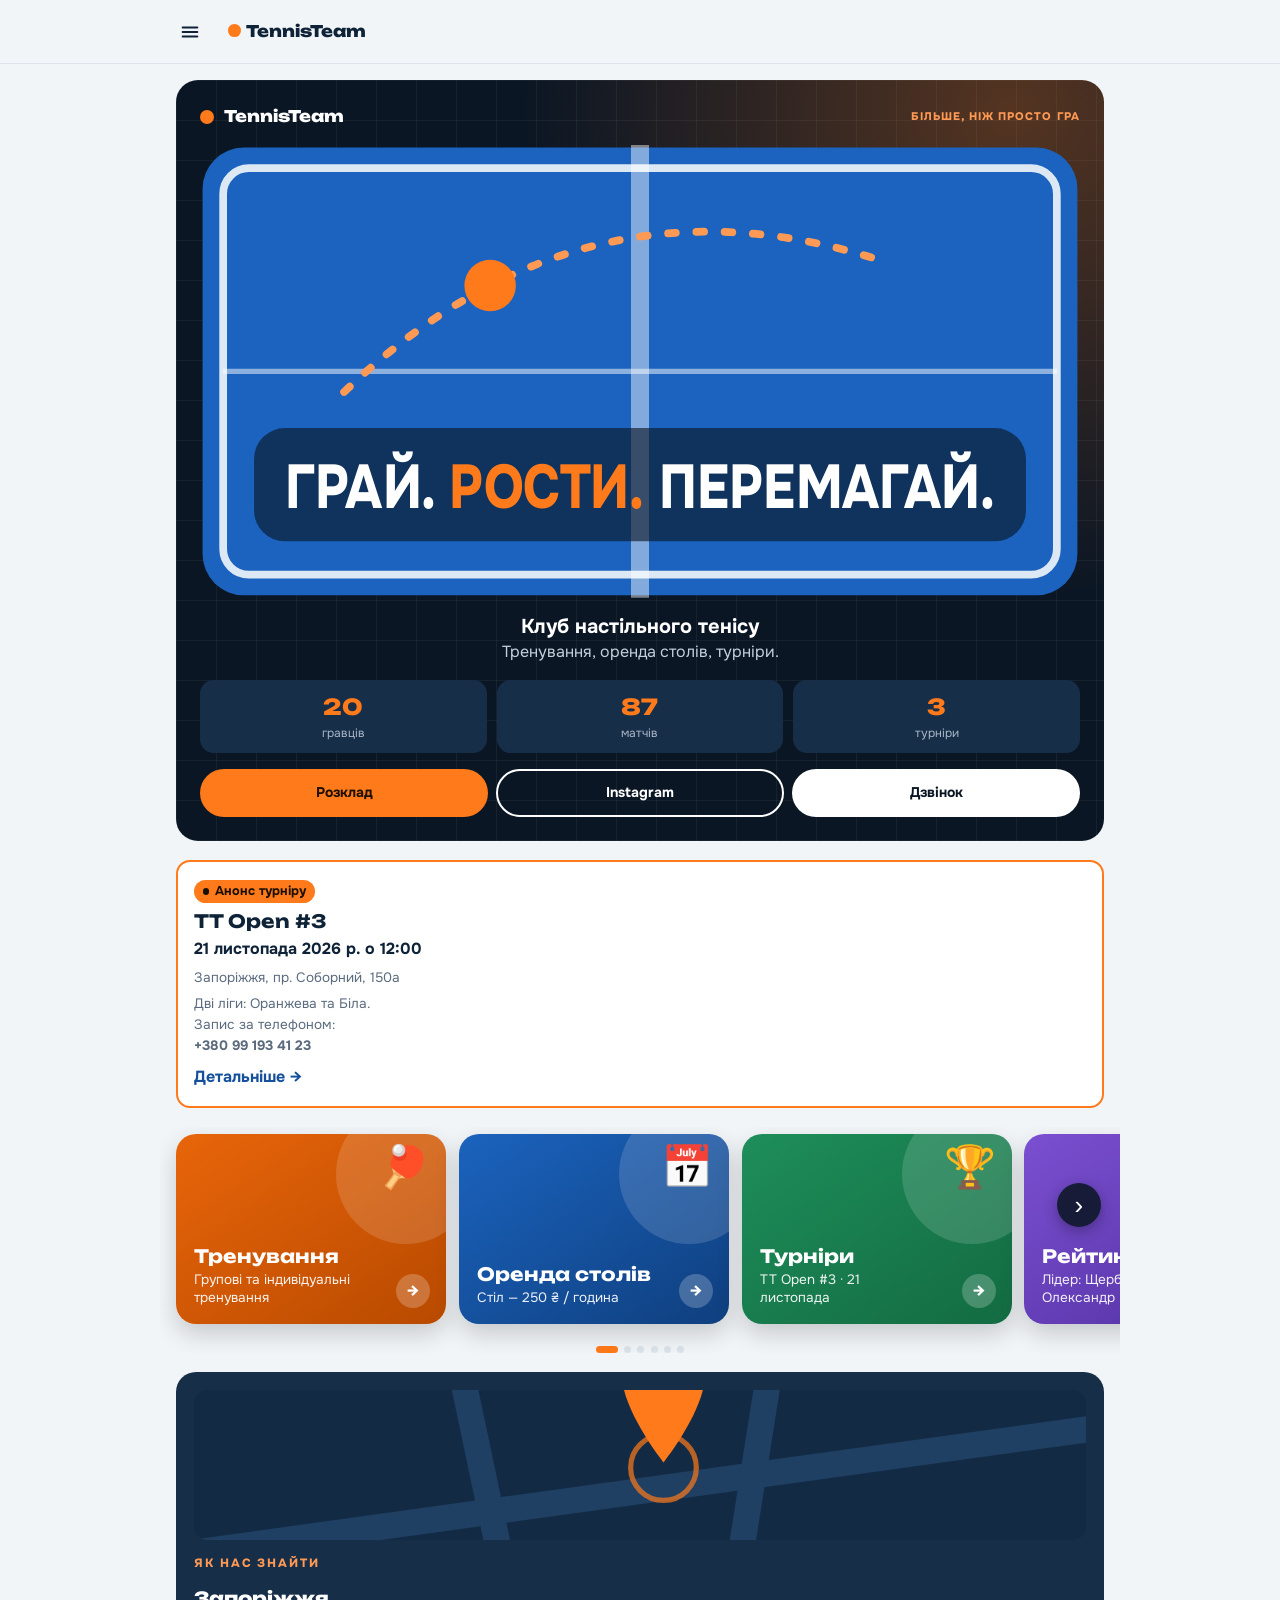
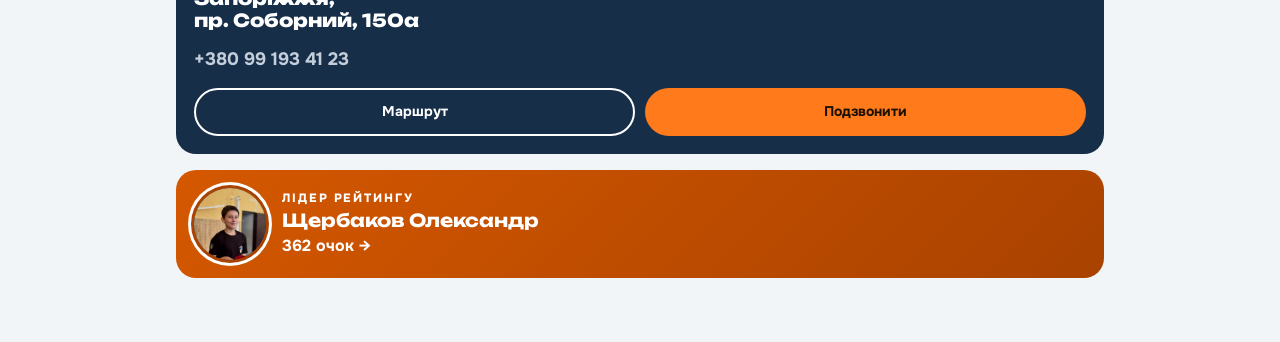
==== commit 755214a0: "Update index.html" ====
--- a/index.html
+++ b/index.html
@@ -564,6 +564,7 @@
 function applyLive() {
   DATA.players = BASE.players.slice(); DATA.tournaments = BASE.tournaments.slice(); DATA.matches = BASE.matches.slice();
   LIVE.items.forEach(it => {
+    if (it.status === "test" || !it.groups) return;
     (it.players || []).forEach(p => { if (!DATA.players.some(x => x.id === p.id)) DATA.players.push({ id: p.id, name: p.name, photo: "photos/" + p.id + ".jpg", group: it.groups[0] ? it.groups[0].name : O, born: p.born || undefined }); });
     if (it.announce) DATA.tournaments = DATA.tournaments.filter(t => t.id !== it.announce);
     const t = { id: it.id, name: it.name, date: it.date, time: it.time, place: it.place || DATA.club.addr, status: it.status, live: true, draw: {}, to: {}, tm: {}, playing: [] };
@@ -1007,7 +1008,7 @@
     const r = await fetch(DATA.live.endpoint + "?t=" + Date.now(), { cache: "no-store" }), d = await r.json();
     if (d && d.items && d.items.some(i => i.id === item.id && i.u === item.u)) return { ok: true };
   } catch (x) { }
-  return { ok: false, err: txt ? "сервер відповів не так, як очікувалось («" + txt.replace(/<[^>]*>/g, " ").replace(/\s+/g, " ").trim().slice(0, 90) + "»). Скрипт оновлено й розгорнуто як «Нова версія»?" : "немає зв’язку із сервером" };
+  return { ok: false, err: txt ? "сервер відповів не так, як очікувалось («" + txt.replace(/<[^>]*>/g, " ").replace(/\s+/g, " ").trim().slice(0, 90) + "»). Скрипт оновлено й розгорнуто як «Нова версія»?" : "відповідь сервера не прочитано (мережа, блокування або помилка в скрипті). Натисніть «Перевірити сервер» і надішліть мені результат" };
 }
 async function flush() {
   if (SYNC.busy) return;
@@ -1039,8 +1040,17 @@
 }
 async function admPing() {
   const ep = DATA.live.endpoint, out = [];
-  try { const r = await fetch(ep + "?t=" + Date.now(), { cache: "no-store" }), t = await r.text(); try { const d = JSON.parse(t); out.push("Читання: OK, турнірів на сервері: " + d.items.length); } catch (x) { out.push("Читання: відповідь не JSON — " + t.replace(/<[^>]*>/g, " ").replace(/\s+/g, " ").trim().slice(0, 120)); } } catch (x) { out.push("Читання: немає зв’язку (" + x.message + ")"); }
-  try { const r = await fetch(ep, { method: "POST", headers: { "Content-Type": "text/plain;charset=utf-8" }, body: JSON.stringify({ key: ADM.key, action: "ping" }) }), t = await r.text(); try { const d = JSON.parse(t); out.push(d.ok ? "Запис: OK, ключ вірний" : d.error === "key" ? "Запис: НЕВІРНИЙ КЛЮЧ" : "Запис: помилка " + (d.error || "")); } catch (x) { out.push("Запис: відповідь не JSON — " + t.replace(/<[^>]*>/g, " ").replace(/\s+/g, " ").trim().slice(0, 120)); } } catch (x) { out.push("Запис: немає зв’язку (" + x.message + ")"); }
+  const post = async obj => { const r = await fetch(ep, { method: "POST", headers: { "Content-Type": "text/plain;charset=utf-8" }, body: JSON.stringify(Object.assign({ key: ADM.key }, obj)) }), t = await r.text(); try { return JSON.parse(t); } catch (x) { return { raw: t.replace(/<[^>]*>/g, " ").replace(/\s+/g, " ").trim().slice(0, 140) || "(порожня відповідь)" }; } };
+  const verdict = d => d.raw ? "відповідь не JSON — " + d.raw : d.ok ? "OK" + (d.v ? " (версія скрипта " + d.v + ")" : " (СТАРА версія скрипта — розгорніть «Нову версію»)") : d.error === "key" ? "НЕВІРНИЙ КЛЮЧ" : "помилка: " + d.error;
+  const step = async (name, fn) => { try { out.push(name + ": " + await fn()); } catch (x) { out.push(name + ": ПОМИЛКА зв’язку (" + (x.message || x) + ")"); } ADM.diag = out.join("\n"); admRender(); };
+  const read = async () => { const r = await fetch(ep + "?t=" + Date.now(), { cache: "no-store" }); return JSON.parse(await r.text()); };
+  const tiny = { id: "ZTEST", name: "тест", status: "test", groups: [], u: Date.now() }, big = Object.assign({}, tiny, { note: "Тест ".repeat(1500) });
+  await step("1. Читання", async () => { const d = await read(); return "OK, турнірів: " + d.items.length + (d.v ? ", версія скрипта " + d.v : ", СТАРА версія скрипта"); });
+  await step("2. Ключ", async () => verdict(await post({ action: "ping" })));
+  await step("3. Збереження (малий запис)", async () => verdict(await post({ action: "save", item: tiny })));
+  await step("4. Читання назад", async () => { const d = await read(); return d.items.some(i => i.id === "ZTEST" && i.u === tiny.u) ? "OK" : "запис НЕ знайдено на сервері"; });
+  await step("5. Збереження (великий запис)", async () => verdict(await post({ action: "save", item: big })));
+  await step("6. Прибирання", async () => verdict(await post({ action: "delete", id: "ZTEST" })));
   ADM.diag = out.join("\n"); admRender();
 }
 function admS2Make(it) {
@@ -1209,4 +1219,4 @@
 if (DATA.live.endpoint) pollLoop();
 </script>
 </body>
-</html>+</html>
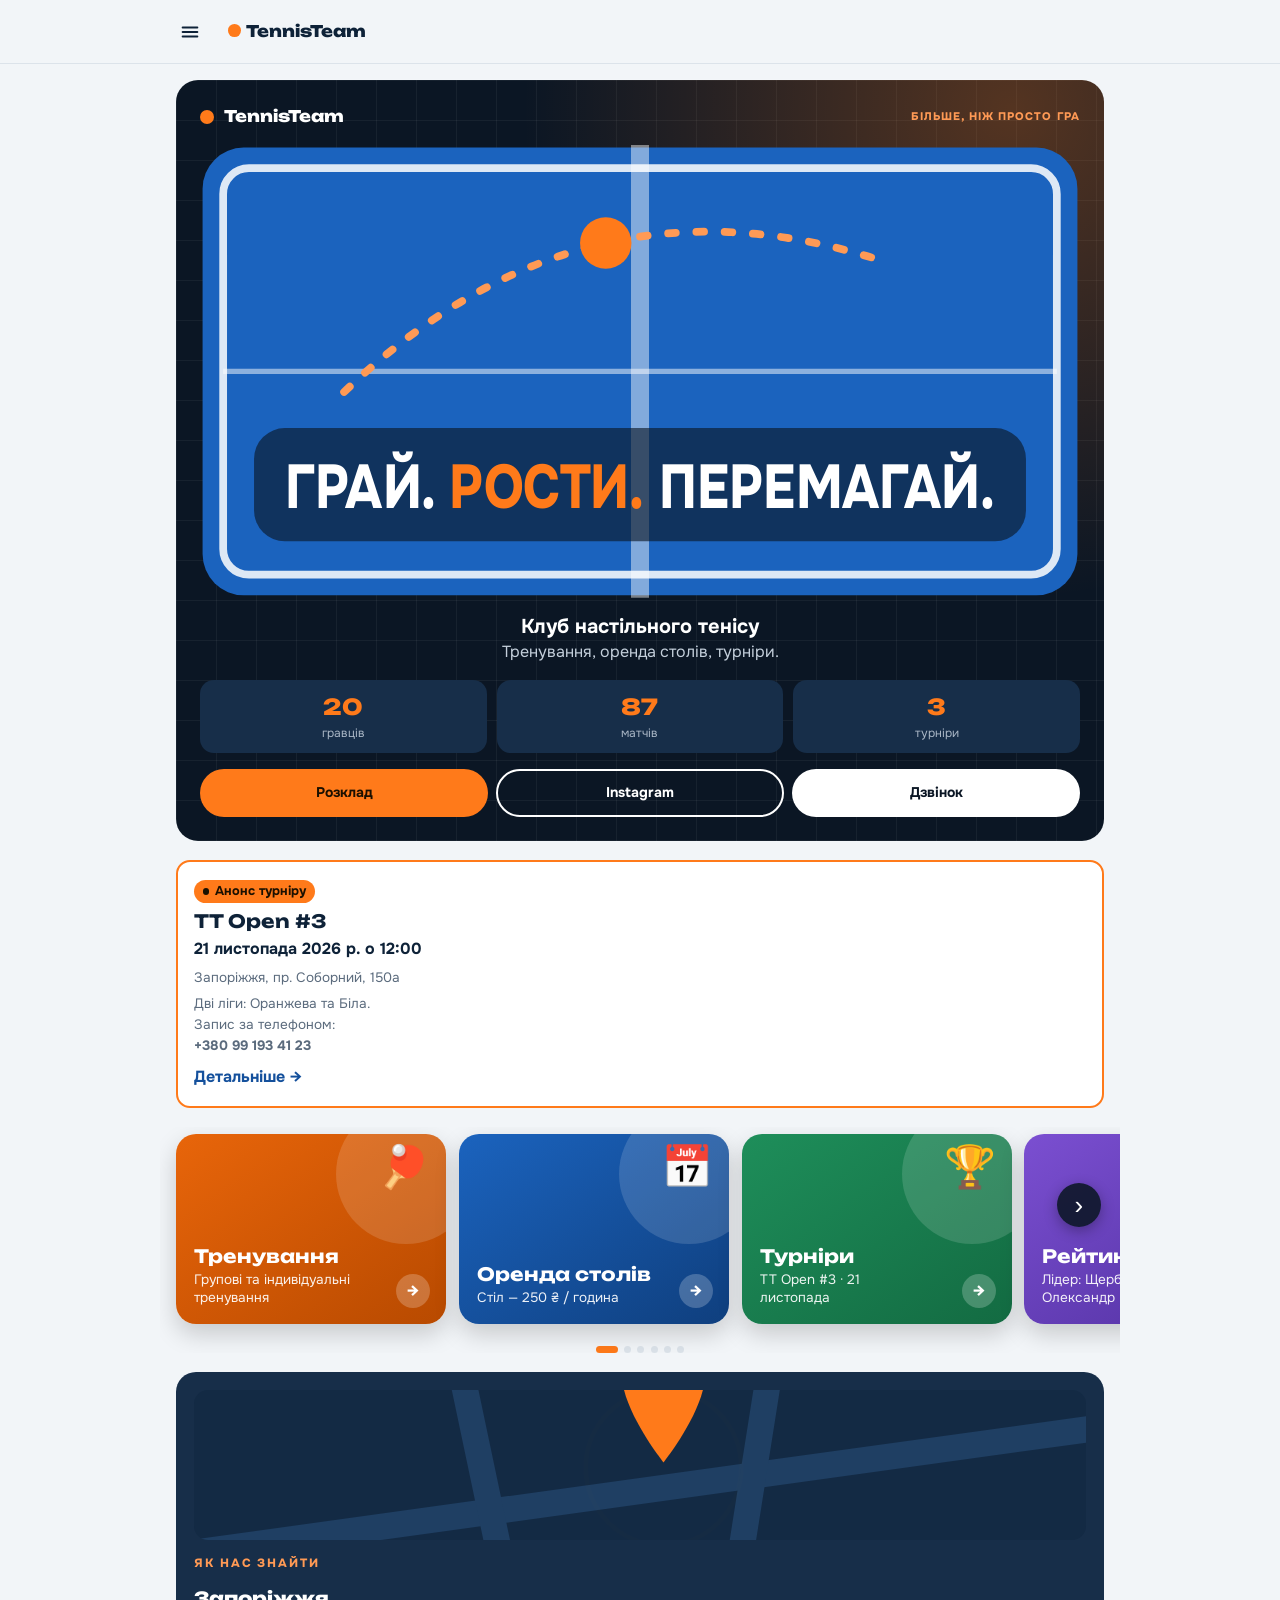
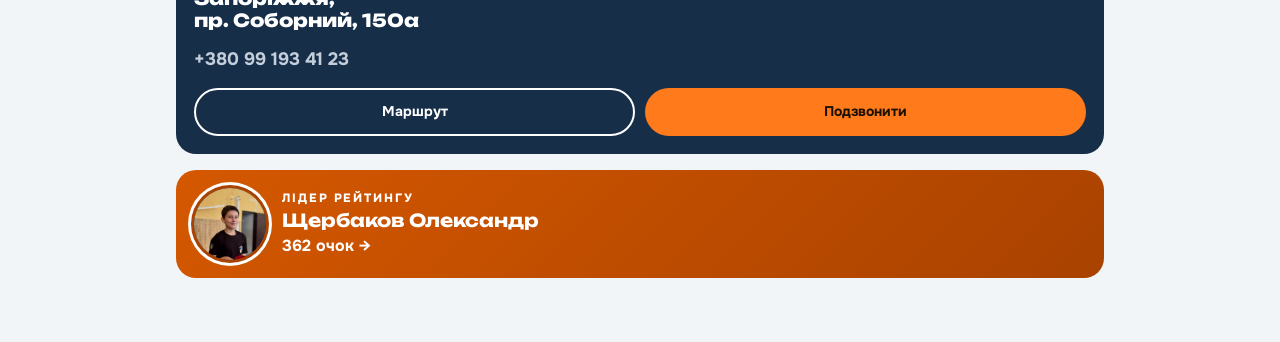
==== commit 1de121dc: "Update index.html" ====
--- a/index.html
+++ b/index.html
@@ -564,7 +564,7 @@
 function applyLive() {
   DATA.players = BASE.players.slice(); DATA.tournaments = BASE.tournaments.slice(); DATA.matches = BASE.matches.slice();
   LIVE.items.forEach(it => {
-    if (it.status === "test" || !it.groups) return;
+    if (it.status === "test" || !it.groups || (it.test && !ADM.key)) return;
     (it.players || []).forEach(p => { if (!DATA.players.some(x => x.id === p.id)) DATA.players.push({ id: p.id, name: p.name, photo: "photos/" + p.id + ".jpg", group: it.groups[0] ? it.groups[0].name : O, born: p.born || undefined }); });
     if (it.announce) DATA.tournaments = DATA.tournaments.filter(t => t.id !== it.announce);
     const t = { id: it.id, name: it.name, date: it.date, time: it.time, place: it.place || DATA.club.addr, status: it.status, live: true, draw: {}, to: {}, tm: {}, playing: [] };
@@ -599,8 +599,8 @@
   compute();
 }
 function stamp() { const e = document.getElementById("lvst"); if (e && LIVE.at) e.textContent = "Оновлено " + LIVE.at.toLocaleTimeString("uk-UA"); }
-const SYNC = { pending: {}, busy: false, err: "", fatal: false, ok: false };
-async function fetchLive(force) {
+const SYNC = { pending: {}, saved: {}, busy: false, err: "", fatal: false, ok: false };
+async function fetchLive(force, again) {
   if (!DATA.live.endpoint) return false;
   try {
     const r = await fetch(DATA.live.endpoint + (DATA.live.endpoint.includes("?") ? "&" : "?") + "t=" + Date.now(), { cache: "no-store" });
@@ -609,18 +609,18 @@
     /* локальні, ще не збережені зміни адміністратора мають пріоритет над відповіддю сервера */
     const merged = d.items.map(si => (SYNC.pending[si.id] && SYNC.pending[si.id] > si.u && LIVE.items.find(x => x.id === si.id)) || si);
     Object.keys(SYNC.pending).forEach(id => { if (!merged.some(x => x.id === id)) { const li = LIVE.items.find(x => x.id === id); if (li) merged.push(li); } });
+    Object.keys(SYNC.saved).forEach(id => { if (Date.now() - SYNC.saved[id] < 30000 && !merged.some(x => x.id === id)) { const li = LIVE.items.find(x => x.id === id); if (li) merged.push(li); } });
     const key = JSON.stringify(merged.map(i => [i.id, i.u, i.status]));
     LIVE.at = new Date();
     const missing = LIVE.items.some(i => !merged.some(x => x.id === i.id));
-    if (!force && missing && (LIVE.miss = (LIVE.miss || 0) + 1) < 2) { stamp(); return true; }
-    LIVE.miss = 0;
+    if (!force && missing && !again) { await new Promise(r => setTimeout(r, 1500)); return fetchLive(false, true); }
     if (force || key !== LIVE.key) { LIVE.items = merged; LIVE.key = key; applyLive(); route(true); }
     stamp();
     return true;
   } catch (e) { return false; }
 }
 function pollLoop() {
-  (document.hidden ? Promise.resolve() : fetchLive()).finally(() => setTimeout(pollLoop, LIVE.items.some(i => i.status === "live") ? 10000 : 60000));
+  (document.hidden ? Promise.resolve() : fetchLive()).finally(() => setTimeout(pollLoop, LIVE.items.some(i => i.status === "live") ? 10000 : 30000));
 }
 const sd = d => new Date(d).toLocaleDateString("uk-UA", { day: "numeric", month: "long" });
 function placeIn(gm, pid) {
@@ -885,16 +885,20 @@
 const admClone = o => JSON.parse(JSON.stringify(o));
 const admGM = g => Object.entries(g.res || {}).map(([k, v]) => { const [i, j] = k.split("-").map(Number), [sa, sb] = v.split(":").map(Number); return { a: g.draw[i - 1], b: g.draw[j - 1], sa, sb }; });
 const resFor = (g, A, B) => { const i = g.draw.indexOf(A) + 1, j = g.draw.indexOf(B) + 1, v = (g.res || {})[Math.min(i, j) + "-" + Math.max(i, j)]; if (!v) return null; const [x, y] = v.split(":"); return i < j ? [x, y] : [y, x]; };
-function admNewDraft() { return { announce: "", name: "", date: new Date().toISOString().slice(0, 10), time: "12:00", groups: [{ name: O, to: 3, draw: [] }], players: [] }; }
+function admNewDraft() { return { announce: "", name: "", date: new Date().toISOString().slice(0, 10), time: "12:00", groups: [{ name: O, to: 3, draw: [] }], players: [], test: false }; }
 function admHtml() {
   if (!DATA.live.endpoint) return `<p class="sub">Сервер для турніру наживо ще не підключено. Додайте адресу скрипта в налаштуваннях сайту (рядок <b>live: { endpoint: "…" }</b>).</p>`;
   const keyBox = `<div class="adm-k"><label>Ключ доступу<input type="password" id="adk" value="${esc(ADM.key)}" autocomplete="off"></label><button class="btn" data-act="key" type="button">Запам’ятати ключ</button> <button class="chip" data-act="ping" type="button">Перевірити сервер</button></div>`;
   const pend = Object.keys(SYNC.pending).length, sync = SYNC.err ? `<p class="adm-msg" style="border-color:#D64545" role="alert">⚠ Не збережено на сервері: ${esc(SYNC.err)}. ${SYNC.fatal ? "Перевірте ключ угорі й натисніть «Повторити»." : "Повторюю автоматично."} <button class="chip" data-act="retry" type="button">Повторити</button></p>` : pend ? `<p class="adm-msg" role="status">Збереження…</p>` : SYNC.ok ? `<p class="adm-msg" role="status">Збережено ✓</p>` : "";
   const msg = sync + (ADM.msg ? `<p class="adm-msg" role="status">${esc(ADM.msg)}</p>` : "") + (ADM.diag ? `<pre class="su-msg">${esc(ADM.diag)}</pre>` : "");
   const lv = admLive();
-  if (lv) return keyBox + msg + admControl(lv);
+  if (lv) return keyBox + msg + admControl(lv) + admAllList();
   if (!ADM.draft) ADM.draft = admNewDraft();
-  return keyBox + msg + admStart() + admDone();
+  return keyBox + msg + admStart() + admAllList();
+}
+function admAllList() {
+  const all = LIVE.items;
+  return all.length ? `<h3 style="margin-top:1.8rem">Усі турніри на сервері</h3><p class="note" style="margin-top:0">Тут можна видалити будь-який, навіть пробний чи зайвий.</p>${all.map(i => `<div class="rr"><span>${esc(i.name || i.id)} · ${i.date ? sd(i.date) : ""} · ${i.status === "live" ? "іде" : i.status === "done" ? "завершено" : esc(i.status || "?")}${i.test ? " · пробний" : ""}</span><span>${i.status === "done" ? `<button class="chip" data-act="reopen" data-id="${i.id}" type="button">Відкрити</button> ` : ""}<button class="chip" data-act="del" data-id="${i.id}" type="button">Видалити</button></span></div>`).join("")}` : "";
 }
 function admDone() {
   const d = LIVE.items.filter(i => i.status === "done");
@@ -906,9 +910,10 @@
   <label>Анонсований турнір<select id="ad-ann"><option value="">— інший —</option>${ups.map(t => `<option value="${t.id}" ${d.announce === t.id ? "selected" : ""}>${esc(t.name)} · ${sd(t.date)}</option>`).join("")}</select></label>
   <label>Назва<input id="ad-name" value="${esc(d.name)}" placeholder="TT Open #3"></label>
   <div class="adm-row"><label>Дата<input id="ad-date" type="date" value="${d.date}"></label><label>Час<input id="ad-time" type="time" value="${d.time}"></label></div>
+  <label class="chk"><input type="checkbox" id="ad-test" ${d.test ? "checked" : ""}> Пробний турнір (його бачите лише ви; глядачам і рейтингу він не показується)</label>
   <p class="note" style="margin:.8rem 0 0">1-й етап — групи (кожен з кожним). Додайте одну або кілька груп; 2-й етап (фінали, сітка) формується пізніше, коли групи зіграні.</p>
   <div class="adm-tabs">${d.groups.map((x, i) => `<button class="chip ${i === ADM.gi ? "on" : ""}" data-act="gtab" data-i="${i}" type="button">${esc(x.name)} (${x.draw.length})</button>`).join("")}<button class="chip" data-act="gadd" type="button">+ група</button>${d.groups.length > 1 ? `<button class="chip" data-act="gdel" type="button">Видалити цю групу</button>` : ""}</div>
-  <div class="adm-row"><label>Назва групи<input id="ad-gname" value="${esc(g.name)}" list="ad-gl"><datalist id="ad-gl"><option value="${O}"><option value="${B}"><option value="Група А"><option value="Група Б"></datalist></label><label>Гра до<select id="ad-to"><option value="3" ${g.to === 3 ? "selected" : ""}>3 перемог</option><option value="4" ${g.to === 4 ? "selected" : ""}>4 перемог</option></select></label></div>
+  <div class="adm-row"><label>Назва групи<input id="ad-gname" value="${esc(g.name)}" list="ad-gl"><datalist id="ad-gl"><option value="${O}"><option value="${B}"><option value="Група А"><option value="Група Б"></datalist></label><label>Гра до<select id="ad-to"><option value="2" ${g.to === 2 ? "selected" : ""}>2 перемог</option><option value="3" ${g.to === 3 ? "selected" : ""}>3 перемог</option><option value="4" ${g.to === 4 ? "selected" : ""}>4 перемог</option></select></label></div>
   <p class="note" style="margin:.4rem 0">Торкайтеся гравців <b>у порядку номерів жеребкування</b>: 1-й, 2-й, 3-й… Повторне торкання прибирає гравця.</p>
   <div class="adm-chips">${all.map(p => { const n = g.draw.indexOf(p.id) + 1, inOther = !n && d.groups.some((x, i) => i !== ADM.gi && x.draw.includes(p.id)); return `<button class="chip ${n ? "on" : ""}" ${inOther ? 'style="opacity:.45"' : ""} data-act="pick" data-id="${p.id}" type="button">${n ? `<i>${n}</i>` : ""}${esc(p.name)}</button>`; }).join("")}</div>
   <div class="adm-row"><label>Новий гравець<input id="ad-nn" placeholder="Прізвище Ім’я"></label><label>Рік народж.<input id="ad-ny" inputmode="numeric" placeholder="2010"></label></div>
@@ -949,7 +954,7 @@
   if (has) return `<h3 style="margin-top:1.6rem">2-й етап</h3><p class="note" style="margin-top:0">Сформовано: ${it.br ? "сітка плей-оф" : it.s2 === "places" ? "стикові матчі за місцями" : "фінали за місцями"}. Результати вносяться у вкладках вище.</p><button class="chip" data-act="s2cancel" type="button">Скасувати 2-й етап</button>`;
   return `<h3 style="margin-top:1.6rem">2-й етап</h3>
   <label>Формат<select id="s2-type"><option value="pools" ${o.type === "pools" ? "selected" : ""}>Фінали за місцями (1–4, 5–8…)</option><option value="bracket" ${o.type === "bracket" ? "selected" : ""}>Сітка плей-оф</option><option value="places" ${o.type === "places" ? "selected" : ""}>Стикові матчі за місцями (2 групи)</option></select></label>
-  <div class="adm-row">${o.type !== "places" ? `<label>З кожної групи<select id="s2-k">${[1, 2, 3, 4].map(k => `<option value="${k}" ${o.k === k ? "selected" : ""}>${k}</option>`).join("")}</select></label>` : ""}<label>Гра до<select id="s2-to"><option value="3" ${o.to === 3 ? "selected" : ""}>3 перемог</option><option value="4" ${o.to === 4 ? "selected" : ""}>4 перемог</option></select></label></div>
+  <div class="adm-row">${o.type !== "places" ? `<label>З кожної групи<select id="s2-k">${[1, 2, 3, 4].map(k => `<option value="${k}" ${o.k === k ? "selected" : ""}>${k}</option>`).join("")}</select></label>` : ""}<label>Гра до<select id="s2-to"><option value="2" ${o.to === 2 ? "selected" : ""}>2 перемог</option><option value="3" ${o.to === 3 ? "selected" : ""}>3 перемог</option><option value="4" ${o.to === 4 ? "selected" : ""}>4 перемог</option></select></label></div>
   ${o.type === "pools" ? `<label class="chk"><input type="checkbox" id="s2-carry" ${o.carry ? "checked" : ""}> Зараховувати результати з групи</label>` : ""}${o.type === "bracket" ? `<label class="chk"><input type="checkbox" id="s2-third" ${o.third ? "checked" : ""}> Матч за 3 місце</label>` : ""}
   <p class="note">${o.type === "pools" ? "Перші K з кожної групи грають фінал за 1–" + "…, наступні K — другий фінал і т. д. (кожен з кожним)." : o.type === "bracket" ? "Перші K з кожної групи потрапляють у сітку навхрест (1 група — 2 місце іншої)." : "Місце k однієї групи грає з місцем k іншої: за 1–2, 3–4, 5–6…"} Склад формується за поточними таблицями груп.</p>
   <button class="btn" data-act="s2make" type="button" style="border:0;cursor:pointer;font:inherit;font-weight:700">Сформувати 2-й етап</button>`;
@@ -965,7 +970,7 @@
     const ms = DATA.matches.filter(m => m.tid === it.id && m.t === g.name);
     body = `<details class="rd" open><summary>Таблиця: ${esc(g.name)}</summary><div style="margin:.4rem 0">${crossTable(g.name, ms, g.draw).replace(/<h3[^>]*>.*?<\/h3>/, "").replace(/<a [^>]*>(.*?)<\/a>/g, "$1")}</div></details>${admRows(it, g)}`;
   }
-  return `<h3 style="margin-top:1.2rem">${esc(it.name)} <span class="tag live">● Іде зараз</span></h3>
+  return `<h3 style="margin-top:1.2rem">${esc(it.name)} <span class="tag live">● Іде зараз</span>${it.test ? " <span class=\"tag\">пробний</span>" : ""}</h3>
   <p class="note" style="margin-top:0">Натисніть «▶ Старт», коли зустріч починається — на сайті з’явиться секундомір. Потім торкніться рядка й виберіть рахунок: час зупиниться, результат одразу побачать усі (до ~20 с).</p>${playing}
   <div class="adm-tabs">${tabs.map((n, i) => `<button class="chip ${i === ADM.tab ? "on" : ""}" data-act="ctab" data-i="${i}" type="button">${esc(n)}</button>`).join("")}</div>
   ${body}${admStage2(it)}
@@ -984,6 +989,7 @@
     if (t.id === "s2-third") { o.third = t.checked; return; }
     if (!d) return;
     if (t.id === "ad-name") d.name = t.value; else if (t.id === "ad-date") d.date = t.value; else if (t.id === "ad-time") d.time = t.value;
+    else if (t.id === "ad-test") d.test = t.checked;
     else if (t.id === "ad-gname") d.groups[ADM.gi].name = t.value;
     else if (t.id === "ad-to") d.groups[ADM.gi].to = +t.value;
     else if (t.id === "ad-ann") { d.announce = t.value; const a = BASE.tournaments.find(x => x.id === t.value); if (a) { d.name = a.name; d.date = a.date; d.time = a.time || d.time; } admRender(); }
@@ -1020,7 +1026,7 @@
       const item = LIVE.items.find(i => i.id === id);
       if (!item) { delete SYNC.pending[id]; continue; }
       const sent = item.u, r = await postItem(item);
-      if (r.ok) { if (SYNC.pending[id] === sent) delete SYNC.pending[id]; SYNC.ok = true; }
+      if (r.ok) { if (SYNC.pending[id] === sent) delete SYNC.pending[id]; SYNC.saved[id] = Date.now(); SYNC.ok = true; }
       else { SYNC.err = r.err; SYNC.fatal = !!r.fatal; break; }
     }
   } finally { SYNC.busy = false; }
@@ -1033,10 +1039,15 @@
   ADM.msg = ""; applyLive(); admRender(); route(true); flush();
 }
 async function admDelete(id) {
-  delete SYNC.pending[id]; LIVE.items = LIVE.items.filter(i => i.id !== id); LIVE.key = ""; applyLive(); ADM.msg = "Видалення…"; admRender(); route(true);
-  let ok = false;
-  try { const r = await fetch(DATA.live.endpoint, { method: "POST", headers: { "Content-Type": "text/plain;charset=utf-8" }, body: JSON.stringify({ key: ADM.key, action: "delete", id }) }); const d = JSON.parse(await r.text()); ok = !!d.ok; if (d.error === "key") { ADM.msg = "Невірний ключ — турнір НЕ видалено на сервері."; admRender(); return; } } catch (x) { }
-  ADM.msg = ok ? "Видалено." : "Не вдалося підтвердити видалення на сервері — перевірте з’єднання."; admRender();
+  delete SYNC.pending[id]; delete SYNC.saved[id]; LIVE.items = LIVE.items.filter(i => i.id !== id); LIVE.key = ""; applyLive(); ADM.msg = "Видалення…"; admRender(); route(true);
+  let res = null;
+  try { const r = await fetch(DATA.live.endpoint, { method: "POST", headers: { "Content-Type": "text/plain;charset=utf-8" }, body: JSON.stringify({ key: ADM.key, action: "delete", id }) }); res = JSON.parse(await r.text()); } catch (x) { }
+  if (res && res.error === "key") { ADM.msg = "Невірний ключ — на сервері НЕ видалено."; await fetchLive(true); admRender(); return; }
+  await sleep(900);
+  let gone = false;
+  try { const r = await fetch(DATA.live.endpoint + "?t=" + Date.now(), { cache: "no-store" }), d = await r.json(); gone = !d.items.some(i => i.id === id); } catch (x) { }
+  await fetchLive(true);
+  ADM.msg = gone ? "Видалено ✓" : "Сервер не підтвердив видалення. Натисніть «Перевірити сервер» і спробуйте ще раз."; admRender();
 }
 async function admPing() {
   const ep = DATA.live.endpoint, out = [];
@@ -1103,7 +1114,7 @@
     const bad = d.groups.find(g => g.draw.length < 3);
     if (!d.name.trim()) ADM.msg = "Вкажіть назву турніру."; else if (bad) ADM.msg = "У групі «" + bad.name + "» має бути щонайменше 3 учасники."; else if (new Set(d.groups.map(g => g.name.trim())).size < d.groups.length) ADM.msg = "Назви груп мають відрізнятися.";
     else {
-      const used = new Set(d.groups.flatMap(g => g.draw)), item = { id: "L" + d.date.replace(/-/g, "") + (LIVE.items.length ? "-" + LIVE.items.length : ""), name: d.name.trim(), date: d.date, time: d.time, announce: d.announce, status: "live", players: d.players.filter(p => used.has(p.id)), groups: d.groups.map(g => ({ name: g.name.trim(), to: g.to, draw: g.draw, res: {}, tm: {} })) };
+      const used = new Set(d.groups.flatMap(g => g.draw)), item = { id: "L" + d.date.replace(/-/g, "") + (LIVE.items.length ? "-" + LIVE.items.length : ""), name: d.name.trim(), date: d.date, time: d.time, announce: d.announce, status: "live", test: d.test || undefined, players: d.players.filter(p => used.has(p.id)), groups: d.groups.map(g => ({ name: g.name.trim(), to: g.to, draw: g.draw, res: {}, tm: {} })) };
       ADM.draft = null; ADM.tab = 0; admSave(item); return;
     }
   }
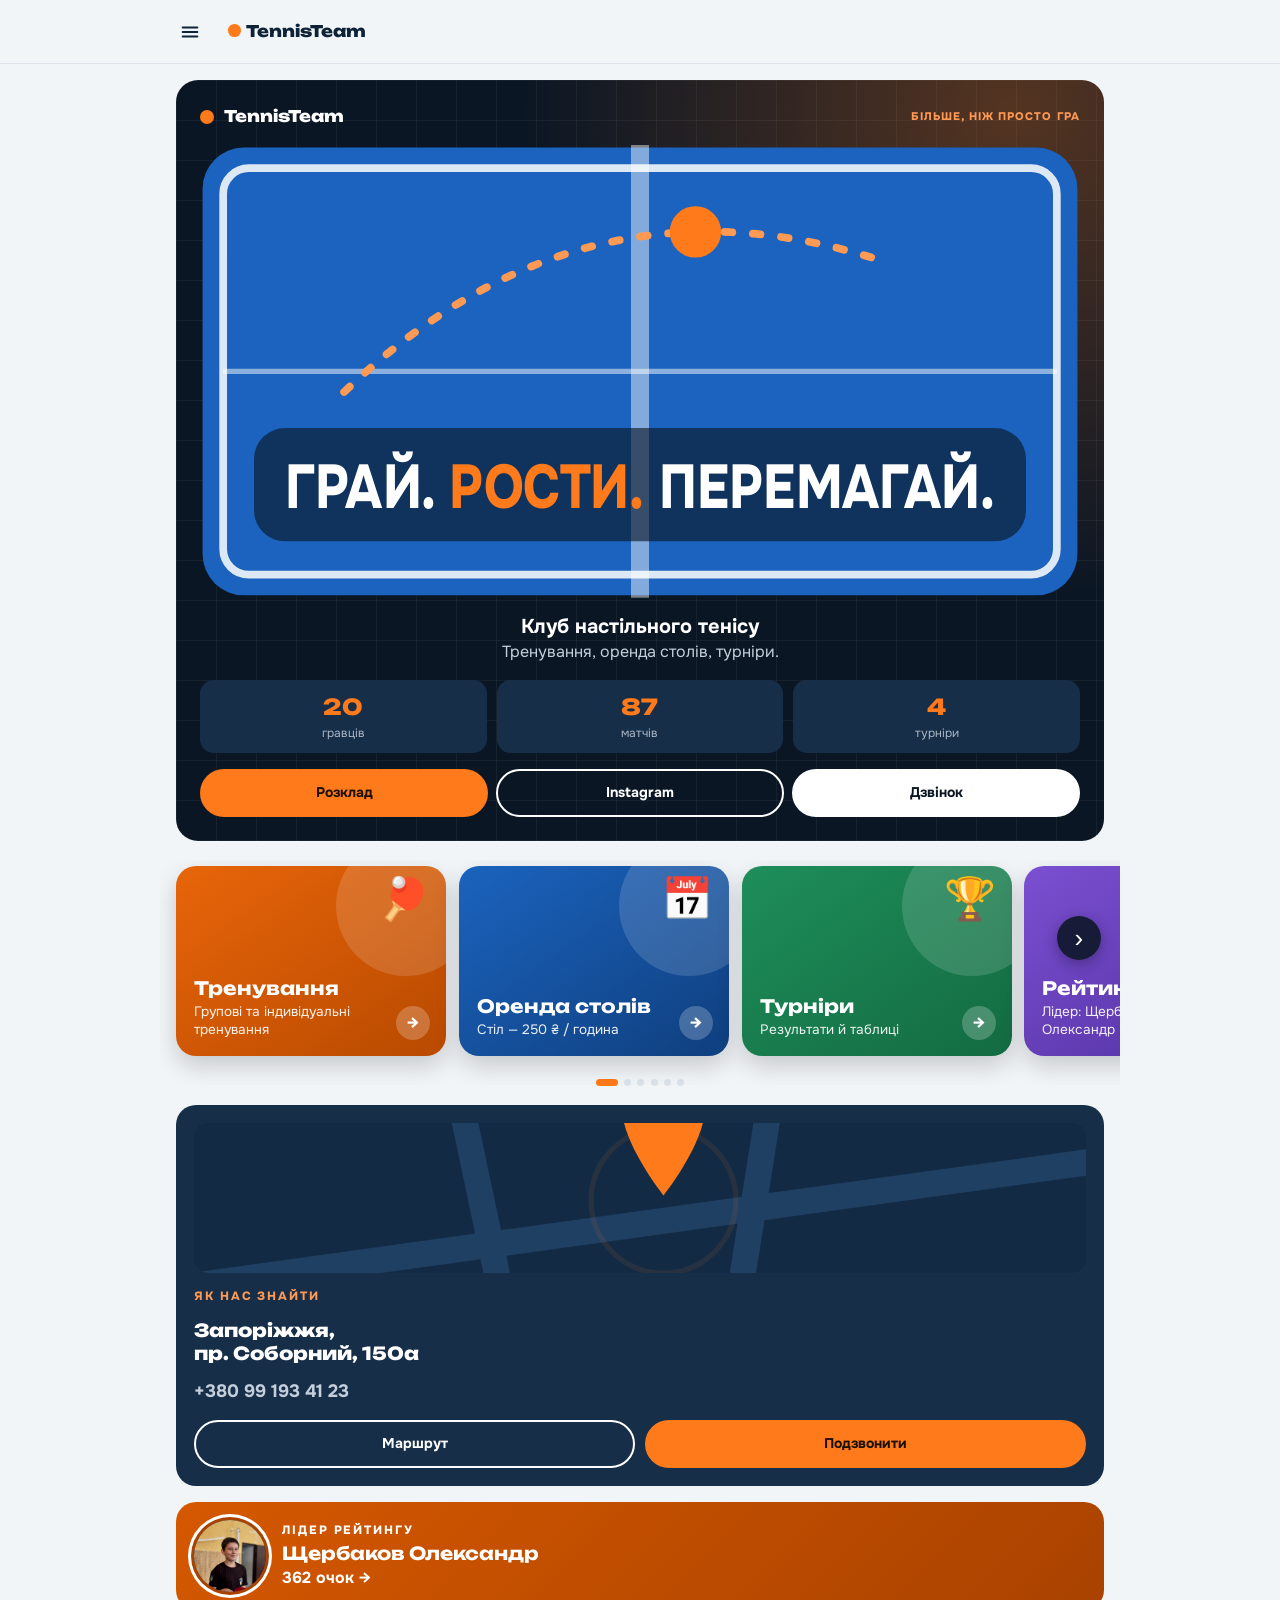
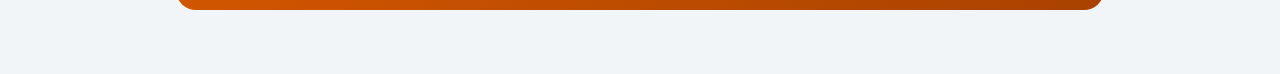
==== commit a501db26: "Update index.html" ====
--- a/index.html
+++ b/index.html
@@ -335,6 +335,7 @@
   tournaments: [
     { id: "t1", name: "TT Open #1", date: "2026-11-07", place: "Запоріжжя, пр. Соборний, 150а", status: "done", winners: [{ g: B, id: "lutsenko-viktor" }, { g: O, id: "shcherbakov" }] },
     { id: "t2", name: "TT Open #2", date: "2026-11-15", time: "12:00", place: "Запоріжжя, пр. Соборний, 150а", status: "done", winners: [{ g: O, id: "shcherbakov" }], draw: { [O]: ["rohozniy", "yeremenko", "miniailo", "horbatiuk", "buhrinov-m", "buhrinov-r", "shcherbakov", "felskyi", "lunen"] } },
+    { id: "t4", name: "TT Open #4", date: "2026-11-22", time: "12:00", place: "Запоріжжя, пр. Соборний, 150а", status: "up", info: "Дві ліги: Оранжева та Біла.<br>Запис за телефоном:<br><b style=\"white-space:nowrap\">+380 99 193 41 23</b>" },
     { id: "t3", name: "TT Open #3", date: "2026-11-21", time: "12:00", place: "Запоріжжя, пр. Соборний, 150а", status: "up", info: "Дві ліги: Оранжева та Біла.<br>Запис за телефоном:<br><b style=\"white-space:nowrap\">+380 99 193 41 23</b>" }
   ],
   /* draw (у турнірі) — гравці в порядку номерів жеребкування [1], [2], [3]… Від нього залежить порядок турів (див. rrRound), а отже й підрахунок рейтингу. */
@@ -556,11 +557,50 @@
   return { rounds, third };
 }
 const fmtDur = ms => { const t = Math.max(0, Math.floor(ms / 1000)); return Math.floor(t / 60) + ":" + String(t % 60).padStart(2, "0"); };
-const nowS = () => Math.round(Date.now() / 1000);
-const tmHtml = tm => !tm || !tm[0] ? "" : tm[1] ? `<span class="tdur">⏱ ${fmtDur((tm[1] - tm[0]) * 1000)}</span>` : `<span class="tmr" data-s="${tm[0] * 1000}">${fmtDur(Date.now() - tm[0] * 1000)}</span>`;
-setInterval(() => document.querySelectorAll(".tmr").forEach(e => { e.textContent = fmtDur(Date.now() - (+e.dataset.s)); }), 1000);
+let SKEW = 0; /* різниця між часом сервера і годинником цього пристрою — щоб секундомір скрізь показував однаково */
+const nowMs = () => Date.now() + SKEW;
+const nowS = () => Math.round(nowMs() / 1000);
+const tmHtml = tm => !tm || !tm[0] ? "" : tm[1] ? `<span class="tdur">⏱ ${fmtDur((tm[1] - tm[0]) * 1000)}</span>` : `<span class="tmr" data-s="${tm[0] * 1000}">${fmtDur(nowMs() - tm[0] * 1000)}</span>`;
+setInterval(() => document.querySelectorAll(".tmr").forEach(e => { e.textContent = fmtDur(nowMs() - (+e.dataset.s)); }), 1000);
 const nmOf = id => P[id] ? P[id].name : "?";
 const plink = id => id ? `<a href="#p-${id}">${esc(nmOf(id))}</a>` : `<span class="note" style="margin:0">очікується</span>`;
+function clsModel(b) {
+  const P2 = pow2(b.seeds.length), res = b.res || {}, tms = b.tm || {}, matches = [], places = {};
+  const sc = k => res[k] ? res[k].split(":").map(Number) : null;
+  const slots0 = [];
+  for (let i = 0; i < P2; i++) slots0.push(b.seeds[i] || 0); /* 0 — вільне місце (bye), null — ще невідомо */
+  const lbl = (n, p0) => (n === 2 ? (p0 === 1 ? "Фінал" : "За " + p0 + " місце") : n === 4 ? "Півфінали" : n === 8 ? "Чвертьфінали" : "1/" + (n / 2) + " фіналу") + (n > 2 && p0 > 1 ? " (місця " + p0 + "–" + (p0 + n - 1) + ")" : "");
+  const rec = (slots, p0, path, lvl) => {
+    const n = slots.length;
+    if (n === 1) { if (slots[0]) places[slots[0]] = p0; return; }
+    const ws = [], ls = [];
+    for (let i = 0; i < n / 2; i++) {
+      const a = slots[i], c = slots[n - 1 - i], key = path + (i + 1);
+      let w, l, sv = null, bye = false;
+      if (a === 0 || c === 0) { bye = true; w = a === 0 ? c : a; l = 0; }
+      else if (a && c) { sv = sc(key); w = sv ? (sv[0] > sv[1] ? a : c) : null; l = sv ? (sv[0] > sv[1] ? c : a) : null; }
+      else { w = null; l = null; }
+      matches.push({ key, a, b: c, s: sv, bye, tm: tms[key], w, l, n, p0, lvl, label: lbl(n, p0) });
+      ws.push(w); ls.push(l);
+    }
+    rec(ws, p0, path + "W", lvl + 1); rec(ls, p0 + n / 2, path + "L", lvl + 1);
+  };
+  rec(slots0, b.start || 1, "", 1);
+  return { matches, places };
+}
+function clsSections(m) {
+  const g = [];
+  m.matches.forEach(x => { if (x.bye) return; const l = g[g.length - 1]; if (l && l.label === x.label) l.rows.push(x); else g.push({ label: x.label, rows: [x] }); });
+  return g;
+}
+function cbHtml(t) {
+  if (!t.cbm) return "";
+  return t.cbm.map((m, ci) => {
+    const row = x => `<div class="rr"><span>${plink(x.a || null)} — ${plink(x.b || null)}</span><span class="rrt">${tmHtml(x.tm)}${x.tm && x.tm[0] && !x.tm[1] && !x.s ? "" : `<b class="rsc ${x.s ? (x.s[0] > x.s[1] ? "w" : "l") : ""}">${x.s ? x.s[0] + ":" + x.s[1] : "—"}</b>`}</span></div>`;
+    const pl = Object.entries(m.places).sort((x, y) => x[1] - y[1]);
+    return `<h3 style="margin:1.4rem 0 .4rem">${esc(t.cb[ci].name)}</h3>` + clsSections(m).map(g => `<details class="rd" open><summary>${g.label}</summary>${g.rows.map(row).join("")}</details>`).join("") + (pl.length ? `<details class="rd"><summary>Підсумкові місця</summary>${pl.map(([id, p]) => `<div class="rr"><span><b>${p}.</b> ${plink(id)}</span></div>`).join("")}</details>` : "");
+  }).join("");
+}
 function applyLive() {
   DATA.players = BASE.players.slice(); DATA.tournaments = BASE.tournaments.slice(); DATA.matches = BASE.matches.slice();
   LIVE.items.forEach(it => {
@@ -588,9 +628,20 @@
       rs.forEach((r, ri) => r.forEach(x => { if (!x.bye) push(x, 2000 + ri + 1); }));
       if (t.brm.third) push(t.brm.third, 2000 + rs.length);
     }
+    if (it.cb && it.cb.length) {
+      t.cb = it.cb; t.cbm = it.cb.map(clsModel);
+      t.cbm.forEach((m, ci) => m.matches.forEach(x => {
+        if (x.bye) return;
+        const bn = it.cb[ci].name;
+        if (x.a && x.b && x.s) DATA.matches.push({ d: it.date, a: x.a, b: x.b, sa: x.s[0], sb: x.s[1], tid: it.id, t: bn, br: 1, rd: 3000 + x.lvl * 10 + ci });
+        if (x.a && x.b && !x.s && x.tm && x.tm[0] && !x.tm[1]) t.playing.push({ g: bn, a: x.a, b: x.b, s: x.tm[0] });
+      }));
+    }
     if (it.status === "done") {
       const champ = t.brm ? t.brm.rounds[t.brm.rounds.length - 1][0].w : null, g2 = it.groups.find(g => g.stage);
-      if (champ) t.winners = [{ g: "Переможець", id: champ }];
+      const cchamp = t.cbm ? (Object.entries(t.cbm[0].places).find(([id, p]) => p === 1) || [])[0] : null;
+      if (cchamp) t.winners = [{ g: "Переможець", id: cchamp }];
+      else if (champ) t.winners = [{ g: "Переможець", id: champ }];
       else if (g2) { const gm = DATA.matches.filter(m => m.tid === it.id && m.t === g2.name); if (gm.length) t.winners = [{ g: "Переможець", id: groupOrder(gm, g2.draw)[0] }]; }
       else t.winners = it.groups.map(g => { const gm = DATA.matches.filter(m => m.tid === it.id && m.t === g.name); return gm.length ? { g: g.name, id: groupOrder(gm, g.draw)[0] } : null; }).filter(Boolean);
     }
@@ -603,9 +654,10 @@
 async function fetchLive(force, again) {
   if (!DATA.live.endpoint) return false;
   try {
-    const r = await fetch(DATA.live.endpoint + (DATA.live.endpoint.includes("?") ? "&" : "?") + "t=" + Date.now(), { cache: "no-store" });
-    const d = await r.json();
+    const t0 = Date.now(), r = await fetch(DATA.live.endpoint + (DATA.live.endpoint.includes("?") ? "&" : "?") + "t=" + Date.now(), { cache: "no-store" });
+    const d = await r.json(), t1 = Date.now();
     if (!d || !d.ok) return false;
+    if (d.t) SKEW = d.t - (t0 + t1) / 2;
     /* локальні, ще не збережені зміни адміністратора мають пріоритет над відповіддю сервера */
     const merged = d.items.map(si => (SYNC.pending[si.id] && SYNC.pending[si.id] > si.u && LIVE.items.find(x => x.id === si.id)) || si);
     Object.keys(SYNC.pending).forEach(id => { if (!merged.some(x => x.id === id)) { const li = LIVE.items.find(x => x.id === id); if (li) merged.push(li); } });
@@ -622,6 +674,7 @@
 function pollLoop() {
   (document.hidden ? Promise.resolve() : fetchLive()).finally(() => setTimeout(pollLoop, LIVE.items.some(i => i.status === "live") ? 10000 : 30000));
 }
+const upcoming = () => DATA.tournaments.filter(t => t.status === "up" && t.date >= ASOF).sort((x, y) => x.date.localeCompare(y.date));
 const sd = d => new Date(d).toLocaleDateString("uk-UA", { day: "numeric", month: "long" });
 function placeIn(gm, pid) {
   const S = {};
@@ -709,12 +762,13 @@
 }
 const pl = (n, a, b, c) => n % 10 === 1 && n % 100 !== 11 ? a : n % 10 >= 2 && n % 10 <= 4 && (n % 100 < 10 || n % 100 >= 20) ? b : c;
 function signupForm() {
-  const t = DATA.tournaments.find(x => x.status === "up");
+  const ups = upcoming(), t = ups[0];
   if (!t) return "";
   return `<div class="su" id="su">
-    <h3>Запис на ${t.name}</h3>
-    <p class="sub">${fmt(t.date)}${t.time ? " о " + t.time : ""}. Заповніть форму — заявка піде тренеру.</p>
+    <h3>Запис на турнір</h3>
+    <p class="sub">Заповніть форму — заявка піде тренеру.</p>
     <form id="suf" onsubmit="return signup(event)" novalidate>
+      <label>Турнір<select name="tid">${ups.map(x => `<option value="${x.id}">${x.name} · ${fmt(x.date)}${x.time ? " о " + x.time : ""}</option>`).join("")}</select></label>
       <label>Ім’я та прізвище<input name="name" autocomplete="name" required></label>
       <label>Вік<input name="age" inputmode="numeric" autocomplete="off"></label>
       <label>Ліга<select name="league"><option>Не знаю — підкажіть</option><option>${O}</option><option>${B}</option></select></label>
@@ -735,7 +789,7 @@
   const phone = v("phone");
   if (v("name").length < 3) { err.textContent = "Вкажіть ім’я та прізвище."; return false; }
   if (phone.replace(/\D/g, "").length < 10) { err.textContent = "Вкажіть номер телефону (мінімум 10 цифр)."; return false; }
-  const t = DATA.tournaments.find(x => x.status === "up");
+  const t = DATA.tournaments.find(x => x.id === v("tid")) || upcoming()[0];
   const msg = ["🏓 Запис на " + t.name + " (" + fmt(t.date) + (t.time ? ", " + t.time : "") + ")", "Ім’я: " + v("name"), "Вік: " + (v("age") || "—"), "Ліга: " + v("league"), "Телефон: " + phone, v("comment") ? "Коментар: " + v("comment") : ""].filter(Boolean).join("\n");
   const btn = f.querySelector("button[type=submit]");
   if (DATA.signup.endpoint) {
@@ -761,7 +815,7 @@
 }
 const views = {
   home: () => {
-    const up = DATA.tournaments.filter(t => t.status === "up").sort((x, y) => x.date.localeCompare(y.date))[0], lv = DATA.tournaments.find(t => t.status === "live");
+    const ups = upcoming(), up = ups[0], lv = DATA.tournaments.find(t => t.status === "live");
     const info = {
       schedule: ["🏓", "Групові та індивідуальні тренування", "#E8650A", "#B84A00"],
       rent: ["📅", `Стіл — ${DATA.rent[0].price} / година`, "#1B63BE", "#0F3F7E"],
@@ -787,8 +841,8 @@
       <div class="hx-stats"><div><b>${ranked.length}</b>${pl(ranked.length, "гравець", "гравці", "гравців")}</div><div><b>${DATA.matches.filter(m => !m.carry).length}</b>${pl(DATA.matches.filter(m => !m.carry).length, "матч", "матчі", "матчів")}</div><div><b>${DATA.tournaments.length}</b>${pl(DATA.tournaments.length, "турнір", "турніри", "турнірів")}</div></div>
       <div class="hx-btns"><a class="hb o" href="#schedule">Розклад</a><a class="hb l" href="${DATA.club.ig}">Instagram</a><a class="hb w" href="tel:${DATA.club.phone.replace(/\s/g, "")}">Дзвінок</a></div>
     </section>
-    ${lv ? `<a class="card accent live" href="#t-${lv.id}"><span class="tag live">● Іде зараз</span><h3 style="margin:.5rem 0 .3rem;font-size:1.15rem">${lv.name}</h3><div class="when">Результати оновлюються наживо</div><span class="go">Дивитись таблицю →</span></a>` : ""}
-    ${up ? `<a class="card accent" href="#tournaments"><span class="tag up">Анонс турніру</span><h3 style="margin:.5rem 0 .3rem;font-size:1.15rem">${up.name}</h3><div class="when">${fmt(up.date)}${up.time ? " о " + up.time : ""}</div>${up.place ? `<div class="note" style="margin:.3rem 0 0">${up.place}</div>` : ""}${up.info ? `<div class="note" style="margin:.3rem 0 0">${up.info}</div>` : ""}<span class="go">Детальніше →</span></a>` : ""}
+    ${lv ? `<a class="card accent live" href="#t-${lv.id}"><span class="tag live">● Іде зараз</span><h3 style="margin:.5rem 0 .3rem;font-size:1.15rem">${lv.name}</h3><div class="when">Результати оновлюються наживо</div>${lv.playing && lv.playing.length ? lv.playing.slice(0, 3).map(x => `<div class="note" style="margin:.35rem 0 0">▶ ${esc(nmOf(x.a))} — ${esc(nmOf(x.b))} <span class="tmr" data-s="${x.s * 1000}">${fmtDur(nowMs() - x.s * 1000)}</span></div>`).join("") : ""}<span class="go">Дивитись таблицю →</span></a>` : ""}
+    ${ups.slice(0, 2).map(u => `<a class="card accent" href="#tournaments"><span class="tag up">Анонс турніру</span><h3 style="margin:.5rem 0 .3rem;font-size:1.15rem">${u.name}</h3><div class="when">${fmt(u.date)}${u.time ? " о " + u.time : ""}</div>${u.place ? `<div class="note" style="margin:.3rem 0 0">${u.place}</div>` : ""}${u.info ? `<div class="note" style="margin:.3rem 0 0">${u.info}</div>` : ""}<span class="go">Детальніше →</span></a>`).join("")}
     <div class="carw"><button class="cb pv" type="button" aria-label="Назад">‹</button><button class="cb nx" type="button" aria-label="Далі">›</button><div class="car" id="car">${Object.entries(labels).filter(([id]) => id !== "home").map(([id, t], i) => { const [ic, d, c1, c2] = info[id] || ["•", "", "#1B63BE", "#0F3F7E"]; return `<a class="slide" style="--c:${c1};--c2:${c2};--i:${i}" href="#${id}"><span class="ic">${ic}</span><b>${t}</b><small>${d}</small><span class="arr">→</span></a>`; }).join("")}</div></div>
     <div class="dots" id="dots">${Object.keys(labels).filter(id => id !== "home").map(() => "<i></i>").join("")}</div>
     <div class="ct2">
@@ -831,8 +885,8 @@
     if (!t) return views.tournaments();
     const ms = DATA.matches.filter(m => m.tid === id);
     const groups = t.draw && Object.keys(t.draw).length ? Object.keys(t.draw) : [...new Set(ms.map(m => m.t))];
-    const now = t.status === "live" && t.playing && t.playing.length ? `<div class="now"><b>Зараз грають</b>${t.playing.map(x => `<div class="rr"><span><small class="note" style="margin:0">${esc(x.g)}</small><br>${plink(x.a)} — ${plink(x.b)}</span><span class="tmr" data-s="${x.s * 1000}">${fmtDur(Date.now() - x.s * 1000)}</span></div>`).join("")}</div>` : "";
-    return `<p><a href="#tournaments">← Усі турніри</a></p><h2>${t.name}</h2><p class="sub">${fmt(t.date)}${t.time ? " о " + t.time : ""} · ${t.place}</p>${t.status === "live" ? `<p><span class="tag live">● Іде зараз</span> <span class="note" id="lvst" style="margin:0 0 0 .4rem"></span></p><p class="note" style="margin-top:0">Результати оновлюються автоматично. Натисніть на гравця, щоб відкрити його профіль.</p>` : `<p class="note" style="margin-top:0">Натисніть на гравця, щоб відкрити його профіль.</p>`}${now}${groups.map(g => crossTable(g, ms.filter(m => m.t === g), (t.draw || {})[g])).join("")}<p class="note">Очки: 2 за перемогу, 1 за поразку. Місце визначається за очками, потім за різницею сетів.</p>${brHtml(t)}${roundsHtml(t, ms)}`;
+    const now = t.status === "live" && t.playing && t.playing.length ? `<div class="now"><b>Зараз грають</b>${t.playing.map(x => `<div class="rr"><span><small class="note" style="margin:0">${esc(x.g)}</small><br>${plink(x.a)} — ${plink(x.b)}</span><span class="tmr" data-s="${x.s * 1000}">${fmtDur(nowMs() - x.s * 1000)}</span></div>`).join("")}</div>` : "";
+    return `<p><a href="#tournaments">← Усі турніри</a></p><h2>${t.name}</h2><p class="sub">${fmt(t.date)}${t.time ? " о " + t.time : ""} · ${t.place}</p>${t.status === "live" ? `<p><span class="tag live">● Іде зараз</span> <span class="note" id="lvst" style="margin:0 0 0 .4rem"></span></p><p class="note" style="margin-top:0">Результати оновлюються автоматично. Натисніть на гравця, щоб відкрити його профіль.</p>` : `<p class="note" style="margin-top:0">Натисніть на гравця, щоб відкрити його профіль.</p>`}${now}${groups.map(g => crossTable(g, ms.filter(m => m.t === g), (t.draw || {})[g])).join("")}<p class="note">Очки: 2 за перемогу, 1 за поразку. Місце визначається за очками, потім за різницею сетів.</p>${brHtml(t)}${cbHtml(t)}${roundsHtml(t, ms)}`;
   },
   stats: () => `
     <h2>Очна статистика</h2><p class="sub">Оберіть двох гравців — побачите, хто частіше вигравав.</p>
@@ -861,7 +915,7 @@
     const tl = DATA.tournaments.map(t => {
       const mine = DATA.matches.filter(m => m.tid === t.id && !m.carry && (m.a === id || m.b === id));
       if (!mine.length) return "";
-      return [...new Set(mine.map(m => m.t))].filter(grp => !(t.br && grp === t.br.name)).map(grp => { const [pl, n] = placeIn(DATA.matches.filter(m => m.tid === t.id && m.t === grp), id); return `<div class="mr"><span>${t.name}<br><small>${grp}</small></span><span class="pill ${pl === 1 ? "w" : ""}">${pl === 1 ? "🥇 " : ""}${pl} місце з ${n}</span></div>`; }).join("");
+      return [...new Set(mine.map(m => m.t))].filter(grp => !(t.br && grp === t.br.name) && !(t.cb && t.cb.some(c => c.name === grp))).map(grp => { const [pl, n] = placeIn(DATA.matches.filter(m => m.tid === t.id && m.t === grp), id); return `<div class="mr"><span>${t.name}<br><small>${grp}</small></span><span class="pill ${pl === 1 ? "w" : ""}">${pl === 1 ? "🥇 " : ""}${pl} місце з ${n}</span></div>`; }).join("");
     }).join("");
     const last = [...p.h].reverse().slice(0, 10).map(h => `<div class="mr"><span>${P[h.o].name}<br><small>${sd(h.d)} · ${h.dr >= 0 ? "+" : "−"}${Math.abs(Math.round(h.dr))} очок · вклад ${h.vk > 0 ? "+" : h.vk < 0 ? "−" : ""}${n1(Math.abs(h.vk))}</small></span><span class="pill ${h.win ? "w" : "l"}">${h.f}:${h.g} ${h.win ? "Перемога" : "Поразка"}</span></div>`).join("");
     const det = [p.hand ? ["Рука", p.hand + (p.grip ? ", " + p.grip : "")] : null, p.since ? ["У клубі з", p.since] : null, p.age ? ["Вік", p.age] : null].filter(Boolean).map(x => `<div class="mr"><span>${x[0]}</span><b>${x[1]}</b></div>`).join("");
@@ -879,7 +933,7 @@
 };
 
 /* ====== КЕРУВАННЯ ТУРНІРОМ (#admin) ====== */
-const ADM = { key: localStorage.getItem("ttkey") || "", draft: null, gi: 0, open: null, msg: "", tab: 0, s2: { type: "pools", k: 2, to: 3, carry: true, third: true } };
+const ADM = { key: localStorage.getItem("ttkey") || "", draft: null, gi: 0, open: null, msg: "", tab: 0, s2: { type: "pools", k: 2, to: 3, carry: true, third: true, full: false } };
 const admLive = () => LIVE.items.find(i => i.status === "live") || null;
 const admAll = () => DATA.players.slice().sort((a, b) => a.name.localeCompare(b.name, "uk"));
 const admClone = o => JSON.parse(JSON.stringify(o));
@@ -893,7 +947,7 @@
   const msg = sync + (ADM.msg ? `<p class="adm-msg" role="status">${esc(ADM.msg)}</p>` : "") + (ADM.diag ? `<pre class="su-msg">${esc(ADM.diag)}</pre>` : "");
   const lv = admLive();
   if (lv) return keyBox + msg + admControl(lv) + admAllList();
-  if (!ADM.draft) ADM.draft = admNewDraft();
+  if (!ADM.draft) { ADM.draft = admNewDraft(); ADM.gi = 0; }
   return keyBox + msg + admStart() + admAllList();
 }
 function admAllList() {
@@ -905,6 +959,7 @@
   return d.length ? `<h3 style="margin-top:1.6rem">Внесені наживо</h3>${d.map(i => `<div class="rr"><span>${esc(i.name)} · ${sd(i.date)}</span><span><button class="chip" data-act="reopen" data-id="${i.id}" type="button">Відкрити</button> <button class="chip" data-act="del" data-id="${i.id}" type="button">Видалити</button></span></div>`).join("")}` : "";
 }
 function admStart() {
+  if (ADM.gi >= ADM.draft.groups.length) ADM.gi = 0;
   const d = ADM.draft, ups = BASE.tournaments.filter(t => t.status === "up"), g = d.groups[ADM.gi] || d.groups[0], all = admAll().concat(d.players);
   return `<h3 style="margin-top:1.2rem">Почати турнір</h3>
   <label>Анонсований турнір<select id="ad-ann"><option value="">— інший —</option>${ups.map(t => `<option value="${t.id}" ${d.announce === t.id ? "selected" : ""}>${esc(t.name)} · ${sd(t.date)}</option>`).join("")}</select></label>
@@ -932,8 +987,8 @@
   };
   return rounds.map((pairs, k) => `<details class="rd" ${k === cur ? "open" : ""}><summary>Тур ${k + 1} · ${pairs.filter(([i, j]) => res[i + "-" + j]).length} з ${pairs.length}${k === cur ? " · зараз" : ""}</summary>${pairs.map(row).join("")}</details>`).join("");
 }
-function admPanel(key, tm, v, to, br) {
-  const a = [], at = br ? ' data-br="1"' : "";
+function admPanel(key, tm, v, to, br, cb) {
+  const a = [], at = cb !== undefined ? ` data-cb="${cb}"` : br ? ' data-br="1"' : "";
   for (let x = 0; x < to; x++) a.push(to + ":" + x);
   for (let x = to - 1; x >= 0; x--) a.push(x + ":" + to);
   const started = tm && tm[0];
@@ -949,23 +1004,34 @@
   };
   return `<h3 style="margin:1rem 0 .4rem">${esc(it.br.name)}</h3>` + m.rounds.map(r => `<details class="rd" open><summary>${brRoundName(r.length)}</summary>${r.map(row).join("")}</details>`).join("") + (m.third ? `<details class="rd" open><summary>Матч за 3 місце</summary>${row(m.third)}</details>` : "");
 }
+function admCls(it, ci) {
+  const b = it.cb[ci], m = clsModel(b), to = b.to || 3;
+  const row = x => {
+    const v = (b.res || {})[x.key], ok = x.a && x.b, run = x.tm && x.tm[0] && !x.tm[1] && !v, open = ADM.open === "C|" + ci + "|" + x.key;
+    const state = v ? `${tmHtml(x.tm)}<b class="rsc ${+v.split(":")[0] > +v.split(":")[1] ? "w" : "l"}">${v}</b>` : !ok ? `<small class="note" style="margin:0">очікується</small>` : run ? tmHtml(x.tm) : `<button class="chip st" data-act="mstart" data-k="${x.key}" data-cb="${ci}" type="button">▶ Старт</button>`;
+    return `<div class="rr adm-m" ${ok ? `data-act="open" data-cb="${ci}" data-k="${x.key}"` : ""}><span>${esc(x.a ? nmOf(x.a) : "?")} — ${esc(x.b ? nmOf(x.b) : "?")}</span><span class="rrt">${state}</span></div>${open && ok ? admPanel(x.key, x.tm, v, to, false, ci) : ""}`;
+  };
+  const pl = Object.entries(m.places).sort((x, y) => x[1] - y[1]);
+  return `<h3 style="margin:1rem 0 .4rem">${esc(b.name)}</h3>` + clsSections(m).map(g => `<details class="rd" open><summary>${g.label}</summary>${g.rows.map(row).join("")}</details>`).join("") + (pl.length ? `<details class="rd"><summary>Підсумкові місця</summary>${pl.map(([id, p]) => `<div class="rr"><span><b>${p}.</b> ${esc(nmOf(id))}</span></div>`).join("")}</details>` : "");
+}
 function admStage2(it) {
-  const has = it.br || it.groups.some(g => g.stage), o = ADM.s2;
-  if (has) return `<h3 style="margin-top:1.6rem">2-й етап</h3><p class="note" style="margin-top:0">Сформовано: ${it.br ? "сітка плей-оф" : it.s2 === "places" ? "стикові матчі за місцями" : "фінали за місцями"}. Результати вносяться у вкладках вище.</p><button class="chip" data-act="s2cancel" type="button">Скасувати 2-й етап</button>`;
+  const has = it.br || (it.cb && it.cb.length) || it.groups.some(g => g.stage), o = ADM.s2;
+  if (has) return `<h3 style="margin-top:1.6rem">2-й етап</h3><p class="note" style="margin-top:0">Сформовано: ${it.cb && it.cb.length ? "сітки за місцями (усі місця)" : it.br ? "сітка плей-оф" : it.s2 === "places" ? "стикові матчі за місцями" : "фінали за місцями"}. Результати вносяться у вкладках вище.</p><button class="chip" data-act="s2cancel" type="button">Скасувати 2-й етап</button>`;
   return `<h3 style="margin-top:1.6rem">2-й етап</h3>
-  <label>Формат<select id="s2-type"><option value="pools" ${o.type === "pools" ? "selected" : ""}>Фінали за місцями (1–4, 5–8…)</option><option value="bracket" ${o.type === "bracket" ? "selected" : ""}>Сітка плей-оф</option><option value="places" ${o.type === "places" ? "selected" : ""}>Стикові матчі за місцями (2 групи)</option></select></label>
+  <label>Формат<select id="s2-type"><option value="pools" ${o.type === "pools" ? "selected" : ""}>Фінали за місцями (1–4, 5–8…)</option><option value="cbrackets" ${o.type === "cbrackets" ? "selected" : ""}>Сітки за місцями: фінал 1–4, 5–8… (усі місця)</option><option value="bracket" ${o.type === "bracket" ? "selected" : ""}>Одна сітка плей-оф</option><option value="places" ${o.type === "places" ? "selected" : ""}>Стикові матчі за місцями (2 групи)</option></select></label>
   <div class="adm-row">${o.type !== "places" ? `<label>З кожної групи<select id="s2-k">${[1, 2, 3, 4].map(k => `<option value="${k}" ${o.k === k ? "selected" : ""}>${k}</option>`).join("")}</select></label>` : ""}<label>Гра до<select id="s2-to"><option value="2" ${o.to === 2 ? "selected" : ""}>2 перемог</option><option value="3" ${o.to === 3 ? "selected" : ""}>3 перемог</option><option value="4" ${o.to === 4 ? "selected" : ""}>4 перемог</option></select></label></div>
-  ${o.type === "pools" ? `<label class="chk"><input type="checkbox" id="s2-carry" ${o.carry ? "checked" : ""}> Зараховувати результати з групи</label>` : ""}${o.type === "bracket" ? `<label class="chk"><input type="checkbox" id="s2-third" ${o.third ? "checked" : ""}> Матч за 3 місце</label>` : ""}
-  <p class="note">${o.type === "pools" ? "Перші K з кожної групи грають фінал за 1–" + "…, наступні K — другий фінал і т. д. (кожен з кожним)." : o.type === "bracket" ? "Перші K з кожної групи потрапляють у сітку навхрест (1 група — 2 місце іншої)." : "Місце k однієї групи грає з місцем k іншої: за 1–2, 3–4, 5–6…"} Склад формується за поточними таблицями груп.</p>
+  ${o.type === "pools" ? `<label class="chk"><input type="checkbox" id="s2-carry" ${o.carry ? "checked" : ""}> Зараховувати результати з групи</label>` : ""}${o.type === "bracket" ? `<label class="chk"><input type="checkbox" id="s2-third" ${o.third ? "checked" : ""}> Матч за 3 місце</label><label class="chk"><input type="checkbox" id="s2-full" ${o.full ? "checked" : ""}> Розіграти всі місця (до останнього)</label>` : ""}
+  <p class="note">${o.type === "pools" ? "Перші K з кожної групи грають фінал за 1–" + "…, наступні K — другий фінал і т. д. (кожен з кожним)." : o.type === "cbrackets" ? "Перші K з кожної групи грають сітку за місця 1…, наступні K — другу сітку і т. д. У кожній сітці розігруються всі місця (півфінали, фінал, матч за 3 місце, матчі за нижчі місця)." : o.type === "bracket" ? "Перші K з кожної групи потрапляють у сітку навхрест (1 група — 2 місце іншої)." : "Місце k однієї групи грає з місцем k іншої: за 1–2, 3–4, 5–6…"} Склад формується за поточними таблицями груп.</p>
   <button class="btn" data-act="s2make" type="button" style="border:0;cursor:pointer;font:inherit;font-weight:700">Сформувати 2-й етап</button>`;
 }
 function admControl(it) {
-  const nG = it.groups.length, tabs = it.groups.map(g => g.name).concat(it.br ? [it.br.name] : []);
+  const nG = it.groups.length, nB = it.br ? 1 : 0, tabs = it.groups.map(g => g.name).concat(it.br ? [it.br.name] : []).concat((it.cb || []).map(c => c.name));
   if (ADM.tab >= tabs.length) ADM.tab = 0;
   const isBr = !!it.br && ADM.tab === nG, t = DATA.tournaments.find(x => x.id === it.id), g = it.groups[ADM.tab];
-  const playing = t && t.playing && t.playing.length ? `<div class="now"><b>Зараз грають</b>${t.playing.map(x => `<div class="rr"><span><small class="note" style="margin:0">${esc(x.g)}</small><br>${esc(nmOf(x.a))} — ${esc(nmOf(x.b))}</span><span class="tmr" data-s="${x.s * 1000}">${fmtDur(Date.now() - x.s * 1000)}</span></div>`).join("")}</div>` : "";
+  const playing = t && t.playing && t.playing.length ? `<div class="now"><b>Зараз грають</b>${t.playing.map(x => `<div class="rr"><span><small class="note" style="margin:0">${esc(x.g)}</small><br>${esc(nmOf(x.a))} — ${esc(nmOf(x.b))}</span><span class="tmr" data-s="${x.s * 1000}">${fmtDur(nowMs() - x.s * 1000)}</span></div>`).join("")}</div>` : "";
   let body;
   if (isBr) body = admBracket(it);
+  else if (ADM.tab >= nG + nB) body = admCls(it, ADM.tab - nG - nB);
   else {
     const ms = DATA.matches.filter(m => m.tid === it.id && m.t === g.name);
     body = `<details class="rd" open><summary>Таблиця: ${esc(g.name)}</summary><div style="margin:.4rem 0">${crossTable(g.name, ms, g.draw).replace(/<h3[^>]*>.*?<\/h3>/, "").replace(/<a [^>]*>(.*?)<\/a>/g, "$1")}</div></details>${admRows(it, g)}`;
@@ -987,6 +1053,7 @@
     if (t.id === "s2-to") { o.to = +t.value; return; }
     if (t.id === "s2-carry") { o.carry = t.checked; return; }
     if (t.id === "s2-third") { o.third = t.checked; return; }
+    if (t.id === "s2-full") { o.full = t.checked; return; }
     if (!d) return;
     if (t.id === "ad-name") d.name = t.value; else if (t.id === "ad-date") d.date = t.value; else if (t.id === "ad-time") d.time = t.value;
     else if (t.id === "ad-test") d.test = t.checked;
@@ -1088,24 +1155,35 @@
     for (let p = 0; p < Math.max(order[0].length, order[1].length); p++) if (order[0][p] && order[1][p]) units.push({ name: "Місця " + (2 * p + 1) + "–" + (2 * p + 2), to, draw: [order[0][p], order[1][p]], res: {}, tm: {}, carry: {}, stage: 2 });
     if (!units.length) return "Замало гравців.";
     it.groups.push(...units);
+  } else if (o.type === "cbrackets") {
+    const K = o.k, maxLen = Math.max(...order.map(x => x.length)); let start = 1; it.cb = [];
+    for (let p = 0; p * K < maxLen; p++) {
+      const seeds = [];
+      for (let q = p * K; q < (p + 1) * K; q++) order.forEach(ord => { if (ord[q]) seeds.push(ord[q]); });
+      if (seeds.length < 2) { start += seeds.length; continue; }
+      it.cb.push({ name: "Сітка: місця " + start + "–" + (start + seeds.length - 1), seeds, to, start, res: {}, tm: {} });
+      start += seeds.length;
+    }
+    if (!it.cb.length) { delete it.cb; return "Замало гравців для сіток."; }
   } else {
     const seeds = [];
     for (let q = 0; q < o.k; q++) order.forEach(ord => { if (ord[q]) seeds.push(ord[q]); });
     if (seeds.length < 2) return "Замало гравців для сітки.";
-    it.br = { name: "Плей-оф", seeds, to, third: !!o.third, res: {}, tm: {} };
+    if (o.full) it.cb = [{ name: "Плей-оф: усі місця", seeds, to, start: 1, res: {}, tm: {} }];
+    else it.br = { name: "Плей-оф", seeds, to, third: !!o.third, res: {}, tm: {} };
   }
   it.s2 = o.type; return "";
 }
 function admAct(el) {
   const a = el.dataset.act, d = ADM.draft, lv = admLive(), k = el.dataset.k;
-  const tg = it => el.dataset.br ? it.br : it.groups[ADM.tab];
+  const tg = it => el.dataset.cb !== undefined ? it.cb[+el.dataset.cb] : el.dataset.br ? it.br : it.groups[ADM.tab];
   if (a === "key") { ADM.key = document.getElementById("adk").value.trim(); localStorage.setItem("ttkey", ADM.key); ADM.msg = "Ключ збережено на цьому пристрої."; if (Object.keys(SYNC.pending).length) { SYNC.err = ""; flush(); } }
   else if (a === "ping") { ADM.diag = "Перевірка…"; admRender(); admPing(); return; }
   else if (a === "retry") { SYNC.err = ""; flush(); return; }
   else if (a === "gtab") ADM.gi = +el.dataset.i;
   else if (a === "gadd") { d.groups.push({ name: "Група " + "АБВГДЕ"[d.groups.length] || B, to: 3, draw: [] }); ADM.gi = d.groups.length - 1; }
   else if (a === "gdel") { d.groups.splice(ADM.gi, 1); ADM.gi = 0; }
-  else if (a === "pick") { const g = d.groups[ADM.gi], id = el.dataset.id, i = g.draw.indexOf(id); if (i >= 0) g.draw.splice(i, 1); else g.draw.push(id); }
+  else if (a === "pick") { const g = d.groups[ADM.gi] || d.groups[0], id = el.dataset.id, i = g.draw.indexOf(id); if (i >= 0) g.draw.splice(i, 1); else g.draw.push(id); }
   else if (a === "newp") {
     const n = document.getElementById("ad-nn").value.trim(), y = +document.getElementById("ad-ny").value || undefined;
     if (n.length < 3) { ADM.msg = "Вкажіть прізвище та ім’я нового гравця."; } else { const id = "x" + Date.now().toString(36); d.players.push({ id, name: n, born: y }); d.groups[ADM.gi].draw.push(id); ADM.msg = ""; }
@@ -1119,7 +1197,7 @@
     }
   }
   else if (a === "ctab") { ADM.tab = +el.dataset.i; ADM.open = null; }
-  else if (a === "open") { const o = el.dataset.br ? "B|" + k : "G|" + lv.groups[ADM.tab].name + "|" + k; ADM.open = ADM.open === o ? null : o; }
+  else if (a === "open") { const o = el.dataset.cb !== undefined ? "C|" + el.dataset.cb + "|" + k : el.dataset.br ? "B|" + k : "G|" + lv.groups[ADM.tab].name + "|" + k; ADM.open = ADM.open === o ? null : o; }
   else if (a === "mstart") { const it = admClone(lv), g = tg(it); g.tm = g.tm || {}; g.tm[k] = [nowS()]; ADM.open = null; admSave(it); return; }
   else if (a === "mcancel") { const it = admClone(lv), g = tg(it); if (g.tm) delete g.tm[k]; ADM.open = null; admSave(it); return; }
   else if (a === "score") {
@@ -1128,8 +1206,8 @@
     else { delete g.res[k]; if (g.tm[k]) g.tm[k] = [g.tm[k][0]]; }
     ADM.open = null; admSave(it); return;
   }
-  else if (a === "s2make") { const it = admClone(lv), err = admS2Make(it); if (err) ADM.msg = err; else { ADM.msg = ""; ADM.tab = it.br ? it.groups.length : it.groups.length - 1; admSave(it); return; } }
-  else if (a === "s2cancel") { if (confirm("Скасувати 2-й етап? Його результати буде видалено.")) { const it = admClone(lv); it.groups = it.groups.filter(g => !g.stage); delete it.br; delete it.s2; ADM.tab = 0; admSave(it); } return; }
+  else if (a === "s2make") { const it = admClone(lv), err = admS2Make(it); if (err) ADM.msg = err; else { ADM.msg = ""; ADM.tab = (it.br || it.cb) ? it.groups.length : it.groups.length - 1; admSave(it); return; } }
+  else if (a === "s2cancel") { if (confirm("Скасувати 2-й етап? Його результати буде видалено.")) { const it = admClone(lv); it.groups = it.groups.filter(g => !g.stage); delete it.br; delete it.cb; delete it.s2; ADM.tab = 0; admSave(it); } return; }
   else if (a === "finish") { if (confirm("Завершити турнір? Результати залишаться на сайті, рейтинг уже враховано.")) { const it = admClone(lv); it.status = "done"; admSave(it); } return; }
   else if (a === "reopen") { const it = admClone(LIVE.items.find(i => i.id === el.dataset.id)); it.status = "live"; ADM.tab = 0; admSave(it); return; }
   else if (a === "del") { if (confirm("Видалити турнір повністю? Це не можна скасувати.")) admDelete(el.dataset.id); return; }
@@ -1165,7 +1243,7 @@
 const drawer = document.getElementById("drawer"), scrim = document.getElementById("drs"), mnb = document.getElementById("mnb");
 let lastFocus = null, prevOverflow = "";
 function buildDrawer() {
-  const up = DATA.tournaments.find(x => x.status === "up");
+  const up = upcoming()[0];
   drawer.innerHTML = `<div class="dr-top"><div class="hx-logo"><i></i>TennisTeam</div><button class="dr-x" type="button" aria-label="Закрити меню">×</button></div>
     <nav>${Object.entries(labels).map(([id, t]) => `<a href="#${id}" data-id="${id}"><span class="di" aria-hidden="true">${ICON[id] || "•"}</span>${t}</a>`).join("")}</nav>
     <div class="dr-sep"></div>
@@ -1230,4 +1308,4 @@
 if (DATA.live.endpoint) pollLoop();
 </script>
 </body>
-</html>
+</html>
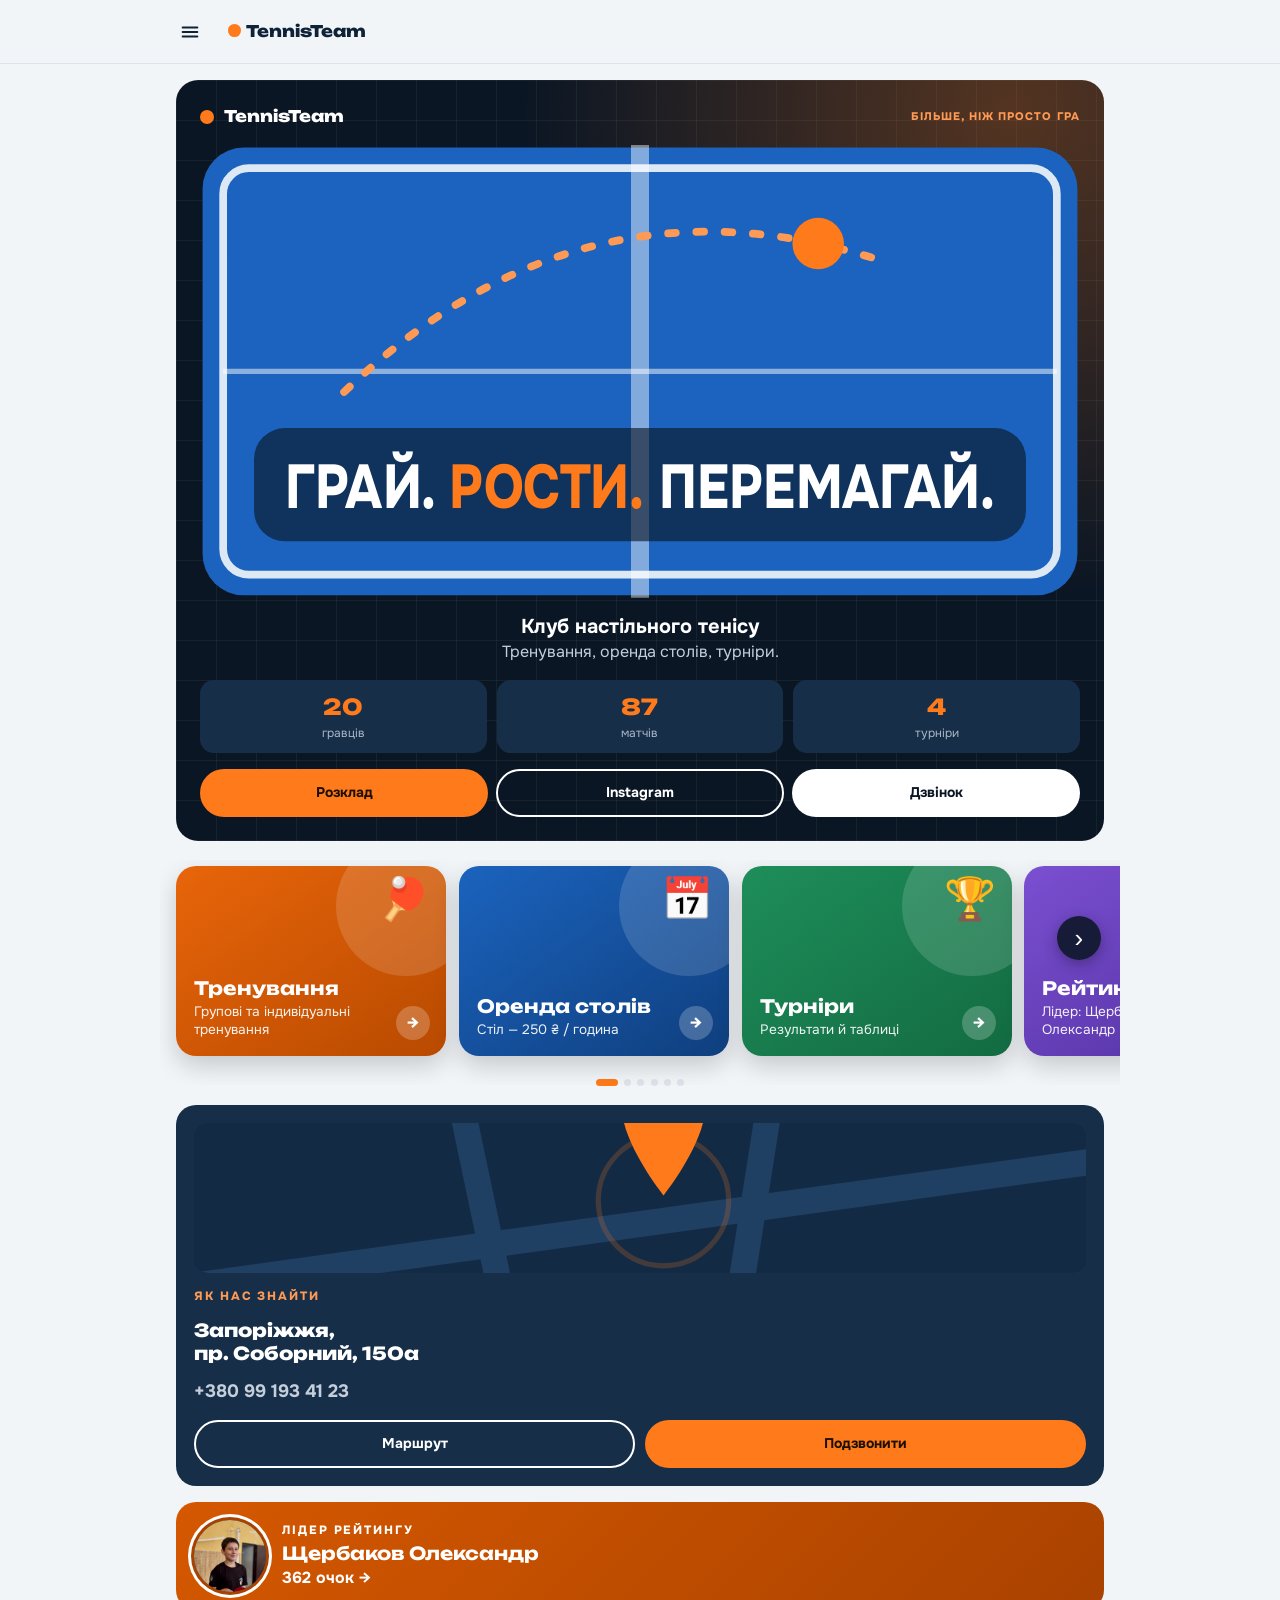
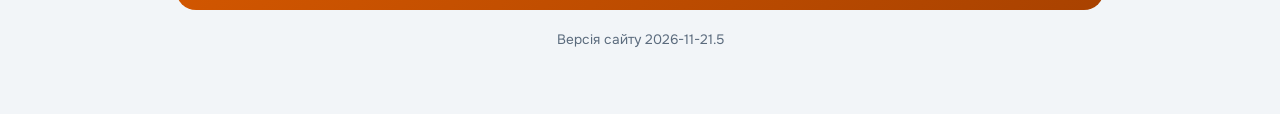
==== commit 52dd1c50: "Update index.html" ====
--- a/index.html
+++ b/index.html
@@ -335,7 +335,7 @@
   tournaments: [
     { id: "t1", name: "TT Open #1", date: "2026-11-07", place: "Запоріжжя, пр. Соборний, 150а", status: "done", winners: [{ g: B, id: "lutsenko-viktor" }, { g: O, id: "shcherbakov" }] },
     { id: "t2", name: "TT Open #2", date: "2026-11-15", time: "12:00", place: "Запоріжжя, пр. Соборний, 150а", status: "done", winners: [{ g: O, id: "shcherbakov" }], draw: { [O]: ["rohozniy", "yeremenko", "miniailo", "horbatiuk", "buhrinov-m", "buhrinov-r", "shcherbakov", "felskyi", "lunen"] } },
-    { id: "t4", name: "TT Open #4", date: "2026-11-22", time: "12:00", place: "Запоріжжя, пр. Соборний, 150а", status: "up", info: "Дві ліги: Оранжева та Біла.<br>Запис за телефоном:<br><b style=\"white-space:nowrap\">+380 99 193 41 23</b>" },
+    { id: "t4", name: "TT Open #4", date: "2026-11-29", time: "12:00", place: "Запоріжжя, пр. Соборний, 150а", status: "up", info: "Дві ліги: Оранжева та Біла.<br>Запис за телефоном:<br><b style=\"white-space:nowrap\">+380 99 193 41 23</b>" },
     { id: "t3", name: "TT Open #3", date: "2026-11-21", time: "12:00", place: "Запоріжжя, пр. Соборний, 150а", status: "up", info: "Дві ліги: Оранжева та Біла.<br>Запис за телефоном:<br><b style=\"white-space:nowrap\">+380 99 193 41 23</b>" }
   ],
   /* draw (у турнірі) — гравці в порядку номерів жеребкування [1], [2], [3]… Від нього залежить порядок турів (див. rrRound), а отже й підрахунок рейтингу. */
@@ -430,6 +430,7 @@
     { d: "2026-11-15", a: "buhrinov-m", b: "yeremenko", sa: 3, sb: 1, tid: "t2", t: O }
   ]
 };
+const BUILD = "2026-11-21.5"; /* змінюйте при кожному оновленні: видно внизу головної, щоб розрізняти версії на різних пристроях */
 const START = 200, K = 32; /* START — стартовий рейтинг, K — наскільки сильно рейтинг змінюється після матчу */
 /* Вклад зустрічі та вага гравця — за українською рейтинговою системою (рахуються окремо, на рейтинг Elo не впливають).
    R0 — внутрішній стартовий рейтинг української шкали для першого турніру клубу, VCAP — максимум ваги за турнір, BCAP — максимум ваги у формулі. */
@@ -459,7 +460,7 @@
 };
 const decay = b => b > 14 ? b - (b / 15) ** 2 : b >= 1 ? b - 1 : 0; /* щомісячне зниження ваги (1-го числа) */
 const n1 = x => x == null ? "—" : x.toFixed(1).replace(".", ",");
-const ASOF = new URLSearchParams(location.search).get("asof") || new Date().toISOString().slice(0, 10); /* ?asof=2027-03-01 — переглянути, як знизиться вага */
+const ASOF = new URLSearchParams(location.search).get("asof") || new Date().toLocaleDateString("sv-SE"); /* ?asof=2027-03-01 — переглянути, як знизиться вага */
 let S, VK, P, ranked; /* S — внутрішній український рейтинг і вага; VK — вклад кожної зустрічі (для переможця); P, ranked — гравці та рейтинг */
 function calcTournament(t) {
   const ms = DATA.matches.filter(m => m.tid === t.id && !m.carry).sort((x, y) => rdOf(x) - rdOf(y));
@@ -606,7 +607,7 @@
   LIVE.items.forEach(it => {
     if (it.status === "test" || !it.groups || (it.test && !ADM.key)) return;
     (it.players || []).forEach(p => { if (!DATA.players.some(x => x.id === p.id)) DATA.players.push({ id: p.id, name: p.name, photo: "photos/" + p.id + ".jpg", group: it.groups[0] ? it.groups[0].name : O, born: p.born || undefined }); });
-    if (it.announce) DATA.tournaments = DATA.tournaments.filter(t => t.id !== it.announce);
+    if (it.announce && !it.test) DATA.tournaments = DATA.tournaments.filter(t => t.id !== it.announce);
     const t = { id: it.id, name: it.name, date: it.date, time: it.time, place: it.place || DATA.club.addr, status: it.status, live: true, draw: {}, to: {}, tm: {}, playing: [] };
     const sc = v => v.split(":").map(Number);
     it.groups.forEach(g => {
@@ -860,7 +861,8 @@
       <div class="ct2-ph">${DATA.club.phone}</div>
       <div class="ct2-bb"><a class="hb l" href="https://www.google.com/maps/search/?api=1&query=${encodeURIComponent(DATA.club.addr)}" target="_blank" rel="noopener">Маршрут</a><a class="hb o" href="tel:${DATA.club.phone.replace(/\s/g, "")}">Подзвонити</a></div>
     </div>
-    <a class="lb" href="#p-${ranked[0].id}">${av(ranked[0])}<div><small>ЛІДЕР РЕЙТИНГУ</small><b>${ranked[0].name}</b><span>${Math.round(ranked[0].r)} очок →</span></div></a>`;
+    <a class="lb" href="#p-${ranked[0].id}">${av(ranked[0])}<div><small>ЛІДЕР РЕЙТИНГУ</small><b>${ranked[0].name}</b><span>${Math.round(ranked[0].r)} очок →</span></div></a>
+    <p class="note" style="text-align:center;margin:1.2rem 0 0">Версія сайту ${BUILD}</p>`;
   },
   schedule: () => `
     <h2>Тренування</h2><p class="sub">Запис на пробне заняття — за телефоном або в Instagram.</p>
@@ -945,10 +947,11 @@
   const keyBox = `<div class="adm-k"><label>Ключ доступу<input type="password" id="adk" value="${esc(ADM.key)}" autocomplete="off"></label><button class="btn" data-act="key" type="button">Запам’ятати ключ</button> <button class="chip" data-act="ping" type="button">Перевірити сервер</button></div>`;
   const pend = Object.keys(SYNC.pending).length, sync = SYNC.err ? `<p class="adm-msg" style="border-color:#D64545" role="alert">⚠ Не збережено на сервері: ${esc(SYNC.err)}. ${SYNC.fatal ? "Перевірте ключ угорі й натисніть «Повторити»." : "Повторюю автоматично."} <button class="chip" data-act="retry" type="button">Повторити</button></p>` : pend ? `<p class="adm-msg" role="status">Збереження…</p>` : SYNC.ok ? `<p class="adm-msg" role="status">Збережено ✓</p>` : "";
   const msg = sync + (ADM.msg ? `<p class="adm-msg" role="status">${esc(ADM.msg)}</p>` : "") + (ADM.diag ? `<pre class="su-msg">${esc(ADM.diag)}</pre>` : "");
+  const cnt = `<details class="rd"><summary>Лічильники сайту</summary><p class="note" style="margin:.2rem 0 .6rem">Матчів у базі сайту: <b>${BASE.matches.length}</b><br>З турнірів наживо (бачать усі): <b>${DATA.matches.filter(m => !m.carry && LIVE.items.some(i => i.id === m.tid && !i.test)).length}</b><br>З пробних (бачите лише ви): <b>${DATA.matches.filter(m => !m.carry && LIVE.items.some(i => i.id === m.tid && i.test)).length}</b><br>На головній у плитці «матчів»: <b>${DATA.matches.filter(m => !m.carry).length}</b></p></details>`;
   const lv = admLive();
-  if (lv) return keyBox + msg + admControl(lv) + admAllList();
+  if (lv) return keyBox + msg + cnt + admControl(lv) + admAllList();
   if (!ADM.draft) { ADM.draft = admNewDraft(); ADM.gi = 0; }
-  return keyBox + msg + admStart() + admAllList();
+  return keyBox + msg + cnt + admStart() + admAllList();
 }
 function admAllList() {
   const all = LIVE.items;
@@ -1308,4 +1311,4 @@
 if (DATA.live.endpoint) pollLoop();
 </script>
 </body>
-</html>+</html>
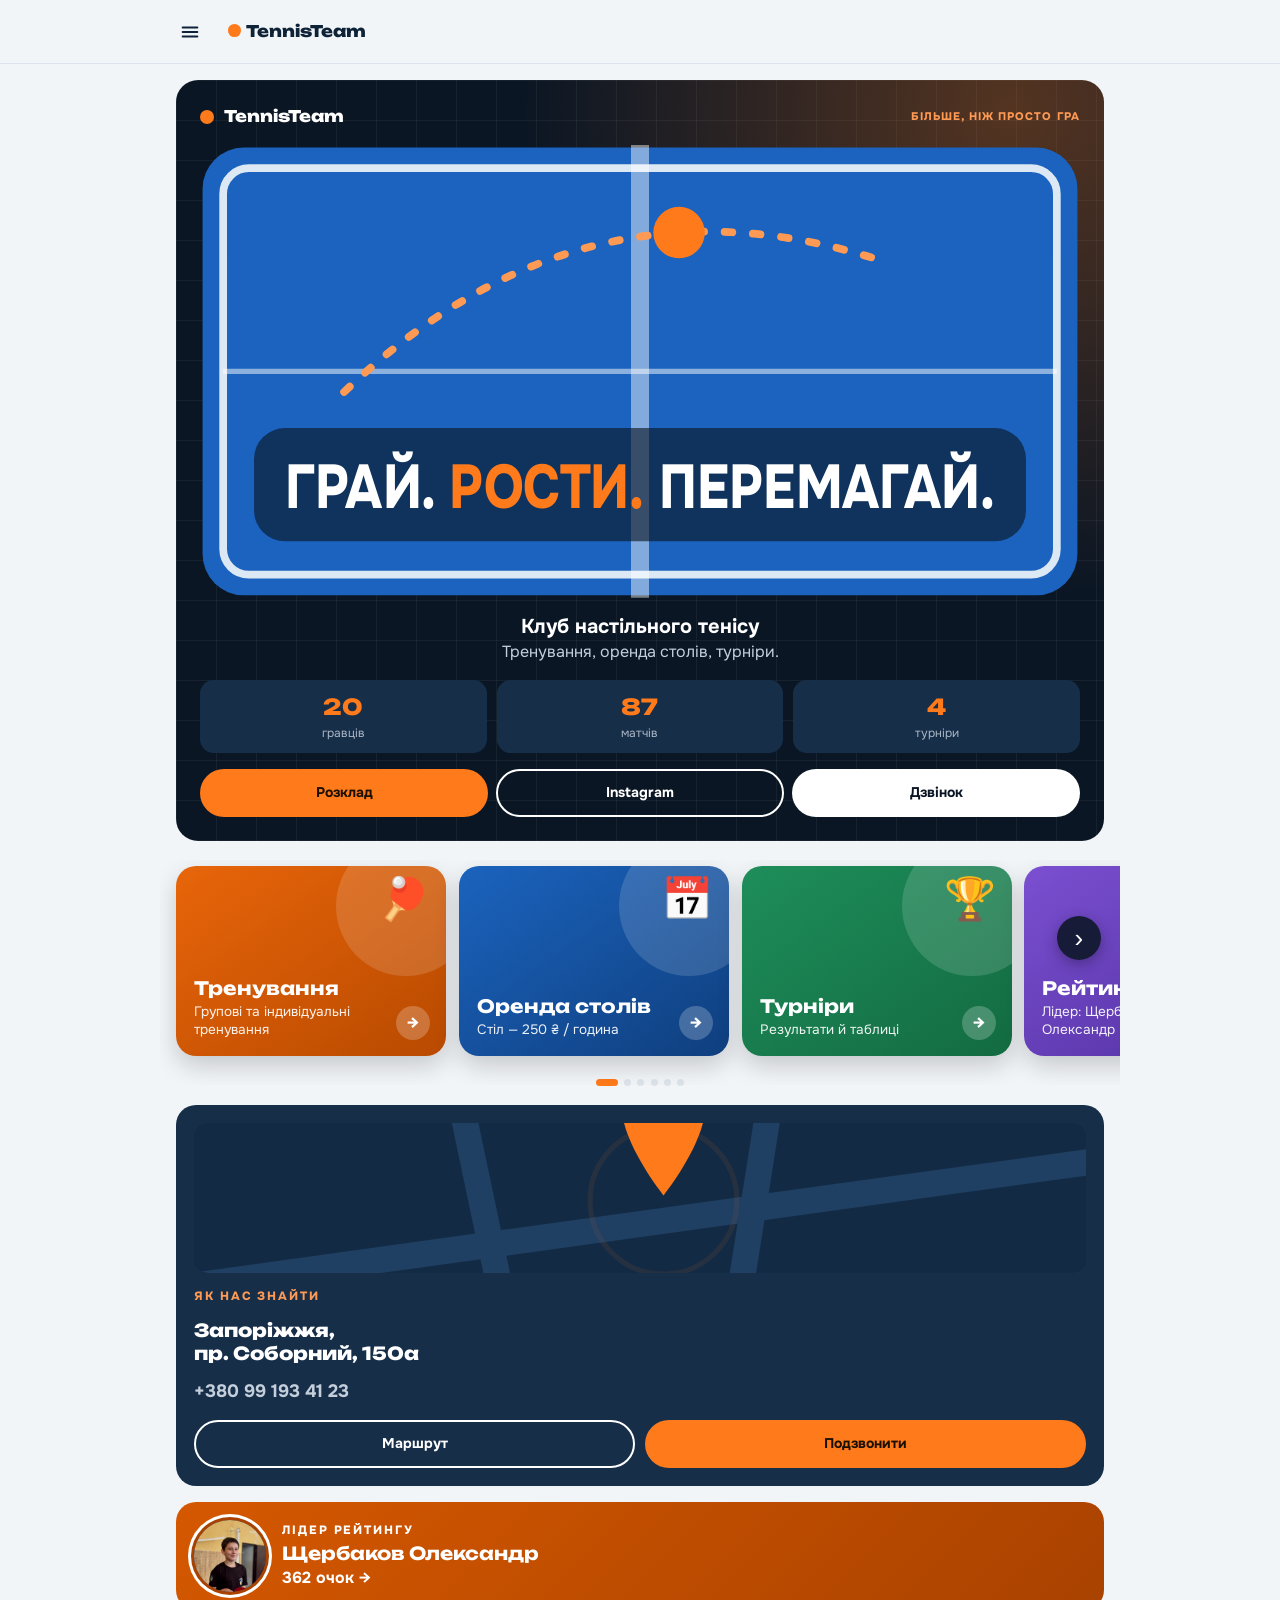
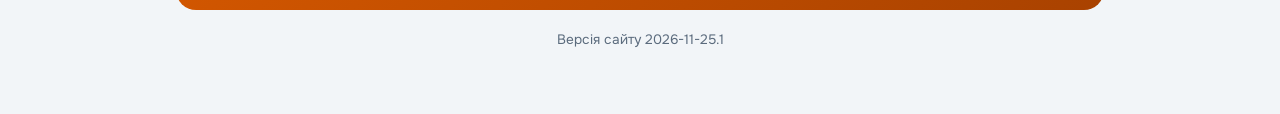
==== commit 01c8f912: "Update index.html" ====
--- a/index.html
+++ b/index.html
@@ -278,6 +278,7 @@
 .chip.st{min-height:34px;font-size:.85rem}
 #adm .chk{display:flex;align-items:center;gap:.5rem}
 #adm .chk input{width:auto;min-height:auto}
+#adm textarea{width:100%;padding:.6rem .8rem;border-radius:10px;border:1px solid var(--line);background:var(--card);color:var(--ink);font:inherit;box-sizing:border-box}
 </style>
 </head>
 <body>
@@ -430,7 +431,7 @@
     { d: "2026-11-15", a: "buhrinov-m", b: "yeremenko", sa: 3, sb: 1, tid: "t2", t: O }
   ]
 };
-const BUILD = "2026-11-21.5"; /* змінюйте при кожному оновленні: видно внизу головної, щоб розрізняти версії на різних пристроях */
+const BUILD = "2026-11-25.1"; /* змінюйте при кожному оновленні: видно внизу головної, щоб розрізняти версії на різних пристроях */
 const START = 200, K = 32; /* START — стартовий рейтинг, K — наскільки сильно рейтинг змінюється після матчу */
 /* Вклад зустрічі та вага гравця — за українською рейтинговою системою (рахуються окремо, на рейтинг Elo не впливають).
    R0 — внутрішній стартовий рейтинг української шкали для першого турніру клубу, VCAP — максимум ваги за турнір, BCAP — максимум ваги у формулі. */
@@ -605,7 +606,7 @@
 function applyLive() {
   DATA.players = BASE.players.slice(); DATA.tournaments = BASE.tournaments.slice(); DATA.matches = BASE.matches.slice();
   LIVE.items.forEach(it => {
-    if (it.status === "test" || !it.groups || (it.test && !ADM.key)) return;
+    if (it.status === "test" || it.status === "deleted" || !it.groups || (it.test && !ADM.key)) return;
     (it.players || []).forEach(p => { if (!DATA.players.some(x => x.id === p.id)) DATA.players.push({ id: p.id, name: p.name, photo: "photos/" + p.id + ".jpg", group: it.groups[0] ? it.groups[0].name : O, born: p.born || undefined }); });
     if (it.announce && !it.test) DATA.tournaments = DATA.tournaments.filter(t => t.id !== it.announce);
     const t = { id: it.id, name: it.name, date: it.date, time: it.time, place: it.place || DATA.club.addr, status: it.status, live: true, draw: {}, to: {}, tm: {}, playing: [] };
@@ -667,7 +668,7 @@
     LIVE.at = new Date();
     const missing = LIVE.items.some(i => !merged.some(x => x.id === i.id));
     if (!force && missing && !again) { await new Promise(r => setTimeout(r, 1500)); return fetchLive(false, true); }
-    if (force || key !== LIVE.key) { LIVE.items = merged; LIVE.key = key; applyLive(); route(true); }
+    if (force || key !== LIVE.key) { LIVE.items = merged; LIVE.key = key; applyLive(); snapBackup(); route(true); }
     stamp();
     return true;
   } catch (e) { return false; }
@@ -876,7 +877,7 @@
     <p><a class="btn" href="tel:${DATA.club.phone.replace(/\s/g, "")}">Забронювати стіл</a></p>`,
   tournaments: () => `
     <h2>Турніри</h2><p class="sub">Результати йдуть у рейтинг гравців. Натисніть на завершений турнір, щоб побачити результати.</p>
-    <div class="grid">${[...DATA.tournaments].sort((x, y) => ({ live: 0, up: 1 }[x.status] ?? 2) - ({ live: 0, up: 1 }[y.status] ?? 2) || (x.status === "up" ? x.date.localeCompare(y.date) : y.date.localeCompare(x.date))).map(t => {
+    <div class="grid">${DATA.tournaments.filter(t => t.status !== "up" || t.date >= ASOF).sort((x, y) => ({ live: 0, up: 1 }[x.status] ?? 2) - ({ live: 0, up: 1 }[y.status] ?? 2) || (x.status === "up" ? x.date.localeCompare(y.date) : y.date.localeCompare(x.date))).map(t => {
       const link = t.id && (t.status === "done" || t.status === "live");
       return `<${link ? `a href="#t-${t.id}"` : "div"} class="card"><span class="tag ${t.status}">${t.status === "up" ? "Незабаром" : t.status === "live" ? "● Іде зараз" : "Завершено"}</span>
       <h3 style="margin-top:.5rem">${t.name}</h3>${fmt(t.date)}${t.time ? " о " + t.time : ""}${t.place ? "<br>" + t.place : ""}
@@ -948,14 +949,31 @@
   const pend = Object.keys(SYNC.pending).length, sync = SYNC.err ? `<p class="adm-msg" style="border-color:#D64545" role="alert">⚠ Не збережено на сервері: ${esc(SYNC.err)}. ${SYNC.fatal ? "Перевірте ключ угорі й натисніть «Повторити»." : "Повторюю автоматично."} <button class="chip" data-act="retry" type="button">Повторити</button></p>` : pend ? `<p class="adm-msg" role="status">Збереження…</p>` : SYNC.ok ? `<p class="adm-msg" role="status">Збережено ✓</p>` : "";
   const msg = sync + (ADM.msg ? `<p class="adm-msg" role="status">${esc(ADM.msg)}</p>` : "") + (ADM.diag ? `<pre class="su-msg">${esc(ADM.diag)}</pre>` : "");
   const cnt = `<details class="rd"><summary>Лічильники сайту</summary><p class="note" style="margin:.2rem 0 .6rem">Матчів у базі сайту: <b>${BASE.matches.length}</b><br>З турнірів наживо (бачать усі): <b>${DATA.matches.filter(m => !m.carry && LIVE.items.some(i => i.id === m.tid && !i.test)).length}</b><br>З пробних (бачите лише ви): <b>${DATA.matches.filter(m => !m.carry && LIVE.items.some(i => i.id === m.tid && i.test)).length}</b><br>На головній у плитці «матчів»: <b>${DATA.matches.filter(m => !m.carry).length}</b></p></details>`;
-  const lv = admLive();
-  if (lv) return keyBox + msg + cnt + admControl(lv) + admAllList();
+  const lv = admLive(), bk = admBackups();
+  if (lv) return keyBox + msg + cnt + bk + admControl(lv) + admAllList();
   if (!ADM.draft) { ADM.draft = admNewDraft(); ADM.gi = 0; }
-  return keyBox + msg + cnt + admStart() + admAllList();
+  return keyBox + msg + cnt + bk + admStart() + admAllList();
 }
 function admAllList() {
-  const all = LIVE.items;
-  return all.length ? `<h3 style="margin-top:1.8rem">Усі турніри на сервері</h3><p class="note" style="margin-top:0">Тут можна видалити будь-який, навіть пробний чи зайвий.</p>${all.map(i => `<div class="rr"><span>${esc(i.name || i.id)} · ${i.date ? sd(i.date) : ""} · ${i.status === "live" ? "іде" : i.status === "done" ? "завершено" : esc(i.status || "?")}${i.test ? " · пробний" : ""}</span><span>${i.status === "done" ? `<button class="chip" data-act="reopen" data-id="${i.id}" type="button">Відкрити</button> ` : ""}<button class="chip" data-act="del" data-id="${i.id}" type="button">Видалити</button></span></div>`).join("")}` : "";
+  const act = LIVE.items.filter(i => i.status !== "deleted"), tr = LIVE.items.filter(i => i.status === "deleted");
+  const nm = i => esc(i.name || i.id) + " · " + (i.date ? sd(i.date) : "");
+  let h = "";
+  if (act.length) h += `<h3 style="margin-top:1.8rem">Усі турніри на сервері</h3><p class="note" style="margin-top:0">«У кошик» ховає турнір з сайту, але його можна відновити.</p>${act.map(i => `<div class="rr"><span>${nm(i)} · ${i.status === "live" ? "іде" : i.status === "done" ? "завершено" : esc(i.status || "?")}${i.test ? " · пробний" : ""}</span><span>${i.status === "done" ? `<button class="chip" data-act="reopen" data-id="${i.id}" type="button">Відкрити</button> ` : ""}<button class="chip" data-act="trash" data-id="${i.id}" type="button">У кошик</button></span></div>`).join("")}`;
+  if (tr.length) h += `<h3 style="margin-top:1.8rem">Кошик</h3>${tr.map(i => `<div class="rr"><span>${nm(i)}</span><span><button class="chip" data-act="restore" data-id="${i.id}" type="button">Відновити</button> <button class="chip" data-act="del" data-id="${i.id}" type="button">Видалити назавжди</button></span></div>`).join("")}`;
+  return h;
+}
+function admRestoreItems(arr) {
+  const miss = arr.filter(i => i && i.id && i.groups && !LIVE.items.some(x => x.id === i.id));
+  miss.forEach(i => { const it = admClone(i); if (it.status === "deleted") { it.status = it.prev || "done"; delete it.prev; delete it.delAt; } admSave(it); });
+  return miss.length ? "Відновлено турнірів: " + miss.length + "." : "Усі турніри з копії вже є на сервері.";
+}
+function admBackups() {
+  let list = []; try { list = JSON.parse(localStorage.getItem("ttbackups") || "[]"); } catch (x) { }
+  return `<details class="rd"><summary>Резервні копії</summary>
+    <p class="note" style="margin:.2rem 0 .6rem">Копії зберігаються на цьому пристрої автоматично (коли ви ввійшли з ключем). Відновлюються лише турніри, яких зараз немає на сервері.</p>
+    ${list.length ? list.map((b, i) => `<div class="rr"><span>${new Date(b.at).toLocaleString("uk-UA")} · турнірів: ${b.items.length}</span><button class="chip" data-act="bkrestore" data-i="${i}" type="button">Відновити</button></div>`).join("") : `<p class="note">Поки що копій немає: вони з’являться після входу з ключем.</p>`}
+    <div class="adm-chips"><button class="chip" data-act="bkcopy" type="button">Скопіювати копію всіх турнірів</button></div>
+    <label>Відновити з тексту копії<textarea id="ad-bk" rows="3"></textarea></label><button class="chip" data-act="bkpaste" type="button">Відновити з тексту</button></details>`;
 }
 function admDone() {
   const d = LIVE.items.filter(i => i.status === "done");
@@ -963,7 +981,7 @@
 }
 function admStart() {
   if (ADM.gi >= ADM.draft.groups.length) ADM.gi = 0;
-  const d = ADM.draft, ups = BASE.tournaments.filter(t => t.status === "up"), g = d.groups[ADM.gi] || d.groups[0], all = admAll().concat(d.players);
+  const d = ADM.draft, ups = BASE.tournaments.filter(t => t.status === "up" && t.date >= ASOF), g = d.groups[ADM.gi] || d.groups[0], all = admAll().concat(d.players);
   return `<h3 style="margin-top:1.2rem">Почати турнір</h3>
   <label>Анонсований турнір<select id="ad-ann"><option value="">— інший —</option>${ups.map(t => `<option value="${t.id}" ${d.announce === t.id ? "selected" : ""}>${esc(t.name)} · ${sd(t.date)}</option>`).join("")}</select></label>
   <label>Назва<input id="ad-name" value="${esc(d.name)}" placeholder="TT Open #3"></label>
@@ -1043,7 +1061,7 @@
   <p class="note" style="margin-top:0">Натисніть «▶ Старт», коли зустріч починається — на сайті з’явиться секундомір. Потім торкніться рядка й виберіть рахунок: час зупиниться, результат одразу побачать усі (до ~20 с).</p>${playing}
   <div class="adm-tabs">${tabs.map((n, i) => `<button class="chip ${i === ADM.tab ? "on" : ""}" data-act="ctab" data-i="${i}" type="button">${esc(n)}</button>`).join("")}</div>
   ${body}${admStage2(it)}
-  <p style="margin-top:1.4rem"><button class="btn" data-act="finish" type="button" style="border:0;cursor:pointer;font:inherit;font-weight:700">Завершити турнір</button> <button class="chip" data-act="del" data-id="${it.id}" type="button">Видалити турнір</button></p>`;
+  <p style="margin-top:1.4rem"><button class="btn" data-act="finish" type="button" style="border:0;cursor:pointer;font:inherit;font-weight:700">Завершити турнір</button> <button class="chip" data-act="trash" data-id="${it.id}" type="button">У кошик</button></p>`;
 }
 function admRender() { const b = document.getElementById("adm"); if (b) b.innerHTML = admHtml(); }
 function admInit() {
@@ -1066,6 +1084,15 @@
   });
   b.addEventListener("click", e => { const el = e.target.closest("[data-act]"); if (el) admAct(el); });
 }
+function snapBackup() {
+  if (!ADM.key || !LIVE.items.length) return;
+  try {
+    const list = JSON.parse(localStorage.getItem("ttbackups") || "[]"), key = JSON.stringify(LIVE.items.map(i => [i.id, i.u, i.status]));
+    if (list.length && list[0].key === key) return;
+    list.unshift({ at: Date.now(), key, items: LIVE.items });
+    localStorage.setItem("ttbackups", JSON.stringify(list.slice(0, 8)));
+  } catch (x) { }
+}
 const sleep = ms => new Promise(r => setTimeout(r, ms));
 async function postItem(item) {
   let txt = "";
@@ -1106,7 +1133,7 @@
 function admSave(item) {
   item.u = Date.now();
   LIVE.items = [...LIVE.items.filter(i => i.id !== item.id), item]; LIVE.key = ""; SYNC.pending[item.id] = item.u;
-  ADM.msg = ""; applyLive(); admRender(); route(true); flush();
+  ADM.msg = ""; applyLive(); snapBackup(); admRender(); route(true); flush();
 }
 async function admDelete(id) {
   delete SYNC.pending[id]; delete SYNC.saved[id]; LIVE.items = LIVE.items.filter(i => i.id !== id); LIVE.key = ""; applyLive(); ADM.msg = "Видалення…"; admRender(); route(true);
@@ -1213,7 +1240,12 @@
   else if (a === "s2cancel") { if (confirm("Скасувати 2-й етап? Його результати буде видалено.")) { const it = admClone(lv); it.groups = it.groups.filter(g => !g.stage); delete it.br; delete it.cb; delete it.s2; ADM.tab = 0; admSave(it); } return; }
   else if (a === "finish") { if (confirm("Завершити турнір? Результати залишаться на сайті, рейтинг уже враховано.")) { const it = admClone(lv); it.status = "done"; admSave(it); } return; }
   else if (a === "reopen") { const it = admClone(LIVE.items.find(i => i.id === el.dataset.id)); it.status = "live"; ADM.tab = 0; admSave(it); return; }
-  else if (a === "del") { if (confirm("Видалити турнір повністю? Це не можна скасувати.")) admDelete(el.dataset.id); return; }
+  else if (a === "trash") { const it0 = LIVE.items.find(i => i.id === el.dataset.id); if (it0 && confirm("Перенести турнір «" + (it0.name || it0.id) + "» у кошик? Його можна буде відновити.")) { const it = admClone(it0); it.prev = it.status; it.status = "deleted"; it.delAt = nowS(); ADM.tab = 0; admSave(it); } return; }
+  else if (a === "restore") { const it0 = LIVE.items.find(i => i.id === el.dataset.id); if (it0) { const it = admClone(it0); it.status = it.prev || "done"; delete it.prev; delete it.delAt; admSave(it); } return; }
+  else if (a === "del") { if (confirm("Видалити турнір НАЗАВЖДИ? Відновити його буде неможливо.") && confirm("Ви справді впевнені? Безпечніше використати «У кошик».")) admDelete(el.dataset.id); return; }
+  else if (a === "bkcopy") { const t = JSON.stringify({ v: 1, at: Date.now(), items: LIVE.items }); try { navigator.clipboard.writeText(t); ADM.msg = "Копію скопійовано (" + LIVE.items.length + " турнірів). Збережіть її в нотатках."; } catch (x) { ADM.msg = "Не вдалося скопіювати."; } }
+  else if (a === "bkrestore") { let list = []; try { list = JSON.parse(localStorage.getItem("ttbackups") || "[]"); } catch (x) { } const b0 = list[+el.dataset.i]; ADM.msg = admRestoreItems(b0 ? b0.items : []); }
+  else if (a === "bkpaste") { try { const j = JSON.parse(document.getElementById("ad-bk").value), arr = Array.isArray(j) ? j : j.items; ADM.msg = admRestoreItems(arr || []); } catch (x) { ADM.msg = "Текст копії не розпізнано."; } }
   admRender();
 }
 views.admin = () => `<h2>Керування турніром</h2><div id="adm"></div>`;
